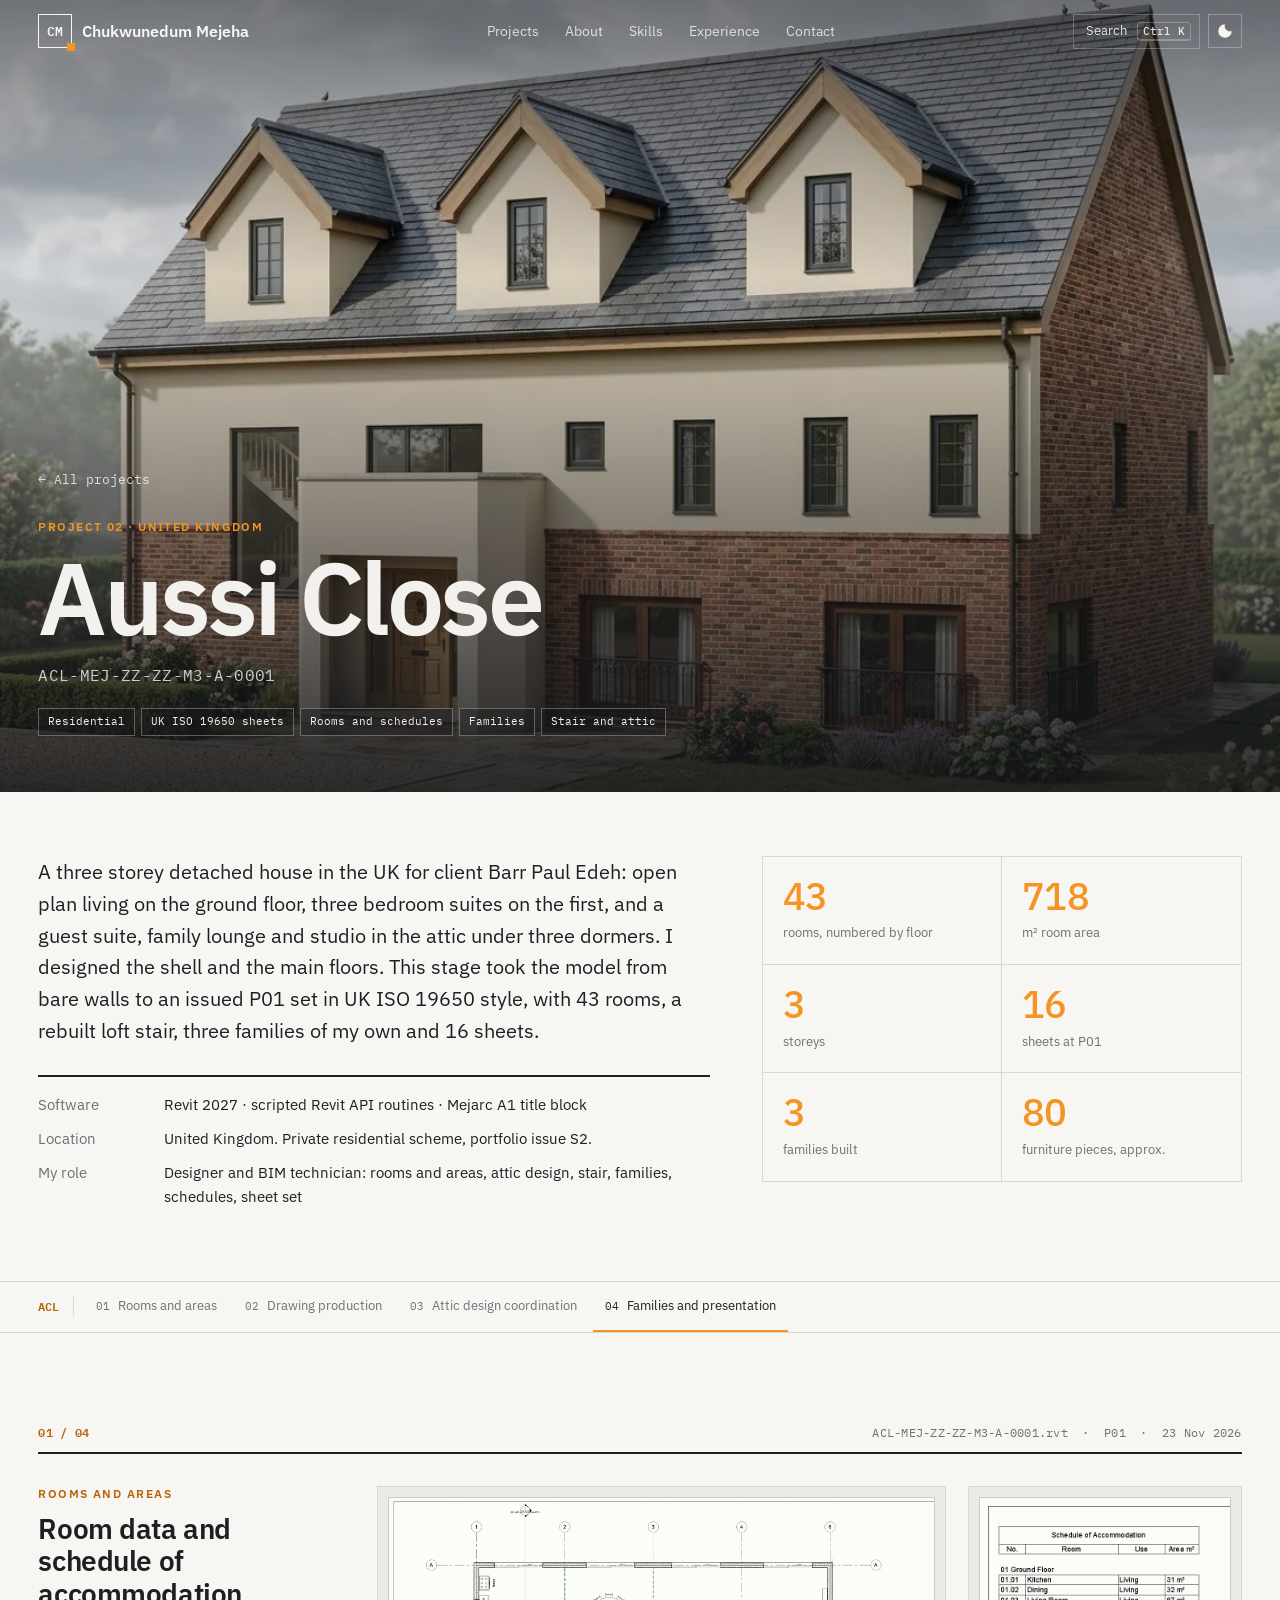
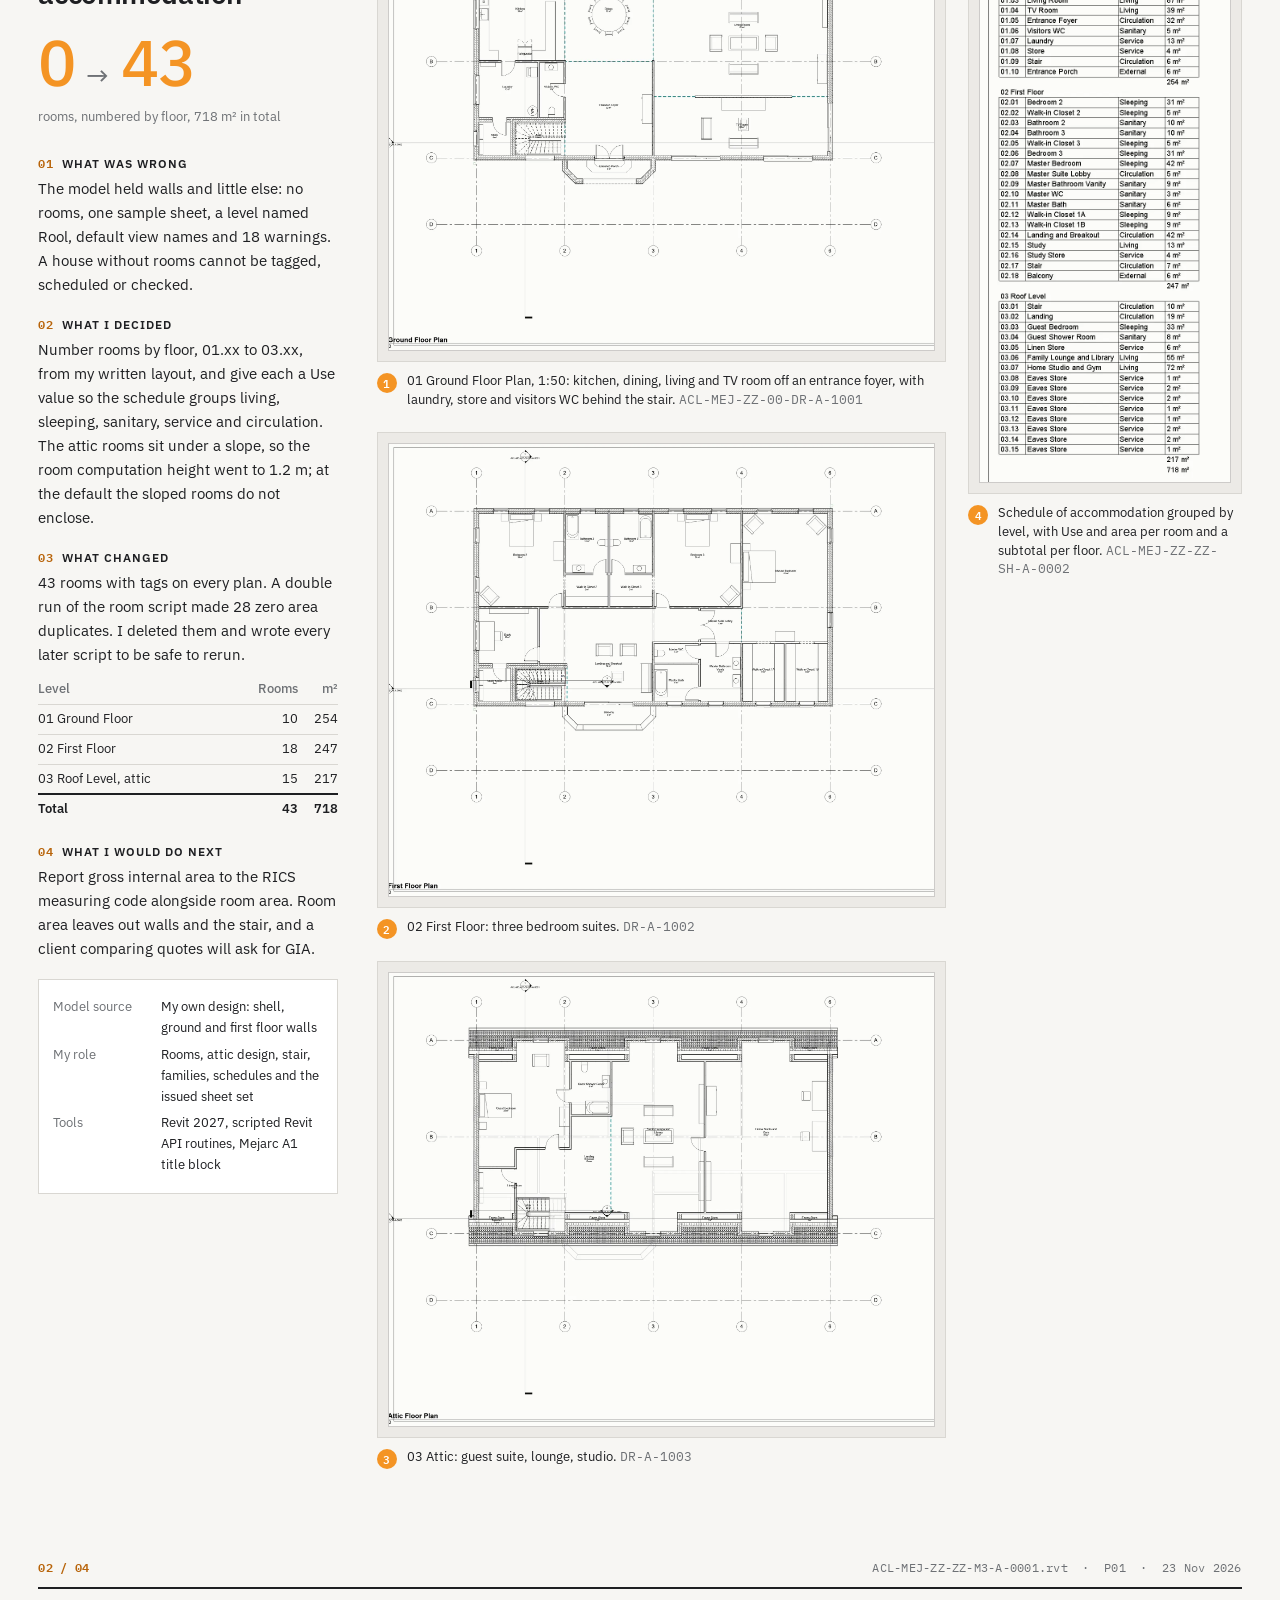
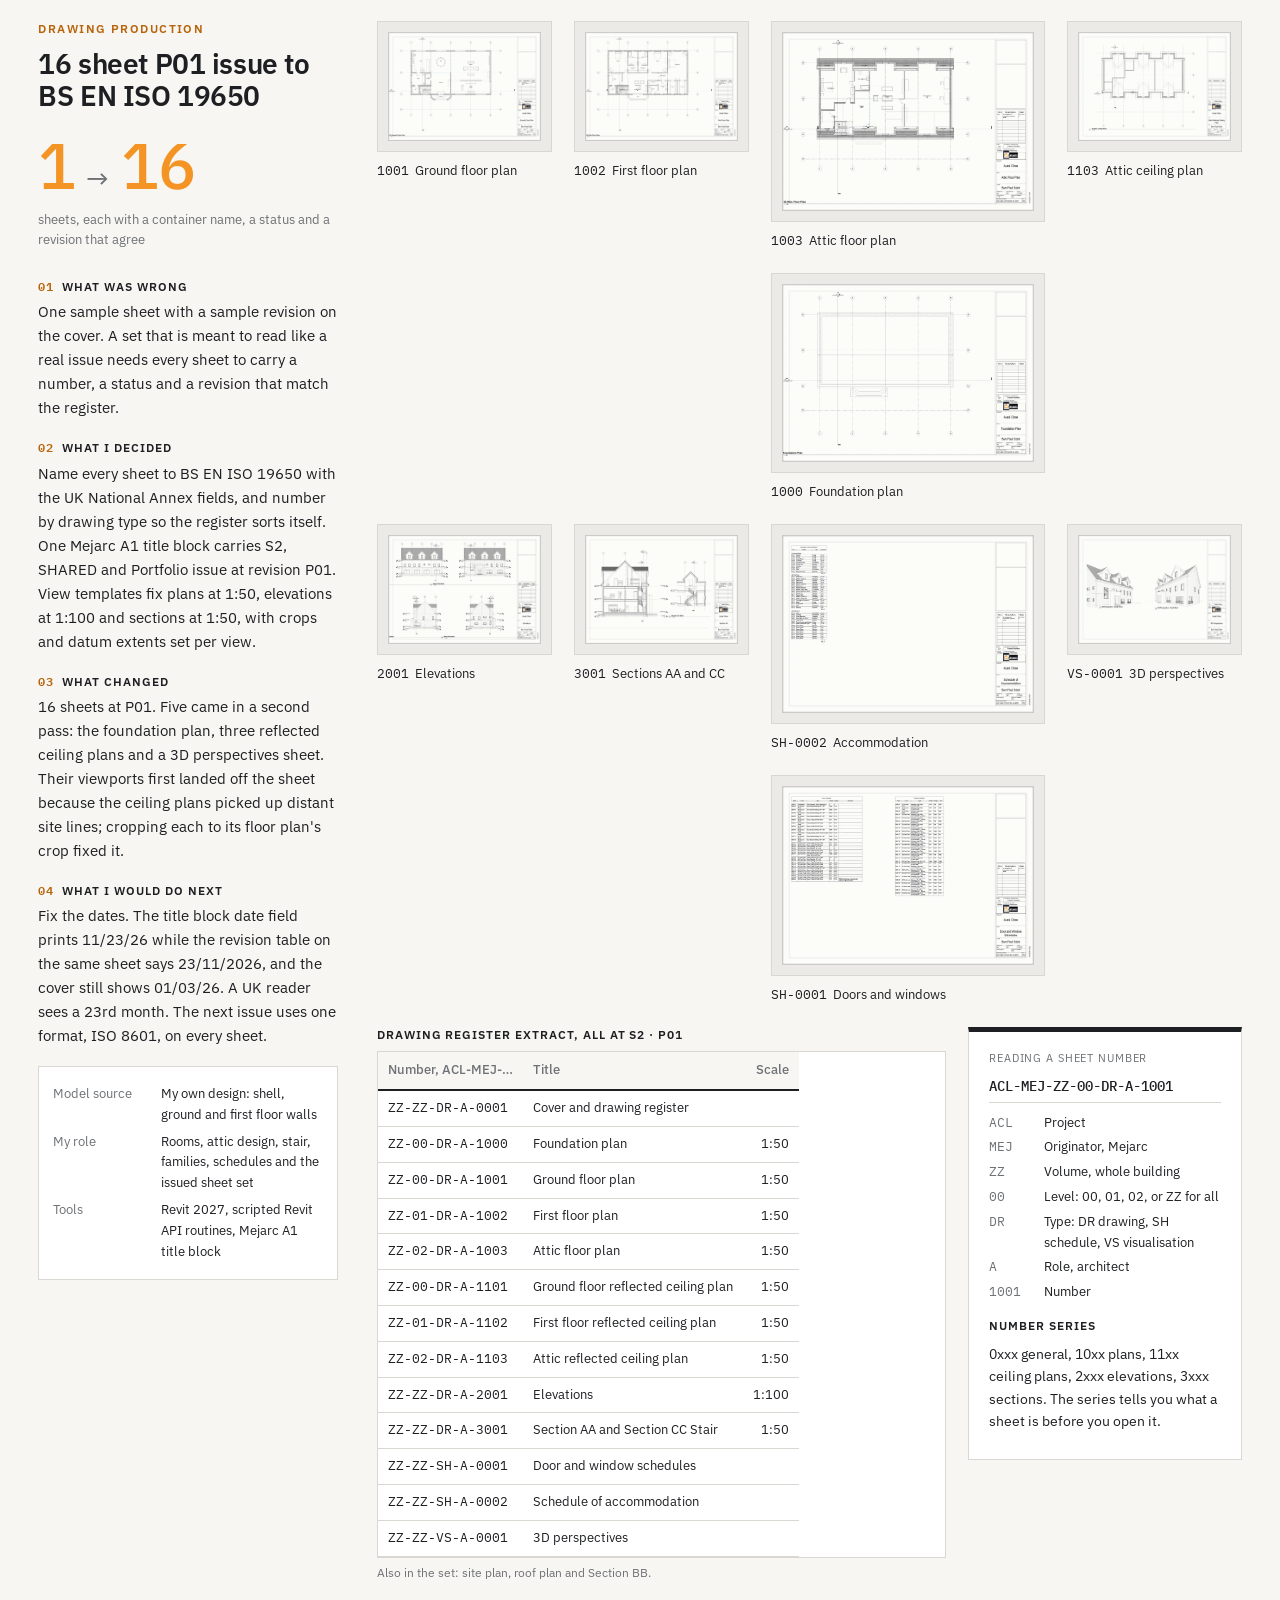
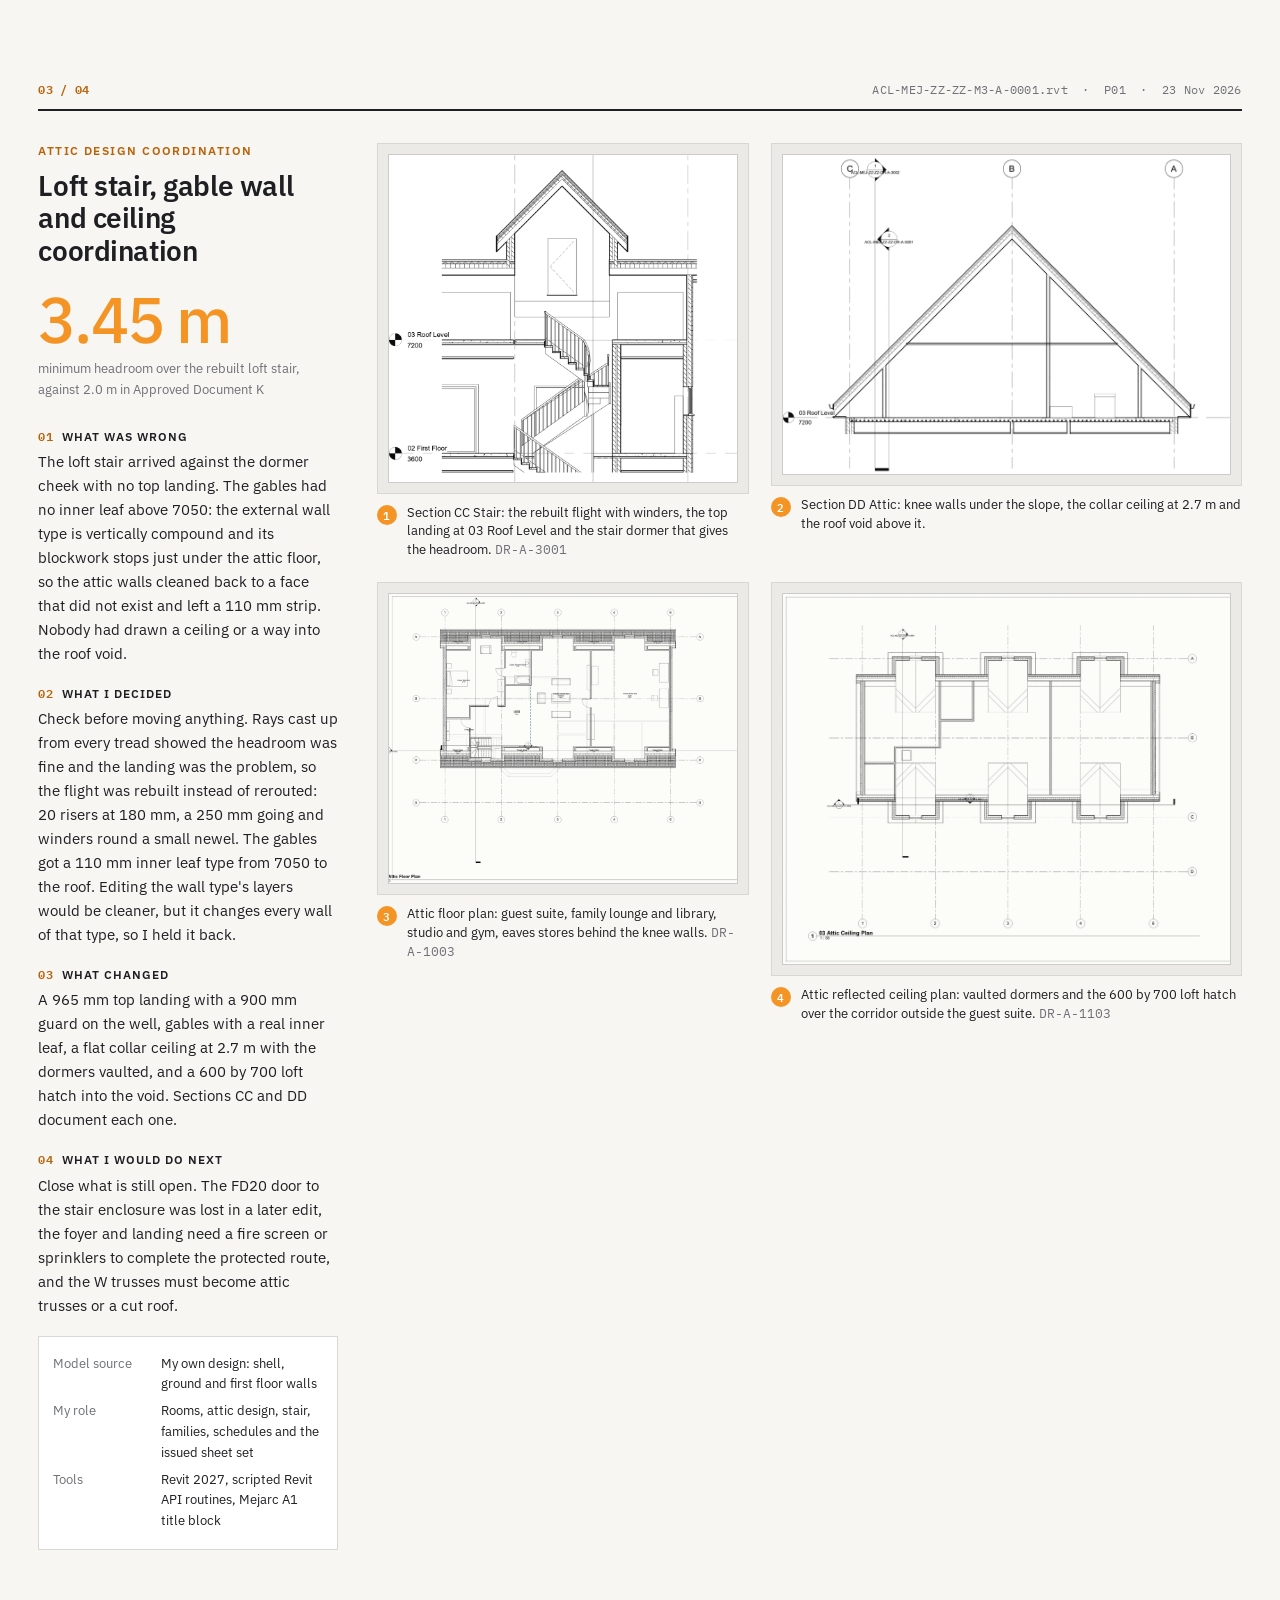
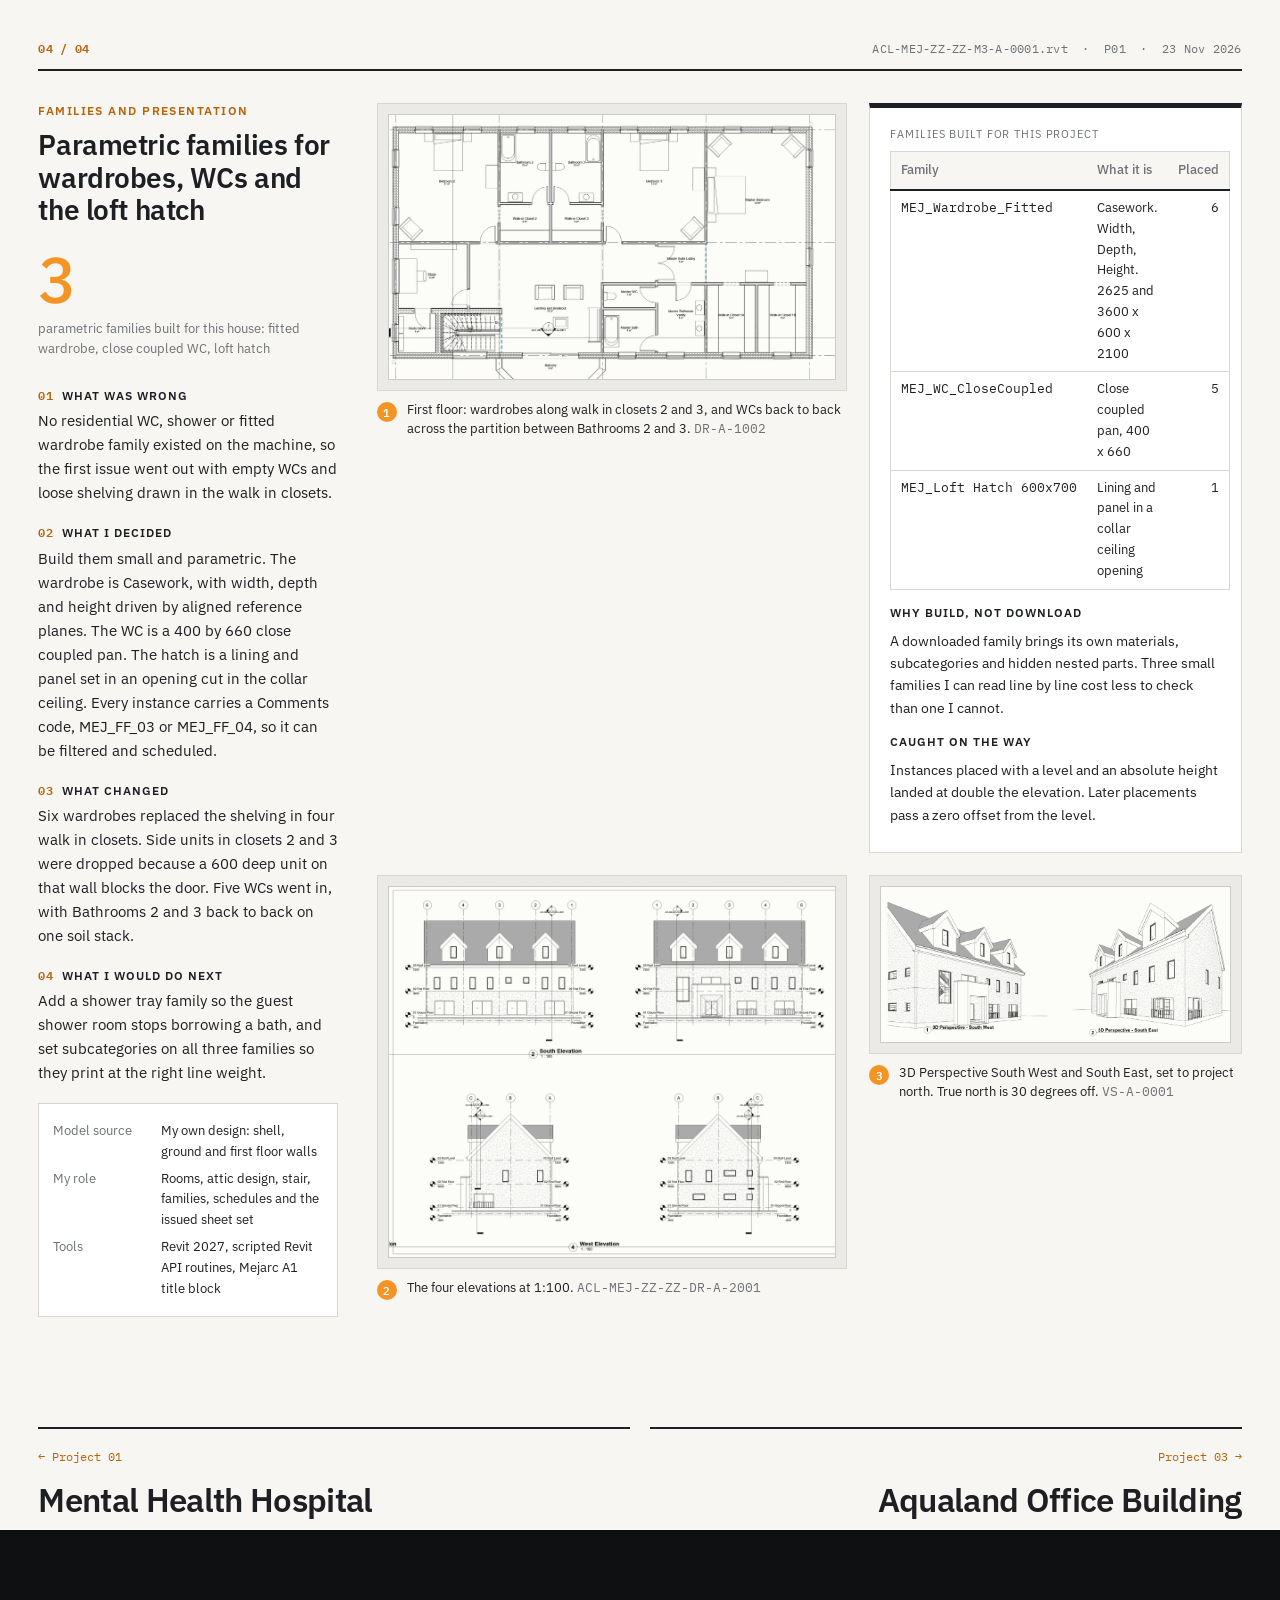
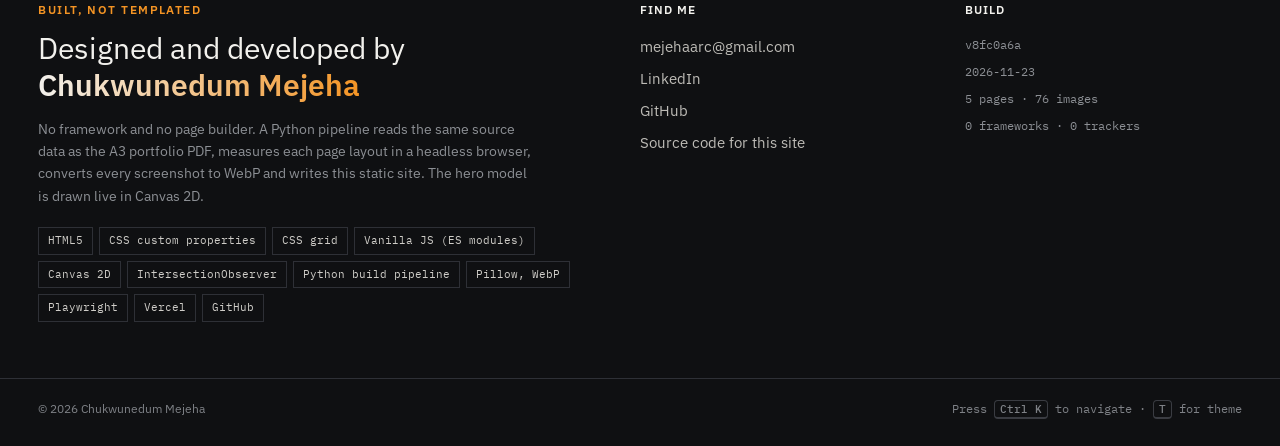
==== acl/index.html @ 0f32d254 "Portfolio website: static build, assets and build pipeline" ====
<!doctype html>
<html lang="en-GB" data-theme="light">
<head>
<meta charset="utf-8">
<meta name="viewport" content="width=device-width,initial-scale=1">
<title>Aussi Close · Chukwunedum Mejeha, BIM Technician</title>
<meta name="description" content="A three storey detached house in the UK for client Barr Paul Edeh: open plan living on the ground floor, three bedroom suites on the first, and a guest sui">
<meta name="author" content="Chukwunedum Mejeha">
<meta property="og:title" content="Aussi Close · Chukwunedum Mejeha, BIM Technician">
<meta property="og:description" content="A three storey detached house in the UK for client Barr Paul Edeh: open plan living on the ground floor, three bedroom suites on the first, and a guest sui">
<meta property="og:type" content="website">
<meta property="og:url" content="https://chukwunedum-mejeha.vercel.app/acl/">
<meta property="og:image" content="https://chukwunedum-mejeha.vercel.app/img/og.webp">
<meta name="theme-color" content="#1E1F22">
<link rel="icon" href="/favicon.svg" type="image/svg+xml">
<link rel="preconnect" href="https://fonts.googleapis.com"><link rel="preconnect" href="https://fonts.gstatic.com" crossorigin>
<link href="https://fonts.googleapis.com/css2?family=IBM+Plex+Mono:wght@400;500;600&family=IBM+Plex+Sans:wght@400;500;600;700&display=swap" rel="stylesheet">
<link rel="stylesheet" href="/assets/site.css?v=8fc0a6a">
<script>try{var t=localStorage.getItem('theme');if(t)document.documentElement.dataset.theme=t;else if(matchMedia('(prefers-color-scheme: dark)').matches)document.documentElement.dataset.theme='dark'}catch(e){}</script>
</head>
<body>
<a class="skip" href="#main">Skip to content</a>
<div class="progress" aria-hidden="true"><span></span></div>
<header class="nav">
 <a class="brand" href="/" aria-label="Home"><span class="mono">CM</span><span class="bn">Chukwunedum Mejeha</span></a>
 <nav class="links" aria-label="Main">
  <a href="/#projects">Projects</a><a href="/#about">About</a><a href="/#skills">Skills</a><a href="/#experience">Experience</a><a href="/#contact">Contact</a>
 </nav>
 <div class="tools">
  <button class="kbtn" data-palette aria-label="Open command palette"><span>Search</span><kbd class="mono">Ctrl K</kbd></button>
  <button class="ibtn" data-theme-toggle aria-label="Toggle dark mode"><svg viewBox="0 0 24 24" width="18" height="18" aria-hidden="true"><path d="M12 3a9 9 0 1 0 9 9 7 7 0 0 1-9-9z" fill="currentColor"/></svg></button>
 </div>
</header>
<main id="main">
<section class="op">
 <div class="op-media" data-fade><img src="/img/acl_r1.webp" width="1136" height="937" alt="Aussi Close, render 1" class="on" fetchpriority=high><div class="op-grad"></div></div>
 <div class="wrap op-in">
  <a class="back mono" href="/#projects">← All projects</a>
  <div class="kicker">Project 02 · United Kingdom</div>
  <h1 class="op-t">Aussi Close</h1>
  <div class="op-code mono" data-scramble>ACL-MEJ-ZZ-ZZ-M3-A-0001</div>
  <ul class="op-tags mono"><li>Residential</li><li>UK ISO 19650 sheets</li><li>Rooms and schedules</li><li>Families</li><li>Stair and attic</li></ul>
 </div>
</section>
<section class="wrap op-body">
 <div class="op-ov reveal"><p>A three storey detached house in the UK for client Barr Paul Edeh: open plan living on the ground floor, three bedroom suites on the first, and a guest suite, family lounge and studio in the attic under three dormers. I designed the shell and the main floors. This stage took the model from bare walls to an issued P01 set in UK ISO 19650 style, with 43 rooms, a rebuilt loft stair, three families of my own and 16 sheets.</p><dl class="facts"><dt>Software</dt><dd>Revit 2027 · scripted Revit API routines · Mejarc A1 title block</dd><dt>Location</dt><dd>United Kingdom. Private residential scheme, portfolio issue S2.</dd><dt>My role</dt><dd>Designer and BIM technician: rooms and areas, attic design, stair, families, schedules, sheet set</dd></dl></div>
 <div class="op-figs reveal"><div class="fg"><div class="fv"><span data-count="43">43</span></div><div class="fl">rooms, numbered by floor</div></div><div class="fg"><div class="fv"><span data-count="718">718</span></div><div class="fl">m² room area</div></div><div class="fg"><div class="fv"><span data-count="3">3</span></div><div class="fl">storeys</div></div><div class="fg"><div class="fv"><span data-count="16">16</span></div><div class="fl">sheets at P01</div></div><div class="fg"><div class="fv"><span data-count="3">3</span></div><div class="fl">families built</div></div><div class="fg"><div class="fv"><span data-count="80">80</span></div><div class="fl">furniture pieces, approx.</div></div></div>
</section><div class="toc" data-toc><div class="wrap toc-in"><span class="mono toc-l">ACL</span><a href="#rooms-and-areas"><span class="mono">01</span>Rooms and areas</a><a href="#drawing-production"><span class="mono">02</span>Drawing production</a><a href="#attic-design-coordination"><span class="mono">03</span>Attic design coordination</a><a href="#families-and-presentation"><span class="mono">04</span>Families and presentation</a></div></div><section class="sheet" id="rooms-and-areas">
 <div class="wrap">
  <div class="sh-hdr mono"><span>01 / 04</span><span>ACL-MEJ-ZZ-ZZ-M3-A-0001.rvt&nbsp;&nbsp;·&nbsp;&nbsp;P01&nbsp;&nbsp;·&nbsp;&nbsp;23 Nov 2026</span></div>
  <div class="sh-grid">
   <aside class="sh-left">
    <div class="kicker">Rooms and areas</div>
    <h2>Room data and schedule of accommodation</h2>
    <div class="hero"><span class="n" data-count="0">0</span><span class="arr">→</span><span class="n" data-count="43">43</span></div>
    <div class="herocap">rooms, numbered by floor, 718 m² in total</div>
    <div class="qs"><div class="q"><h3><span class="mono">01</span>What was wrong</h3><p>The model held walls and little else: no rooms, one sample sheet, a level named Rool, default view names and 18 warnings. A house without rooms cannot be tagged, scheduled or checked.</p></div><div class="q"><h3><span class="mono">02</span>What I decided</h3><p>Number rooms by floor, 01.xx to 03.xx, from my written layout, and give each a Use value so the schedule groups living, sleeping, sanitary, service and circulation. The attic rooms sit under a slope, so the room computation height went to 1.2 m; at the default the sloped rooms do not enclose.</p></div><div class="q"><h3><span class="mono">03</span>What changed</h3><p>43 rooms with tags on every plan. A double run of the room script made 28 zero area duplicates. I deleted them and wrote every later script to be safe to rerun.</p><table class="own"><tr><th class="">Level</th><th class="r">Rooms</th><th class="r">m²</th></tr><tr class=""><td class="">01 Ground Floor</td><td class="r">10</td><td class="r">254</td></tr><tr class=""><td class="">02 First Floor</td><td class="r">18</td><td class="r">247</td></tr><tr class=""><td class="">03 Roof Level, attic</td><td class="r">15</td><td class="r">217</td></tr><tr class="t"><td class="">Total</td><td class="r">43</td><td class="r">718</td></tr></table></div><div class="q"><h3><span class="mono">04</span>What I would do next</h3><p>Report gross internal area to the RICS measuring code alongside room area. Room area leaves out walls and the stair, and a client comparing quotes will ask for GIA.</p></div></div>
    <dl class="role"><div><dt>Model source</dt><dd>My own design: shell, ground and first floor walls</dd></div><div><dt>My role</dt><dd>Rooms, attic design, stair, families, schedules and the issued sheet set</dd></div><div><dt>Tools</dt><dd>Revit 2027, scripted Revit API routines, Mejarc A1 title block</dd></div></dl>
   </aside>
   <div class="sh-ev"><div class="band"><div class="stack" style="--c0:1;--c1:7"><figure class="fig reveal"><div class="mat"><button class="zoom" data-full="/img/acl_gf.webp" aria-label="Enlarge image"><img src="/img/acl_gf.webp" width="2000" height="1659" alt="01 Ground Floor Plan, 1:50: kitchen, dining, living and TV room off an entrance foyer, with laundry, store and visitors WC behind the stair. ACL-MEJ-ZZ-00-DR-A-1001" loading="eager" decoding="async"><span class="zi" aria-hidden="true">⤢</span></button></div><figcaption class="cap"><span class=num>1</span><span>01 Ground Floor Plan, 1:50: kitchen, dining, living and TV room off an entrance foyer, with laundry, store and visitors WC behind the stair. <span class='src mono'>ACL-MEJ-ZZ-00-DR-A-1001</span></span></figcaption></figure><figure class="fig reveal"><div class="mat"><button class="zoom" data-full="/img/acl_ff.webp" aria-label="Enlarge image"><img src="/img/acl_ff.webp" width="2000" height="1659" alt="02 First Floor: three bedroom suites. DR-A-1002" loading="lazy" decoding="async"><span class="zi" aria-hidden="true">⤢</span></button></div><figcaption class="cap"><span class=num>2</span><span>02 First Floor: three bedroom suites. <span class='src mono'>DR-A-1002</span></span></figcaption></figure><figure class="fig reveal"><div class="mat"><button class="zoom" data-full="/img/acl_at.webp" aria-label="Enlarge image"><img src="/img/acl_at.webp" width="2000" height="1659" alt="03 Attic: guest suite, lounge, studio. DR-A-1003" loading="lazy" decoding="async"><span class="zi" aria-hidden="true">⤢</span></button></div><figcaption class="cap"><span class=num>3</span><span>03 Attic: guest suite, lounge, studio. <span class='src mono'>DR-A-1003</span></span></figcaption></figure></div><div class="stack" style="--c0:7;--c1:10"><figure class="fig reveal"><div class="mat"><button class="zoom" data-full="/img/acl_soac.webp" aria-label="Enlarge image"><img src="/img/acl_soac.webp" width="620" height="1450" alt="Schedule of accommodation grouped by level, with Use and area per room and a subtotal per floor. ACL-MEJ-ZZ-ZZ-SH-A-0002" loading="lazy" decoding="async"><span class="zi" aria-hidden="true">⤢</span></button></div><figcaption class="cap"><span class=num>4</span><span>Schedule of accommodation grouped by level, with Use and area per room and a subtotal per floor. <span class='src mono'>ACL-MEJ-ZZ-ZZ-SH-A-0002</span></span></figcaption></figure></div></div></div>
  </div>
 </div>
</section><section class="sheet" id="drawing-production">
 <div class="wrap">
  <div class="sh-hdr mono"><span>02 / 04</span><span>ACL-MEJ-ZZ-ZZ-M3-A-0001.rvt&nbsp;&nbsp;·&nbsp;&nbsp;P01&nbsp;&nbsp;·&nbsp;&nbsp;23 Nov 2026</span></div>
  <div class="sh-grid">
   <aside class="sh-left">
    <div class="kicker">Drawing production</div>
    <h2>16 sheet P01 issue to BS EN ISO 19650</h2>
    <div class="hero"><span class="n" data-count="1">1</span><span class="arr">→</span><span class="n" data-count="16">16</span></div>
    <div class="herocap">sheets, each with a container name, a status and a revision that agree</div>
    <div class="qs"><div class="q"><h3><span class="mono">01</span>What was wrong</h3><p>One sample sheet with a sample revision on the cover. A set that is meant to read like a real issue needs every sheet to carry a number, a status and a revision that match the register.</p></div><div class="q"><h3><span class="mono">02</span>What I decided</h3><p>Name every sheet to BS EN ISO 19650 with the UK National Annex fields, and number by drawing type so the register sorts itself. One Mejarc A1 title block carries S2, SHARED and Portfolio issue at revision P01. View templates fix plans at 1:50, elevations at 1:100 and sections at 1:50, with crops and datum extents set per view.</p></div><div class="q"><h3><span class="mono">03</span>What changed</h3><p>16 sheets at P01. Five came in a second pass: the foundation plan, three reflected ceiling plans and a 3D perspectives sheet. Their viewports first landed off the sheet because the ceiling plans picked up distant site lines; cropping each to its floor plan's crop fixed it.</p></div><div class="q"><h3><span class="mono">04</span>What I would do next</h3><p>Fix the dates. The title block date field prints 11/23/26 while the revision table on the same sheet says 23/11/2026, and the cover still shows 01/03/26. A UK reader sees a 23rd month. The next issue uses one format, ISO 8601, on every sheet.</p></div></div>
    <dl class="role"><div><dt>Model source</dt><dd>My own design: shell, ground and first floor walls</dd></div><div><dt>My role</dt><dd>Rooms, attic design, stair, families, schedules and the issued sheet set</dd></div><div><dt>Tools</dt><dd>Revit 2027, scripted Revit API routines, Mejarc A1 title block</dd></div></dl>
   </aside>
   <div class="sh-ev"><div class="band"><div class="stack" style="--c0:1;--c1:3"><figure class="fig reveal"><div class="mat"><button class="zoom" data-full="/img/sheet_ACL_01.webp" aria-label="Enlarge image"><img src="/img/sheet_ACL_01.webp" width="1400" height="990" alt="1001  Ground floor plan" loading="eager" decoding="async"><span class="zi" aria-hidden="true">⤢</span></button></div><figcaption class="cap"><span><span class='mono'>1001</span>&nbsp;&nbsp;Ground floor plan</span></figcaption></figure></div><div class="stack" style="--c0:3;--c1:5"><figure class="fig reveal"><div class="mat"><button class="zoom" data-full="/img/sheet_ACL_02.webp" aria-label="Enlarge image"><img src="/img/sheet_ACL_02.webp" width="1400" height="990" alt="1002  First floor plan" loading="lazy" decoding="async"><span class="zi" aria-hidden="true">⤢</span></button></div><figcaption class="cap"><span><span class='mono'>1002</span>&nbsp;&nbsp;First floor plan</span></figcaption></figure></div><div class="stack" style="--c0:5;--c1:8"><figure class="fig reveal"><div class="mat"><button class="zoom" data-full="/img/sheet_ACL_03.webp" aria-label="Enlarge image"><img src="/img/sheet_ACL_03.webp" width="1400" height="990" alt="1003  Attic floor plan" loading="lazy" decoding="async"><span class="zi" aria-hidden="true">⤢</span></button></div><figcaption class="cap"><span><span class='mono'>1003</span>&nbsp;&nbsp;Attic floor plan</span></figcaption></figure><figure class="fig reveal"><div class="mat"><button class="zoom" data-full="/img/sheet_ACL_09.webp" aria-label="Enlarge image"><img src="/img/sheet_ACL_09.webp" width="1400" height="990" alt="1000  Foundation plan" loading="lazy" decoding="async"><span class="zi" aria-hidden="true">⤢</span></button></div><figcaption class="cap"><span><span class='mono'>1000</span>&nbsp;&nbsp;Foundation plan</span></figcaption></figure></div><div class="stack" style="--c0:8;--c1:10"><figure class="fig reveal"><div class="mat"><button class="zoom" data-full="/img/sheet_ACL_10.webp" aria-label="Enlarge image"><img src="/img/sheet_ACL_10.webp" width="1400" height="990" alt="1103  Attic ceiling plan" loading="lazy" decoding="async"><span class="zi" aria-hidden="true">⤢</span></button></div><figcaption class="cap"><span><span class='mono'>1103</span>&nbsp;&nbsp;Attic ceiling plan</span></figcaption></figure></div></div><div class="band"><div class="stack" style="--c0:1;--c1:3"><figure class="fig reveal"><div class="mat"><button class="zoom" data-full="/img/sheet_ACL_08.webp" aria-label="Enlarge image"><img src="/img/sheet_ACL_08.webp" width="1400" height="990" alt="2001  Elevations" loading="lazy" decoding="async"><span class="zi" aria-hidden="true">⤢</span></button></div><figcaption class="cap"><span><span class='mono'>2001</span>&nbsp;&nbsp;Elevations</span></figcaption></figure></div><div class="stack" style="--c0:3;--c1:5"><figure class="fig reveal"><div class="mat"><button class="zoom" data-full="/img/sheet_ACL_04.webp" aria-label="Enlarge image"><img src="/img/sheet_ACL_04.webp" width="1400" height="990" alt="3001  Sections AA and CC" loading="lazy" decoding="async"><span class="zi" aria-hidden="true">⤢</span></button></div><figcaption class="cap"><span><span class='mono'>3001</span>&nbsp;&nbsp;Sections AA and CC</span></figcaption></figure></div><div class="stack" style="--c0:5;--c1:8"><figure class="fig reveal"><div class="mat"><button class="zoom" data-full="/img/sheet_ACL_05.webp" aria-label="Enlarge image"><img src="/img/sheet_ACL_05.webp" width="1400" height="990" alt="SH-0002  Accommodation" loading="lazy" decoding="async"><span class="zi" aria-hidden="true">⤢</span></button></div><figcaption class="cap"><span><span class='mono'>SH-0002</span>&nbsp;&nbsp;Accommodation</span></figcaption></figure><figure class="fig reveal"><div class="mat"><button class="zoom" data-full="/img/sheet_ACL_07.webp" aria-label="Enlarge image"><img src="/img/sheet_ACL_07.webp" width="1400" height="990" alt="SH-0001  Doors and windows" loading="lazy" decoding="async"><span class="zi" aria-hidden="true">⤢</span></button></div><figcaption class="cap"><span><span class='mono'>SH-0001</span>&nbsp;&nbsp;Doors and windows</span></figcaption></figure></div><div class="stack" style="--c0:8;--c1:10"><figure class="fig reveal"><div class="mat"><button class="zoom" data-full="/img/sheet_ACL_11.webp" aria-label="Enlarge image"><img src="/img/sheet_ACL_11.webp" width="1400" height="990" alt="VS-0001  3D perspectives" loading="lazy" decoding="async"><span class="zi" aria-hidden="true">⤢</span></button></div><figcaption class="cap"><span><span class='mono'>VS-0001</span>&nbsp;&nbsp;3D perspectives</span></figcaption></figure></div></div><div class="band"><div class="stack" style="--c0:1;--c1:7"><div class="bx  reveal"><div class="sec">Drawing register extract, all at S2 · P01</div><table class="dt"><tr><th class="">Number, ACL-MEJ-…</th><th class="">Title</th><th class="r">Scale</th></tr><tr class=""><td class=""><span class='mono'>ZZ-ZZ-DR-A-0001</span></td><td class="">Cover and drawing register</td><td class="r"></td></tr><tr class=""><td class=""><span class='mono'>ZZ-00-DR-A-1000</span></td><td class="">Foundation plan</td><td class="r">1:50</td></tr><tr class=""><td class=""><span class='mono'>ZZ-00-DR-A-1001</span></td><td class="">Ground floor plan</td><td class="r">1:50</td></tr><tr class=""><td class=""><span class='mono'>ZZ-01-DR-A-1002</span></td><td class="">First floor plan</td><td class="r">1:50</td></tr><tr class=""><td class=""><span class='mono'>ZZ-02-DR-A-1003</span></td><td class="">Attic floor plan</td><td class="r">1:50</td></tr><tr class=""><td class=""><span class='mono'>ZZ-00-DR-A-1101</span></td><td class="">Ground floor reflected ceiling plan</td><td class="r">1:50</td></tr><tr class=""><td class=""><span class='mono'>ZZ-01-DR-A-1102</span></td><td class="">First floor reflected ceiling plan</td><td class="r">1:50</td></tr><tr class=""><td class=""><span class='mono'>ZZ-02-DR-A-1103</span></td><td class="">Attic reflected ceiling plan</td><td class="r">1:50</td></tr><tr class=""><td class=""><span class='mono'>ZZ-ZZ-DR-A-2001</span></td><td class="">Elevations</td><td class="r">1:100</td></tr><tr class=""><td class=""><span class='mono'>ZZ-ZZ-DR-A-3001</span></td><td class="">Section AA and Section CC Stair</td><td class="r">1:50</td></tr><tr class=""><td class=""><span class='mono'>ZZ-ZZ-SH-A-0001</span></td><td class="">Door and window schedules</td><td class="r"></td></tr><tr class=""><td class=""><span class='mono'>ZZ-ZZ-SH-A-0002</span></td><td class="">Schedule of accommodation</td><td class="r"></td></tr><tr class=""><td class=""><span class='mono'>ZZ-ZZ-VS-A-0001</span></td><td class="">3D perspectives</td><td class="r"></td></tr></table><p class="note" style="margin-top:1.5mm">Also in the set: site plan, roof plan and Section BB.</p></div></div><div class="stack" style="--c0:7;--c1:10"><div class="bx card reveal"><div class="lab">Reading a sheet number</div><div class="id mono">ACL-MEJ-ZZ-00-DR-A-1001</div><dl style="grid-template-columns:12mm 1fr"><dt class='mono'>ACL</dt><dd>Project</dd><dt class='mono'>MEJ</dt><dd>Originator, Mejarc</dd><dt class='mono'>ZZ</dt><dd>Volume, whole building</dd><dt class='mono'>00</dt><dd>Level: 00, 01, 02, or ZZ for all</dd><dt class='mono'>DR</dt><dd>Type: DR drawing, SH schedule, VS visualisation</dd><dt class='mono'>A</dt><dd>Role, architect</dd><dt class='mono'>1001</dt><dd>Number</dd></dl><div class="sec" style="margin-top:4mm">Number series</div><p>0xxx general, 10xx plans, 11xx ceiling plans, 2xxx elevations, 3xxx sections. The series tells you what a sheet is before you open it.</p></div></div></div></div>
  </div>
 </div>
</section><section class="sheet" id="attic-design-coordination">
 <div class="wrap">
  <div class="sh-hdr mono"><span>03 / 04</span><span>ACL-MEJ-ZZ-ZZ-M3-A-0001.rvt&nbsp;&nbsp;·&nbsp;&nbsp;P01&nbsp;&nbsp;·&nbsp;&nbsp;23 Nov 2026</span></div>
  <div class="sh-grid">
   <aside class="sh-left">
    <div class="kicker">Attic design coordination</div>
    <h2>Loft stair, gable wall and ceiling coordination</h2>
    <div class="hero"><span class="n">3.45 m</span></div>
    <div class="herocap">minimum headroom over the rebuilt loft stair, against 2.0 m in Approved Document K</div>
    <div class="qs"><div class="q"><h3><span class="mono">01</span>What was wrong</h3><p>The loft stair arrived against the dormer cheek with no top landing. The gables had no inner leaf above 7050: the external wall type is vertically compound and its blockwork stops just under the attic floor, so the attic walls cleaned back to a face that did not exist and left a 110 mm strip. Nobody had drawn a ceiling or a way into the roof void.</p></div><div class="q"><h3><span class="mono">02</span>What I decided</h3><p>Check before moving anything. Rays cast up from every tread showed the headroom was fine and the landing was the problem, so the flight was rebuilt instead of rerouted: 20 risers at 180 mm, a 250 mm going and winders round a small newel. The gables got a 110 mm inner leaf type from 7050 to the roof. Editing the wall type's layers would be cleaner, but it changes every wall of that type, so I held it back.</p></div><div class="q"><h3><span class="mono">03</span>What changed</h3><p>A 965 mm top landing with a 900 mm guard on the well, gables with a real inner leaf, a flat collar ceiling at 2.7 m with the dormers vaulted, and a 600 by 700 loft hatch into the void. Sections CC and DD document each one.</p></div><div class="q"><h3><span class="mono">04</span>What I would do next</h3><p>Close what is still open. The FD20 door to the stair enclosure was lost in a later edit, the foyer and landing need a fire screen or sprinklers to complete the protected route, and the W trusses must become attic trusses or a cut roof.</p></div></div>
    <dl class="role"><div><dt>Model source</dt><dd>My own design: shell, ground and first floor walls</dd></div><div><dt>My role</dt><dd>Rooms, attic design, stair, families, schedules and the issued sheet set</dd></div><div><dt>Tools</dt><dd>Revit 2027, scripted Revit API routines, Mejarc A1 title block</dd></div></dl>
   </aside>
   <div class="sh-ev"><div class="band"><div class="stack" style="--c0:1;--c1:5"><figure class="fig reveal"><div class="mat"><button class="zoom" data-full="/img/acl_cc.webp" aria-label="Enlarge image"><img src="/img/acl_cc.webp" width="2000" height="1875" alt="Section CC Stair: the rebuilt flight with winders, the top landing at 03 Roof Level and the stair dormer that gives the headroom. DR-A-3001" loading="eager" decoding="async"><span class="zi" aria-hidden="true">⤢</span></button></div><figcaption class="cap"><span class=num>1</span><span>Section CC Stair: the rebuilt flight with winders, the top landing at 03 Roof Level and the stair dormer that gives the headroom. <span class='src mono'>DR-A-3001</span></span></figcaption></figure></div><div class="stack" style="--c0:5;--c1:10"><figure class="fig reveal"><div class="mat"><button class="zoom" data-full="/img/acl_dd.webp" aria-label="Enlarge image"><img src="/img/acl_dd.webp" width="2000" height="1427" alt="Section DD Attic: knee walls under the slope, the collar ceiling at 2.7 m and the roof void above it." loading="lazy" decoding="async"><span class="zi" aria-hidden="true">⤢</span></button></div><figcaption class="cap"><span class=num>2</span><span>Section DD Attic: knee walls under the slope, the collar ceiling at 2.7 m and the roof void above it.</span></figcaption></figure></div></div><div class="band"><div class="stack" style="--c0:1;--c1:5"><figure class="fig reveal"><div class="mat"><button class="zoom" data-full="/img/acl_at.webp" aria-label="Enlarge image"><img src="/img/acl_at.webp" width="2000" height="1659" alt="Attic floor plan: guest suite, family lounge and library, studio and gym, eaves stores behind the knee walls. DR-A-1003" loading="lazy" decoding="async"><span class="zi" aria-hidden="true">⤢</span></button></div><figcaption class="cap"><span class=num>3</span><span>Attic floor plan: guest suite, family lounge and library, studio and gym, eaves stores behind the knee walls. <span class='src mono'>DR-A-1003</span></span></figcaption></figure></div><div class="stack" style="--c0:5;--c1:10"><figure class="fig reveal"><div class="mat"><button class="zoom" data-full="/img/acl_rcp.webp" aria-label="Enlarge image"><img src="/img/acl_rcp.webp" width="2000" height="1658" alt="Attic reflected ceiling plan: vaulted dormers and the 600 by 700 loft hatch over the corridor outside the guest suite. DR-A-1103" loading="lazy" decoding="async"><span class="zi" aria-hidden="true">⤢</span></button></div><figcaption class="cap"><span class=num>4</span><span>Attic reflected ceiling plan: vaulted dormers and the 600 by 700 loft hatch over the corridor outside the guest suite. <span class='src mono'>DR-A-1103</span></span></figcaption></figure></div></div></div>
  </div>
 </div>
</section><section class="sheet" id="families-and-presentation">
 <div class="wrap">
  <div class="sh-hdr mono"><span>04 / 04</span><span>ACL-MEJ-ZZ-ZZ-M3-A-0001.rvt&nbsp;&nbsp;·&nbsp;&nbsp;P01&nbsp;&nbsp;·&nbsp;&nbsp;23 Nov 2026</span></div>
  <div class="sh-grid">
   <aside class="sh-left">
    <div class="kicker">Families and presentation</div>
    <h2>Parametric families for wardrobes, WCs and the loft hatch</h2>
    <div class="hero"><span class="n" data-count="3">3</span></div>
    <div class="herocap">parametric families built for this house: fitted wardrobe, close coupled WC, loft hatch</div>
    <div class="qs"><div class="q"><h3><span class="mono">01</span>What was wrong</h3><p>No residential WC, shower or fitted wardrobe family existed on the machine, so the first issue went out with empty WCs and loose shelving drawn in the walk in closets.</p></div><div class="q"><h3><span class="mono">02</span>What I decided</h3><p>Build them small and parametric. The wardrobe is Casework, with width, depth and height driven by aligned reference planes. The WC is a 400 by 660 close coupled pan. The hatch is a lining and panel set in an opening cut in the collar ceiling. Every instance carries a Comments code, MEJ_FF_03 or MEJ_FF_04, so it can be filtered and scheduled.</p></div><div class="q"><h3><span class="mono">03</span>What changed</h3><p>Six wardrobes replaced the shelving in four walk in closets. Side units in closets 2 and 3 were dropped because a 600 deep unit on that wall blocks the door. Five WCs went in, with Bathrooms 2 and 3 back to back on one soil stack.</p></div><div class="q"><h3><span class="mono">04</span>What I would do next</h3><p>Add a shower tray family so the guest shower room stops borrowing a bath, and set subcategories on all three families so they print at the right line weight.</p></div></div>
    <dl class="role"><div><dt>Model source</dt><dd>My own design: shell, ground and first floor walls</dd></div><div><dt>My role</dt><dd>Rooms, attic design, stair, families, schedules and the issued sheet set</dd></div><div><dt>Tools</dt><dd>Revit 2027, scripted Revit API routines, Mejarc A1 title block</dd></div></dl>
   </aside>
   <div class="sh-ev"><div class="band"><div class="stack" style="--c0:1;--c1:6"><figure class="fig reveal"><div class="mat"><button class="zoom" data-full="/img/acl_ffc.webp" aria-label="Enlarge image"><img src="/img/acl_ffc.webp" width="2000" height="1185" alt="First floor: wardrobes along walk in closets 2 and 3, and WCs back to back across the partition between Bathrooms 2 and 3. DR-A-1002" loading="eager" decoding="async"><span class="zi" aria-hidden="true">⤢</span></button></div><figcaption class="cap"><span class=num>1</span><span>First floor: wardrobes along walk in closets 2 and 3, and WCs back to back across the partition between Bathrooms 2 and 3. <span class='src mono'>DR-A-1002</span></span></figcaption></figure></div><div class="stack" style="--c0:6;--c1:10"><div class="bx card reveal"><div class="lab">Families built for this project</div><table class="dt"><tr><th class="">Family</th><th class="">What it is</th><th class="r">Placed</th></tr><tr class=""><td class=""><span class='mono'>MEJ_Wardrobe_Fitted</span></td><td class="">Casework. Width, Depth, Height. 2625 and 3600 x 600 x 2100</td><td class="r">6</td></tr><tr class=""><td class=""><span class='mono'>MEJ_WC_CloseCoupled</span></td><td class="">Close coupled pan, 400 x 660</td><td class="r">5</td></tr><tr class=""><td class=""><span class='mono'>MEJ_Loft Hatch 600x700</span></td><td class="">Lining and panel in a collar ceiling opening</td><td class="r">1</td></tr></table><div class="sec" style="margin-top:4mm">Why build, not download</div><p>A downloaded family brings its own materials, subcategories and hidden nested parts. Three small families I can read line by line cost less to check than one I cannot.</p><div class="sec" style="margin-top:4mm">Caught on the way</div><p>Instances placed with a level and an absolute height landed at double the elevation. Later placements pass a zero offset from the level.</p></div></div></div><div class="band"><div class="stack" style="--c0:1;--c1:6"><figure class="fig reveal"><div class="mat"><button class="zoom" data-full="/img/acl_elev.webp" aria-label="Enlarge image"><img src="/img/acl_elev.webp" width="2000" height="1656" alt="The four elevations at 1:100. ACL-MEJ-ZZ-ZZ-DR-A-2001" loading="lazy" decoding="async"><span class="zi" aria-hidden="true">⤢</span></button></div><figcaption class="cap"><span class=num>2</span><span>The four elevations at 1:100. <span class='src mono'>ACL-MEJ-ZZ-ZZ-DR-A-2001</span></span></figcaption></figure></div><div class="stack" style="--c0:6;--c1:10"><figure class="fig reveal"><div class="mat"><button class="zoom" data-full="/img/acl_3dc.webp" aria-label="Enlarge image"><img src="/img/acl_3dc.webp" width="2000" height="889" alt="3D Perspective South West and South East, set to project north. True north is 30 degrees off. VS-A-0001" loading="lazy" decoding="async"><span class="zi" aria-hidden="true">⤢</span></button></div><figcaption class="cap"><span class=num>3</span><span>3D Perspective South West and South East, set to project north. True north is 30 degrees off. <span class='src mono'>VS-A-0001</span></span></figcaption></figure></div></div></div>
  </div>
 </div>
</section><nav class="pn wrap" aria-label="More projects">
 <a href="/mhh/" class="pn-a"><span class="mono">← Project 01</span><b>Mental Health Hospital</b></a>
 <a href="/aob/" class="pn-a r"><span class="mono">Project 03 →</span><b>Aqualand Office Building</b></a>
</nav></main>
<footer class="foot">
 <div class="wrap fgrid">
  <div>
   <div class="kicker">Built, not templated</div>
   <p class="fbig">Designed and developed by <b>Chukwunedum Mejeha</b></p>
   <p class="fsmall">No framework and no page builder. A Python pipeline reads the same source data as the A3 portfolio PDF, measures each page layout in a headless browser, converts every screenshot to WebP and writes this static site. The hero model is drawn live in Canvas 2D.</p>
   <ul class="chips mono"><li>HTML5</li><li>CSS custom properties</li><li>CSS grid</li><li>Vanilla JS (ES modules)</li><li>Canvas 2D</li><li>IntersectionObserver</li><li>Python build pipeline</li><li>Pillow, WebP</li><li>Playwright</li><li>Vercel</li><li>GitHub</li></ul>
  </div>
  <div class="fcol">
   <div class="sec">Find me</div>
   <a href="mailto:mejehaarc@gmail.com">mejehaarc@gmail.com</a>
   <a href="https://www.linkedin.com/in/nedum-mejeha" target="_blank" rel="noopener">LinkedIn</a>
   <a href="https://github.com/mej94" target="_blank" rel="noopener">GitHub</a>
   <a href="https://github.com/mej94/bim-portfolio" target="_blank" rel="noopener">Source code for this site</a>
  </div>
  <div class="fcol">
   <div class="sec">Build</div>
   <span class="mono bline">v8fc0a6a</span>
   <span class="mono bline">2026-11-23</span>
   <span class="mono bline">5 pages · 76 images</span>
   <span class="mono bline">0 frameworks · 0 trackers</span>
  </div>
 </div>
 <div class="wrap fbar"><span>© 2026 Chukwunedum Mejeha</span><span class="mono">Press <kbd>Ctrl K</kbd> to navigate · <kbd>T</kbd> for theme</span></div>
</footer>
<div class="lightbox" hidden><button class="lb-x" aria-label="Close">×</button><div class="lb-stage"><img alt=""></div><div class="lb-bar mono"><span class="lb-cap"></span><span>Scroll to zoom · drag to pan · Esc to close</span></div></div>
<div class="palette" hidden><div class="pal-box" role="dialog" aria-label="Command palette"><input class="pal-in" placeholder="Jump to a project, a section or an action" aria-label="Search"><ul class="pal-list" role="listbox"></ul><div class="pal-foot mono"><span>↑ ↓ to move</span><span>Enter to open</span><span>Esc to close</span></div></div></div>
<div class="toast mono" role="status" aria-live="polite"></div>
<script type="module" src="/assets/site.js?v=8fc0a6a"></script>
</body>
</html>
---- assets/site.css ----
/* Chukwunedum Mejeha · BIM portfolio · hand written, no framework */
:root{
  --paper:#F7F6F3; --ink:#1E1F22; --grey:#6E7175; --key:#D9D7D2; --mat:#ECEAE6; --card:#fff;
  --accent:#F49424; --accent-ink:#B8640A; --red:#C8423B; --green:#3E8E5A;
  --bg:var(--paper); --fg:var(--ink); --line:var(--key);
  --wrap:1360px; --gut:clamp(16px,3vw,40px);
  --sans:"IBM Plex Sans",system-ui,sans-serif; --mono:"IBM Plex Mono",ui-monospace,monospace;
  --ease:cubic-bezier(.2,.7,.2,1);
  color-scheme:light;
}
:root[data-theme="dark"]{
  --bg:#141518; --fg:#ECEBE7; --grey:#9A9DA2; --line:#2E3036; --mat:#1D1F23; --card:#1A1C20;
  --accent-ink:#F7A845; --paper:#141518; --ink:#ECEBE7; --key:#2E3036;
  color-scheme:dark;
}
*{box-sizing:border-box;margin:0;padding:0}
html{scroll-behavior:smooth;scroll-padding-top:120px}
body{background:var(--bg);color:var(--fg);font:400 16px/1.6 var(--sans);-webkit-font-smoothing:antialiased;transition:background .4s,color .4s;overflow-x:hidden}
img{max-width:100%;height:auto;display:block}
a{color:inherit}
button{font:inherit;color:inherit;background:none;border:0;cursor:pointer}
.mono{font-family:var(--mono)}
.wrap{max-width:var(--wrap);margin:0 auto;padding:0 var(--gut)}
.skip{position:absolute;left:-999px;top:8px;background:var(--accent);color:#111;padding:8px 12px;z-index:100}
.skip:focus{left:8px}
:focus-visible{outline:2px solid var(--accent);outline-offset:3px}
.kicker{font:600 12px/1.4 var(--sans);letter-spacing:.12em;text-transform:uppercase;color:var(--accent-ink)}
.sec{font:600 12px/1.4 var(--sans);letter-spacing:.08em;text-transform:uppercase;margin-bottom:8px}
kbd{font:500 11px var(--mono);border:1px solid var(--line);border-bottom-width:2px;border-radius:4px;padding:1px 5px}

/* progress + nav */
.progress{position:fixed;inset:0 0 auto;height:3px;z-index:60;pointer-events:none}
.progress span{display:block;height:100%;width:100%;background:var(--accent);transform-origin:0 50%;transform:scaleX(0)}
.nav{position:fixed;inset:0 0 auto;z-index:50;display:flex;align-items:center;justify-content:space-between;gap:16px;padding:14px var(--gut);transition:background .3s,border-color .3s,color .3s;border-bottom:1px solid transparent;color:#F7F6F3}
.nav.solid{background:color-mix(in srgb,var(--bg) 82%,transparent);backdrop-filter:blur(14px) saturate(1.4);-webkit-backdrop-filter:blur(14px);border-color:var(--line);color:var(--fg)}
body.light-top .nav:not(.solid){color:var(--fg)}
.brand{display:flex;align-items:center;gap:10px;text-decoration:none;font-weight:600}
.brand .mono{display:grid;place-items:center;width:34px;height:34px;border:1.5px solid currentColor;font-size:13px;letter-spacing:.04em;position:relative}
.brand .mono::after{content:"";position:absolute;right:-4px;bottom:-4px;width:8px;height:8px;background:var(--accent)}
.links{display:flex;gap:26px}
.links a{text-decoration:none;font-size:14px;opacity:.82;position:relative}
.links a::after{content:"";position:absolute;left:0;right:100%;bottom:-4px;height:2px;background:var(--accent);transition:right .3s var(--ease)}
.links a:hover{opacity:1}.links a:hover::after{right:0}
.tools{display:flex;gap:8px;align-items:center}
.kbtn{display:flex;align-items:center;gap:10px;border:1px solid color-mix(in srgb,currentColor 30%,transparent);padding:6px 8px 6px 12px;font-size:13px;opacity:.9}
.kbtn kbd{border-color:color-mix(in srgb,currentColor 30%,transparent)}
.ibtn{width:34px;height:34px;display:grid;place-items:center;border:1px solid color-mix(in srgb,currentColor 30%,transparent)}
@media (max-width:900px){.links{display:none}.kbtn span{display:none}.brand .bn{display:none}}

/* hero */
.hero-s{position:relative;min-height:100svh;background:#16171A;color:#F2F1ED;display:flex;flex-direction:column;justify-content:center;overflow:hidden;isolation:isolate}
.hero-s::before{content:"";position:absolute;inset:0;background:radial-gradient(60% 60% at 70% 45%,rgba(244,148,36,.10),transparent 70%),radial-gradient(rgba(255,255,255,.07) 1px,transparent 1.2px) 0 0/28px 28px;z-index:-2}
#bim{position:absolute;inset:0;width:100%;height:100%;z-index:-1}
.hero-grid{display:grid;grid-template-columns:1fr minmax(420px,.9fr);gap:48px;align-items:center;padding-top:110px;padding-bottom:90px;width:100%}
.hero-txt .kicker{color:var(--accent)}
.name{font-size:clamp(52px,9vw,128px);line-height:.92;font-weight:600;letter-spacing:-.035em;margin:18px 0 26px}
.name span{display:block;overflow:hidden}
.name span:nth-child(2){color:transparent;-webkit-text-stroke:1.5px #F2F1ED}
.lede{font-size:clamp(17px,1.6vw,21px);max-width:34ch;line-height:1.45;color:#CFCDC8}
.ctas{display:flex;flex-wrap:wrap;gap:12px;margin-top:34px}
.btn{display:inline-flex;align-items:center;gap:8px;padding:13px 20px;border:1px solid currentColor;text-decoration:none;font-weight:500;font-size:15px;transition:transform .25s var(--ease),background .25s,color .25s}
.btn:hover{transform:translateY(-2px)}
.btn.pri{background:var(--accent);border-color:var(--accent);color:#16171A}
.btn.pri:hover{background:#ffab48}
.term{background:rgba(14,15,17,.82);border:1px solid rgba(255,255,255,.12);backdrop-filter:blur(8px);box-shadow:0 30px 80px rgba(0,0,0,.45)}
.term-bar{display:flex;align-items:center;gap:7px;padding:10px 14px;border-bottom:1px solid rgba(255,255,255,.08)}
.term-bar i{width:10px;height:10px;border-radius:50%;background:#3A3C42}.term-bar i:first-child{background:var(--accent)}
.term-bar span{margin-left:10px;font-size:12px;color:#8C8F94}
.term-body{padding:18px 18px 22px;font-size:12.5px;line-height:1.75;min-height:300px;white-space:pre-wrap;color:#D8D6D1}
.term-body .p{color:var(--accent)}.term-body .ok{color:#7BC795}.term-body .dim{color:#7E8186}.term-body b{color:#fff;font-weight:600}
.cursor{display:inline-block;width:8px;height:15px;background:var(--accent);vertical-align:-2px;animation:blink 1s steps(1) infinite}
@keyframes blink{50%{opacity:0}}
.hero-foot{position:absolute;left:0;right:0;bottom:22px;display:flex;justify-content:space-between;font-size:11px;letter-spacing:.06em;color:#7E8186;text-transform:uppercase}
.hz::before{content:"";display:inline-block;width:8px;height:8px;border-radius:50%;background:var(--accent);margin-right:8px;box-shadow:0 0 0 4px rgba(244,148,36,.25)}
@media (max-width:980px){.hero-grid{grid-template-columns:1fr;gap:36px}.term-body{min-height:0;font-size:12px}.hero-foot .hz{display:none}}

/* stats */
.stats{display:grid;grid-template-columns:repeat(4,1fr);border-bottom:1px solid var(--line)}
.st{padding:44px 24px 40px 0;border-right:1px solid var(--line);margin-right:24px}
.st:last-child{border-right:0}
.st b{display:flex;align-items:baseline;gap:10px;font-size:clamp(40px,5vw,64px);font-weight:500;line-height:1;color:var(--accent);letter-spacing:-.03em;font-variant-numeric:tabular-nums}
.st b i{font-style:normal;color:var(--grey);font-size:.5em}
.st>span{display:block;margin-top:12px;font-size:14px;color:var(--grey);max-width:24ch}
@media (max-width:820px){.stats{grid-template-columns:1fr 1fr}.st{border-right:0;margin:0;border-bottom:1px solid var(--line);padding:28px 0}}

/* sections */
.sect{padding-top:clamp(80px,10vw,140px)}
.sect-h{display:grid;grid-template-columns:1fr 1fr;gap:12px 48px;align-items:end;margin-bottom:48px;border-bottom:2px solid var(--fg);padding-bottom:20px}
.sect-h .kicker{grid-column:1/-1}
.sect-h h2{font-size:clamp(36px,5vw,64px);line-height:1;letter-spacing:-.03em;font-weight:600}
.sect-h p{color:var(--grey);max-width:52ch}
@media (max-width:820px){.sect-h{grid-template-columns:1fr}}

/* project cards */
.pcs{display:grid;gap:28px}
.pc{display:grid;grid-template-columns:1.25fr 1fr;text-decoration:none;background:var(--card);border:1px solid var(--line);position:relative;overflow:hidden;transition:transform .5s var(--ease),box-shadow .5s,border-color .3s;transform-style:preserve-3d}
.pc:nth-child(even){grid-template-columns:1fr 1.25fr}.pc:nth-child(even) .pc-img{order:2}
.pc:hover{box-shadow:0 30px 60px -30px rgba(0,0,0,.35);border-color:var(--accent)}
.pc::after{content:"";position:absolute;inset:0;pointer-events:none;background:radial-gradient(400px circle at var(--mx,50%) var(--my,50%),rgba(244,148,36,.10),transparent 60%);opacity:0;transition:opacity .3s}
.pc:hover::after{opacity:1}
.pc-img{position:relative;overflow:hidden;min-height:340px;background:var(--mat)}
.pc-img img{position:absolute;inset:0;width:100%;height:100%;object-fit:cover;transition:transform 1.2s var(--ease)}
.pc:hover .pc-img img{transform:scale(1.06)}
.pc-code{position:absolute;left:16px;bottom:16px;background:rgba(22,23,26,.85);color:#F2F1ED;font-size:11px;padding:5px 9px;letter-spacing:.02em}
.pc-txt{padding:clamp(24px,3vw,44px);display:flex;flex-direction:column}
.pc-k{display:flex;justify-content:space-between;gap:12px;font-size:12px;color:var(--accent-ink);border-bottom:1px solid var(--line);padding-bottom:12px}
.pc h3{font-size:clamp(28px,3vw,40px);line-height:1.05;letter-spacing:-.02em;margin:22px 0 10px;font-weight:600}
.pc-line{font-size:18px;color:var(--grey)}
.pc-tags{display:flex;flex-wrap:wrap;gap:6px;list-style:none;margin:18px 0 24px}
.pc-tags li{font-size:11px;border:1px solid var(--line);padding:3px 8px}
.pc-figs{display:grid;grid-template-columns:repeat(3,1fr);gap:12px;margin-top:auto;border-top:1px solid var(--line);padding-top:16px}
.pc-figs b{display:block;font-size:24px;font-weight:500;color:var(--accent);line-height:1.1;white-space:nowrap}
.pc-figs span{font-size:12px;color:var(--grey);line-height:1.3;display:block}
.pc-go{margin-top:22px;font-size:13px;display:inline-flex;gap:8px;align-items:center}
.pc-go i{font-style:normal;transition:transform .3s var(--ease)}.pc:hover .pc-go i{transform:translateX(6px)}
@media (max-width:900px){.pc,.pc:nth-child(even){grid-template-columns:1fr}.pc:nth-child(even) .pc-img{order:0}.pc-img{min-height:240px}}

/* about */
.about{display:grid;grid-template-columns:4fr 8fr;gap:clamp(28px,4vw,64px);align-items:start}
.ab-photo{position:sticky;top:110px}
.ab-photo img{width:100%;aspect-ratio:1;object-fit:cover;filter:grayscale(.15)}
.ab-photo::after{content:"";display:block;height:6px;background:var(--accent);width:40%}
.ab-txt h2{font-size:clamp(28px,3.6vw,46px);line-height:1.08;letter-spacing:-.02em;margin:14px 0 28px;font-weight:600}
.ab-cols{columns:2 320px;column-gap:40px;color:var(--fg)}
.ab-cols p{margin-bottom:16px;break-inside:avoid}
.pull{font-size:clamp(20px,2.2vw,28px);line-height:1.3;font-weight:500;border-left:6px solid var(--accent);padding-left:22px;margin:30px 0 0}
@media (max-width:820px){.about{grid-template-columns:1fr}.ab-photo{position:static;max-width:320px}}

/* skills */
.skg{display:grid;grid-template-columns:repeat(4,1fr);gap:1px;background:var(--line);border:1px solid var(--line)}
.skc{background:var(--bg);padding:26px 22px 30px;transition:background .3s}
.skc:hover{background:var(--card)}
.skc .mono{color:var(--accent-ink);font-size:12px}
.skc h3{font-size:20px;margin:10px 0 10px;font-weight:600;line-height:1.2}
.skc p{font-size:14px;color:var(--grey)}
@media (max-width:980px){.skg{grid-template-columns:1fr 1fr}}@media (max-width:560px){.skg{grid-template-columns:1fr}}
.mx-wrap{overflow-x:auto;margin-top:48px}
.mx{width:100%;border-collapse:collapse;min-width:560px;font-size:15px}
.mx th,.mx td{border-bottom:1px solid var(--line);padding:12px 10px;text-align:center}
.mx thead th{border-bottom:2px solid var(--fg);font-weight:500;color:var(--grey);font-size:13px}
.mx thead a{text-decoration:none;font:600 13px var(--mono);color:var(--accent-ink);padding:4px 8px;border:1px solid transparent;transition:border-color .2s}
.mx thead a:hover,.mx thead a.on{border-color:var(--accent)}
.mx th[scope=row]{text-align:left;font-weight:400}
.mx th:first-child{text-align:left}
.mx tbody tr{transition:background .2s}.mx tbody tr:hover{background:var(--card)}
.mx td.on{background:color-mix(in srgb,var(--accent) 10%,transparent)}
.dot{display:inline-block;width:12px;height:12px;border-radius:50%;background:var(--accent);transition:transform .3s var(--ease)}
.mx tbody tr:hover .dot{transform:scale(1.4);box-shadow:0 0 0 5px rgba(244,148,36,.18)}
.sw{margin-top:48px}
.sw ul{list-style:none;display:grid;grid-template-columns:repeat(auto-fill,minmax(250px,1fr));gap:0 32px;border-top:2px solid var(--fg)}
.sw li{border-bottom:1px solid var(--line);padding:12px 0;display:flex;flex-direction:column}
.sw li span{font-size:14px;color:var(--grey)}

/* experience */
.xp{display:grid;grid-template-columns:7fr 5fr;gap:clamp(28px,4vw,64px)}
.tl{list-style:none;border-left:2px solid var(--line);margin-left:6px}
.tl li{display:grid;grid-template-columns:130px 1fr;gap:16px;padding:0 0 34px 28px;position:relative}
.tl li::before{content:"";position:absolute;left:-8px;top:6px;width:14px;height:14px;background:var(--bg);border:2px solid var(--accent);border-radius:50%}
.tl li:first-child::before{background:var(--accent)}
.yr{font-size:13px;color:var(--accent-ink);padding-top:3px}
.tl h3{font-size:22px;font-weight:600;line-height:1.2}
.co{color:var(--grey);font-size:15px}
.tl p{font-size:15px;margin-top:6px}
.xp-side{display:grid;gap:32px;align-content:start}
.ct2{display:grid;grid-template-columns:70px 1fr;gap:6px 12px;border-top:2px solid var(--fg);padding-top:12px;font-size:15px}.ct2 dt{color:var(--grey)}
.cl{list-style:none;border-top:2px solid var(--fg)}.cl li{border-bottom:1px solid var(--line);padding:10px 0;font-size:15px}
.stds{margin-top:72px}
.std-g{display:grid;grid-template-columns:repeat(5,1fr);gap:24px;margin-top:16px}
.std{border-top:2px solid var(--fg);padding-top:12px}.std h3{font-size:17px;font-weight:600;margin-bottom:8px;line-height:1.25}.std p{font-size:14px;color:var(--grey)}
@media (max-width:980px){.xp{grid-template-columns:1fr}.std-g{grid-template-columns:1fr 1fr}}
@media (max-width:560px){.tl li{grid-template-columns:1fr;gap:4px}.std-g{grid-template-columns:1fr}}

/* contact */
.contact{margin-top:clamp(80px,10vw,140px);background:#16171A;color:#F2F1ED;padding:clamp(80px,10vw,140px) 0;position:relative;overflow:hidden}
.contact::before{content:"";position:absolute;inset:0;background:linear-gradient(90deg,rgba(255,255,255,.05) 1px,transparent 1px) 0 0/80px 80px,linear-gradient(rgba(255,255,255,.05) 1px,transparent 1px) 0 0/80px 80px;mask:radial-gradient(70% 80% at 30% 50%,#000,transparent)}
.ct-in{position:relative}
.contact .kicker{color:var(--accent)}
.ct-h{font-size:clamp(40px,7vw,96px);line-height:.98;letter-spacing:-.035em;font-weight:600;margin:16px 0 22px;max-width:14ch}
.ct-p{color:#BDBBB6;max-width:52ch;font-size:18px}
.ct-links{display:flex;flex-wrap:wrap;gap:12px;margin-top:36px;align-items:center}
.ct-mail{display:inline-flex;align-items:center;gap:14px;border:1px dashed rgba(255,255,255,.35);padding:12px 16px;font-size:15px}
.ct-mail em{font-style:normal;font-size:11px;background:#F2F1ED;color:#16171A;padding:2px 7px;letter-spacing:.06em;text-transform:uppercase}
.ct-mail:hover{border-color:var(--accent)}

/* footer */
.foot{background:#0F1012;color:#BDBBB6;padding:72px 0 28px;font-size:15px}
.fgrid{display:grid;grid-template-columns:2fr 1fr 1fr;gap:48px}
.foot .kicker{color:var(--accent)}
.fbig{font-size:clamp(22px,2.4vw,30px);color:#F2F1ED;line-height:1.25;margin:10px 0 14px}
.fbig b{font-weight:600;background:linear-gradient(90deg,#F2F1ED,var(--accent));-webkit-background-clip:text;background-clip:text;color:transparent}
.fsmall{font-size:14px;max-width:62ch;color:#8C8F94}
.chips{list-style:none;display:flex;flex-wrap:wrap;gap:6px;margin-top:20px}
.chips li{font-size:11px;border:1px solid #2E3036;padding:4px 9px;color:#CFCDC8;transition:border-color .2s,color .2s}
.chips li:hover{border-color:var(--accent);color:var(--accent)}
.fcol{display:flex;flex-direction:column;gap:8px}
.fcol .sec{color:#F2F1ED}
.fcol a{text-decoration:none;width:max-content}.fcol a:hover{color:var(--accent)}
.bline{font-size:12px;color:#8C8F94}
.fbar{display:flex;justify-content:space-between;flex-wrap:wrap;gap:12px;margin-top:56px;padding-top:20px;border-top:1px solid #2E3036;font-size:12px;color:#7E8186}
.fbar kbd{border-color:#3A3C42}
@media (max-width:820px){.fgrid{grid-template-columns:1fr}}

/* project opener */
.op{position:relative;min-height:88svh;display:flex;align-items:flex-end;color:#F2F1ED;background:#16171A;overflow:hidden}
.op-media{position:absolute;inset:0}
.op-media img{position:absolute;inset:0;width:100%;height:100%;object-fit:cover;opacity:0;transition:opacity 1.6s ease,transform 8s linear;transform:scale(1.08)}
.op-media img.on{opacity:1;transform:scale(1)}
.op-grad{position:absolute;inset:0;background:linear-gradient(180deg,rgba(22,23,26,.55) 0%,rgba(22,23,26,.05) 35%,rgba(22,23,26,.88) 100%)}
.op-in{position:relative;width:100%;padding-bottom:56px;padding-top:120px}
.back{display:inline-block;font-size:13px;text-decoration:none;margin-bottom:28px;opacity:.85}.back:hover{color:var(--accent)}
.op .kicker{color:var(--accent)}
.op-t{font-size:clamp(44px,8vw,112px);line-height:.95;letter-spacing:-.035em;font-weight:600;margin:12px 0 18px;max-width:14ch}
.op-code{font-size:clamp(13px,1.4vw,16px);color:#CFCDC8;letter-spacing:.02em}
.op-tags{list-style:none;display:flex;flex-wrap:wrap;gap:6px;margin-top:20px}
.op-tags li{font-size:11px;border:1px solid rgba(255,255,255,.3);padding:4px 9px;background:rgba(22,23,26,.4)}
.op-body{display:grid;grid-template-columns:7fr 5fr;gap:clamp(28px,4vw,64px);padding-top:64px;padding-bottom:24px}
.op-ov p{font-size:clamp(18px,1.6vw,21px);line-height:1.55}
.facts{display:grid;grid-template-columns:110px 1fr;gap:10px 16px;margin-top:28px;border-top:2px solid var(--fg);padding-top:16px;font-size:15px}
.facts dt{color:var(--grey)}
.op-figs{display:grid;grid-template-columns:1fr 1fr;gap:1px;background:var(--line);border:1px solid var(--line);align-self:start}
.fg{background:var(--bg);padding:20px}
.fv{font-size:clamp(30px,3vw,44px);font-weight:500;color:var(--accent);line-height:1;display:flex;gap:8px;align-items:baseline;font-variant-numeric:tabular-nums;letter-spacing:-.02em}
.fv i{font-style:normal;color:var(--grey);font-size:.55em}
.fl{font-size:13px;color:var(--grey);margin-top:8px}
@media (max-width:900px){.op-body{grid-template-columns:1fr}}

/* sticky toc */
.toc{position:sticky;top:63px;z-index:40;background:color-mix(in srgb,var(--bg) 88%,transparent);backdrop-filter:blur(12px);-webkit-backdrop-filter:blur(12px);border-bottom:1px solid var(--line);border-top:1px solid var(--line);margin-top:48px}
.toc-in{display:flex;gap:4px;overflow-x:auto;scrollbar-width:none;align-items:center}
.toc-in::-webkit-scrollbar{display:none}
.toc-l{font-size:12px;font-weight:600;color:var(--accent-ink);padding-right:14px;margin-right:6px;border-right:1px solid var(--line)}
.toc a{flex:none;text-decoration:none;font-size:13px;padding:14px 12px;color:var(--grey);border-bottom:2px solid transparent;transition:color .2s,border-color .2s;white-space:nowrap}
.toc a span{margin-right:8px;font-size:11px}
.toc a:hover{color:var(--fg)}
.toc a.on{color:var(--fg);border-color:var(--accent)}

/* sheets */
.sheet{padding:clamp(56px,7vw,96px) 0 0}
.sh-hdr{display:flex;justify-content:space-between;gap:16px;font-size:12px;color:var(--grey);border-bottom:2px solid var(--fg);padding-bottom:10px;margin-bottom:32px;letter-spacing:.02em}
.sh-hdr span:first-child{color:var(--accent-ink);font-weight:600}
.sh-grid{display:grid;grid-template-columns:minmax(300px,3fr) 9fr;gap:clamp(24px,3vw,44px);align-items:start}
.sh-left{min-width:0}
.sh-left h2{font-size:clamp(24px,2.2vw,30px);line-height:1.15;letter-spacing:-.015em;font-weight:600;margin:10px 0 20px}
.hero{display:flex;align-items:baseline;gap:12px}
.hero .n{font-size:clamp(48px,5vw,72px);line-height:1;font-weight:500;color:var(--accent);letter-spacing:-.03em;font-variant-numeric:tabular-nums}
.hero .arr{font-size:28px;color:var(--grey)}
.herocap{font-size:13px;color:var(--grey);margin:8px 0 26px}
.q{margin-bottom:18px}
.q h3{font-size:12px;font-weight:600;text-transform:uppercase;letter-spacing:.08em;margin-bottom:4px}
.q h3 span{color:var(--accent-ink);margin-right:8px}
.q p{font-size:15px}
.own{width:100%;border-collapse:collapse;font-size:13px;margin-top:8px}
.own th{font-weight:500;color:var(--grey);text-align:right;border-bottom:1px solid var(--line);padding:4px 0}
.own th:first-child,.own td:first-child{text-align:left}
.own td{text-align:right;padding:4px 0;border-bottom:1px solid var(--line)}
.own tr.t td{font-weight:600;border-bottom:0;border-top:2px solid var(--fg)}
.role{border:1px solid var(--line);background:var(--card);padding:14px;font-size:13px;margin-top:10px}
.role div{display:grid;grid-template-columns:100px 1fr;gap:8px;padding:3px 0}
.role dt{color:var(--grey)}
.sh-ev{display:grid;gap:22px;min-width:0}
.band{display:grid;grid-template-columns:repeat(9,1fr);gap:22px;align-items:start}
.stack{grid-column:var(--c0)/var(--c1);display:grid;gap:22px;min-width:0}
@media (max-width:1100px){.sh-grid{grid-template-columns:1fr}}
@media (max-width:720px){.band{grid-template-columns:1fr}.stack{grid-column:1/-1}}

/* figures */
.fig{min-width:0}
.mat{background:var(--mat);padding:10px;border:1px solid var(--line)}
.zoom{display:block;position:relative;width:100%;line-height:0;cursor:zoom-in;overflow:hidden}
.zoom img{width:100%;border:1px solid color-mix(in srgb,var(--fg) 15%,transparent);transition:transform .6s var(--ease)}
.zoom:hover img{transform:scale(1.015)}
.zi{position:absolute;right:8px;top:8px;width:30px;height:30px;display:grid;place-items:center;background:rgba(22,23,26,.82);color:#fff;font-size:16px;line-height:1;opacity:0;transform:translateY(-4px);transition:.25s var(--ease)}
.zoom:hover .zi,.zoom:focus-visible .zi{opacity:1;transform:none}
.mk{position:absolute;width:26px;height:26px;margin:-13px 0 0 -13px;border-radius:50%;background:var(--accent);color:#fff;font:600 13px/26px var(--mono);text-align:center;box-shadow:0 0 0 3px #fff;animation:ping 2.4s var(--ease) infinite}
@keyframes ping{0%{box-shadow:0 0 0 3px #fff,0 0 0 3px rgba(244,148,36,.6)}70%{box-shadow:0 0 0 3px #fff,0 0 0 16px rgba(244,148,36,0)}100%{box-shadow:0 0 0 3px #fff,0 0 0 16px rgba(244,148,36,0)}}
.cap{font-size:13px;display:flex;gap:10px;line-height:1.45;margin-top:10px}
.cap .num{flex:none;width:20px;height:20px;border-radius:50%;background:var(--accent);color:#fff;font:600 11px/20px var(--mono);text-align:center;margin-top:1px}
.cap .src{color:var(--grey)}
.cap .ba{flex:none;font:600 10px/20px var(--mono);letter-spacing:.06em;padding:0 6px;background:var(--fg);color:var(--bg);height:20px}
.cap + .cap{margin-top:6px}

/* before / after */
.ba-slider{position:relative;line-height:0;user-select:none;touch-action:pan-y;cursor:ew-resize;overflow:hidden;border:1px solid color-mix(in srgb,var(--fg) 15%,transparent)}
.ba-slider img{width:100%;pointer-events:none}
.ba-before{position:absolute;inset:0;clip-path:inset(0 calc(100% - var(--pos)) 0 0)}
.ba-before img{width:100%;height:100%;object-fit:cover}
.ba-handle{position:absolute;top:0;bottom:0;left:var(--pos);width:2px;background:var(--accent);transform:translateX(-1px)}
.ba-handle span{position:absolute;top:50%;left:50%;transform:translate(-50%,-50%);background:var(--accent);color:#16171A;font:600 10px/1 var(--mono);padding:9px 8px;white-space:nowrap;box-shadow:0 4px 18px rgba(0,0,0,.25)}
.ba-l,.ba-r{position:absolute;top:10px;font:600 10px/1 var(--mono);letter-spacing:.08em;padding:5px 7px;background:rgba(22,23,26,.85);color:#fff}
.ba-l{left:10px}.ba-r{right:10px;background:var(--accent);color:#16171A}
.ba-hint{font-size:11px;color:var(--grey);margin-top:6px;text-align:right}

/* boxes from the pdf */
.bx{font-size:14px;min-width:0}
.bx p{margin-bottom:8px}
.bx.card{background:var(--card);border:1px solid var(--line);border-top:5px solid var(--fg);padding:18px 20px}
.bx .lab{font-size:11px;color:var(--grey);text-transform:uppercase;letter-spacing:.08em;margin-bottom:8px}
.bx .id{font-size:14px;font-weight:500}
.bx .tags{display:flex;flex-wrap:wrap;gap:5px;margin:10px 0 12px}
.bx .tag{font:500 11px var(--mono);padding:2px 7px;border:1px solid var(--line);background:var(--bg)}
.bx .tag.hi{background:var(--red);border-color:var(--red);color:#fff}
.bx dl{display:grid;grid-template-columns:80px 1fr;gap:4px 10px;font-size:13px;border-top:1px solid var(--line);padding-top:10px;margin-top:4px}
.bx dt{color:var(--grey)}
.bx .weak{font-size:12px;color:var(--grey);border-top:1px dashed var(--line);padding-top:8px;margin-top:12px}
.bx .weak s{color:var(--fg)}
.bx ol,.bx ul{padding-left:20px;margin-bottom:8px}.bx li{margin-bottom:4px}
.dt{width:100%;border-collapse:collapse;font-size:13px;background:var(--card);border:1px solid var(--line)}
.dt th{font-weight:500;color:var(--grey);text-align:left;padding:8px 10px;border-bottom:2px solid var(--fg);background:var(--bg)}
.dt td{padding:7px 10px;border-bottom:1px solid var(--line);vertical-align:top}
.dt td.r,.dt th.r{text-align:right}
.dt tr.t td{font-weight:600;border-top:2px solid var(--fg);border-bottom:0}
.dt tbody tr:hover td,.dt tr:hover td{background:color-mix(in srgb,var(--accent) 6%,transparent)}
.bx:not(.card) .dt{display:block;overflow-x:auto}
.bar{display:inline-block;height:9px;background:var(--key);vertical-align:middle;max-width:100%}
.bar.a{background:var(--accent)}
.note{font-size:12px;color:var(--grey)}
.bx .pull{font-size:20px;margin:0}
.bx .sec{margin-top:0}

/* prev / next */
.pn{display:grid;grid-template-columns:1fr 1fr;gap:20px;padding-top:110px}
.pn-a{border-top:2px solid var(--fg);padding:18px 0 4px;text-decoration:none;display:flex;flex-direction:column;gap:6px;transition:border-color .3s}
.pn-a span{font-size:12px;color:var(--accent-ink)}
.pn-a b{font-size:clamp(22px,2.6vw,34px);font-weight:600;letter-spacing:-.02em}
.pn-a.r{text-align:right}
.pn-a:hover{border-color:var(--accent)}

/* lightbox */
.lightbox{position:fixed;inset:0;z-index:90;background:rgba(10,10,12,.94);display:flex;flex-direction:column}
.lightbox[hidden]{display:none}
.lb-stage{flex:1;overflow:hidden;position:relative;cursor:grab;touch-action:none}
.lb-stage.drag{cursor:grabbing}
.lb-stage img{position:absolute;left:50%;top:50%;max-width:none;transform-origin:0 0;user-select:none;-webkit-user-drag:none}
.lb-x{position:absolute;right:16px;top:12px;z-index:2;color:#fff;font-size:34px;line-height:1;width:44px;height:44px}
.lb-bar{display:flex;justify-content:space-between;gap:20px;color:#9A9DA2;font-size:12px;padding:12px 20px;border-top:1px solid #2E3036}
.lb-cap{color:#ECEBE7;max-width:70ch}
@media (max-width:640px){.lb-bar span:last-child{display:none}}

/* palette */
.palette{position:fixed;inset:0;z-index:95;background:rgba(10,10,12,.5);backdrop-filter:blur(4px);display:flex;align-items:flex-start;justify-content:center;padding:14vh 16px 16px}
.palette[hidden]{display:none}
.pal-box{width:min(640px,100%);background:var(--card);border:1px solid var(--line);box-shadow:0 40px 100px rgba(0,0,0,.4);animation:pop .18s var(--ease)}
@keyframes pop{from{transform:translateY(-8px) scale(.98);opacity:0}}
.pal-in{width:100%;border:0;border-bottom:1px solid var(--line);padding:18px 20px;font:400 17px var(--sans);background:transparent;color:var(--fg);outline:none}
.pal-list{list-style:none;max-height:52vh;overflow:auto;padding:6px}
.pal-list li{display:flex;justify-content:space-between;gap:12px;padding:10px 14px;cursor:pointer;font-size:15px}
.pal-list li small{font:500 11px var(--mono);color:var(--grey);white-space:nowrap}
.pal-list li.g{font:600 11px var(--mono);color:var(--accent-ink);text-transform:uppercase;letter-spacing:.08em;cursor:default;padding:12px 14px 4px}
.pal-list li.sel{background:color-mix(in srgb,var(--accent) 14%,transparent);box-shadow:inset 3px 0 var(--accent)}
.pal-foot{display:flex;gap:18px;padding:10px 16px;font-size:11px;color:var(--grey);border-top:1px solid var(--line)}

.toast{position:fixed;left:50%;bottom:28px;transform:translate(-50%,20px);opacity:0;background:var(--fg);color:var(--bg);padding:10px 16px;font-size:13px;z-index:99;transition:.3s var(--ease);pointer-events:none}
.toast.on{opacity:1;transform:translate(-50%,0)}

/* reveal */
.js .reveal{opacity:0;transform:translateY(24px);transition:opacity .9s var(--ease),transform .9s var(--ease)}
.js .reveal.in{opacity:1;transform:none}
@media (prefers-reduced-motion:reduce){
  html{scroll-behavior:auto}
  .js .reveal{opacity:1;transform:none;transition:none}
  .mk,.cursor{animation:none}
  .op-media img{transition:opacity .3s}
}
@media print{.nav,.progress,.toc,.foot,#bim{display:none}}
.dt td .mono{white-space:nowrap}
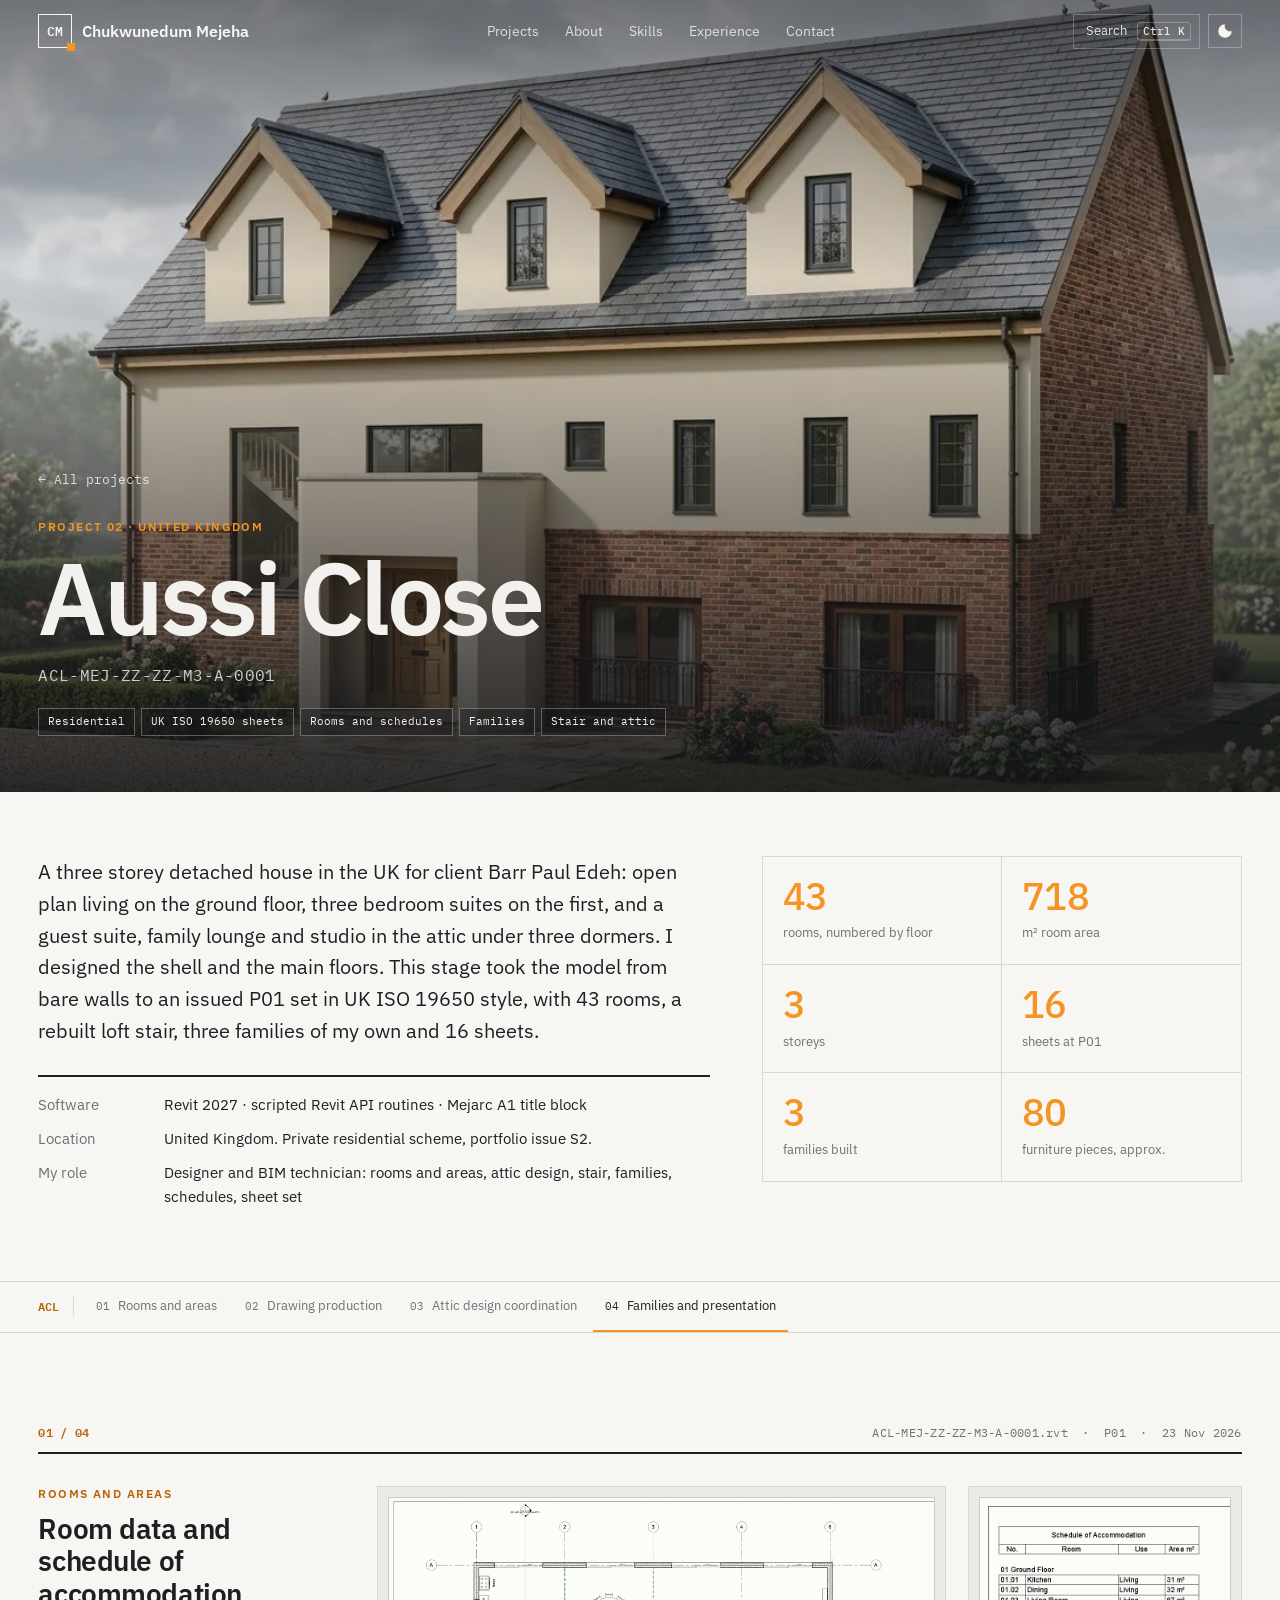
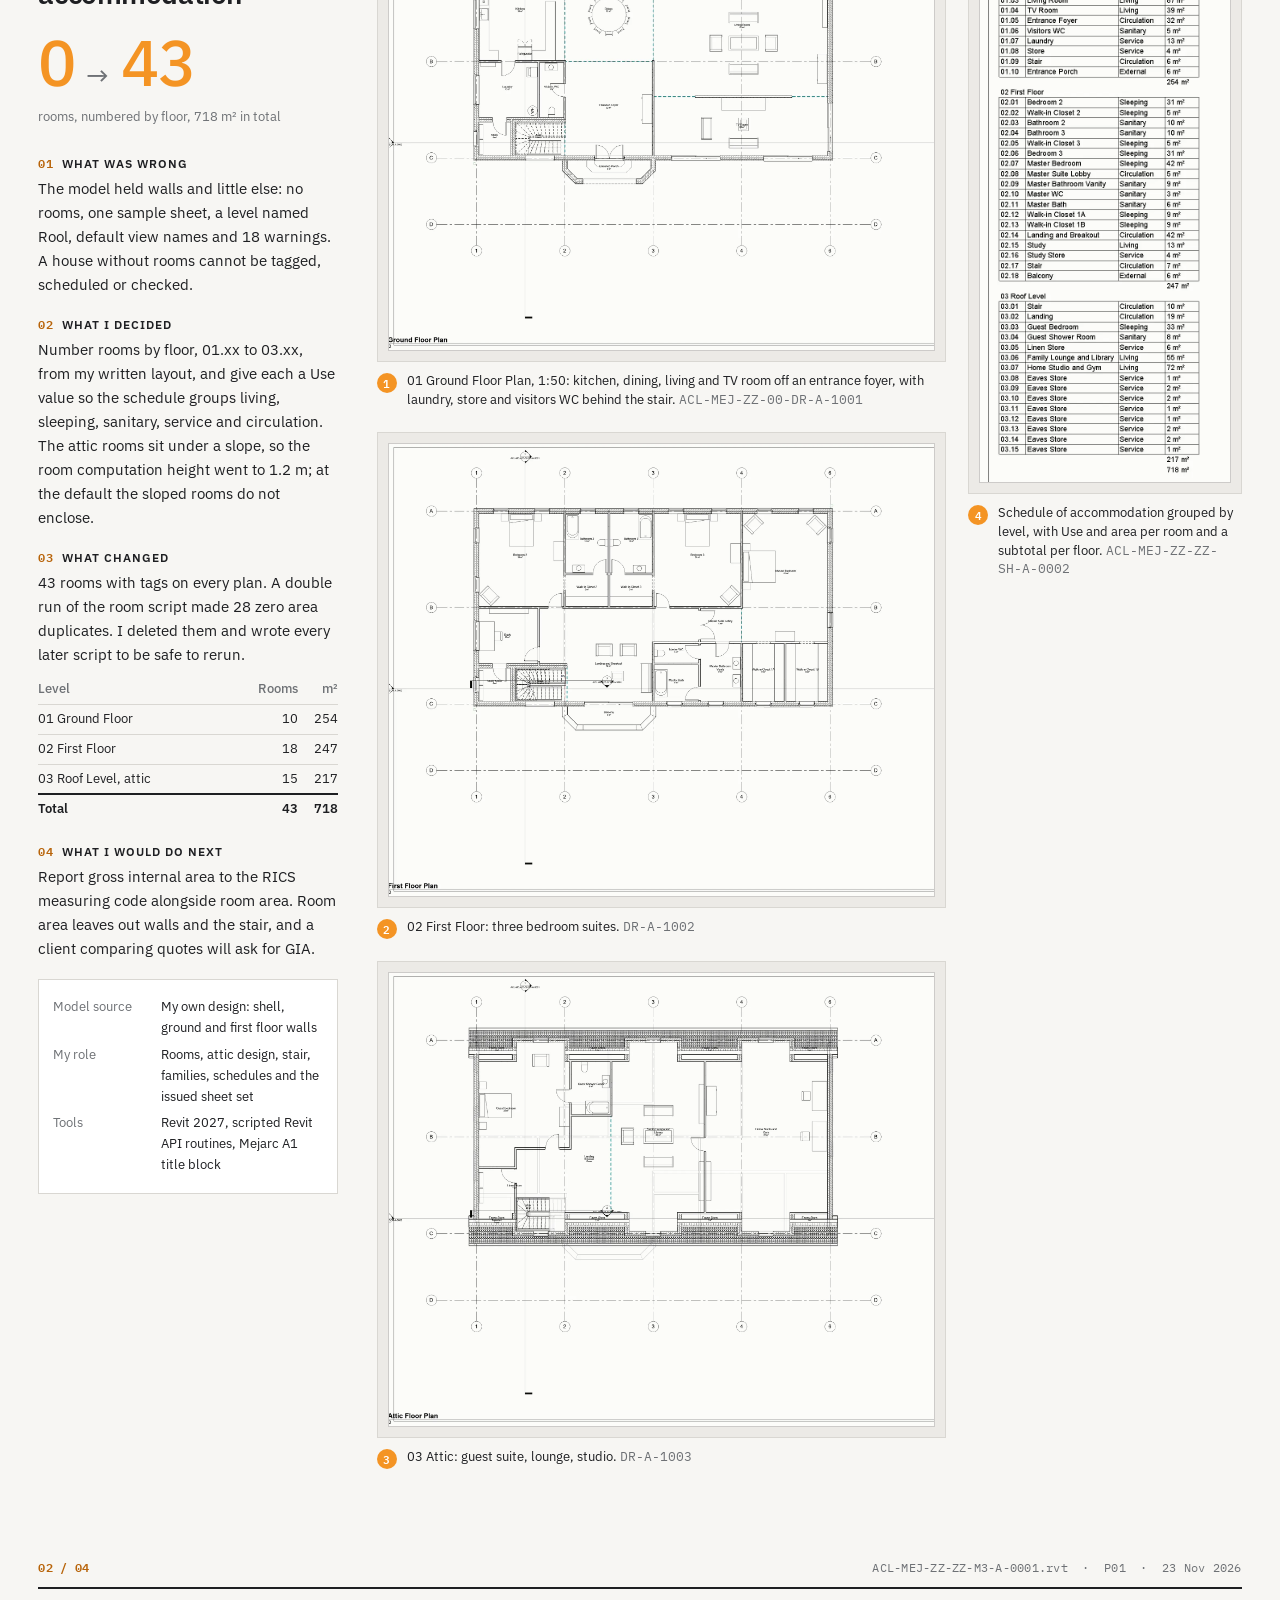
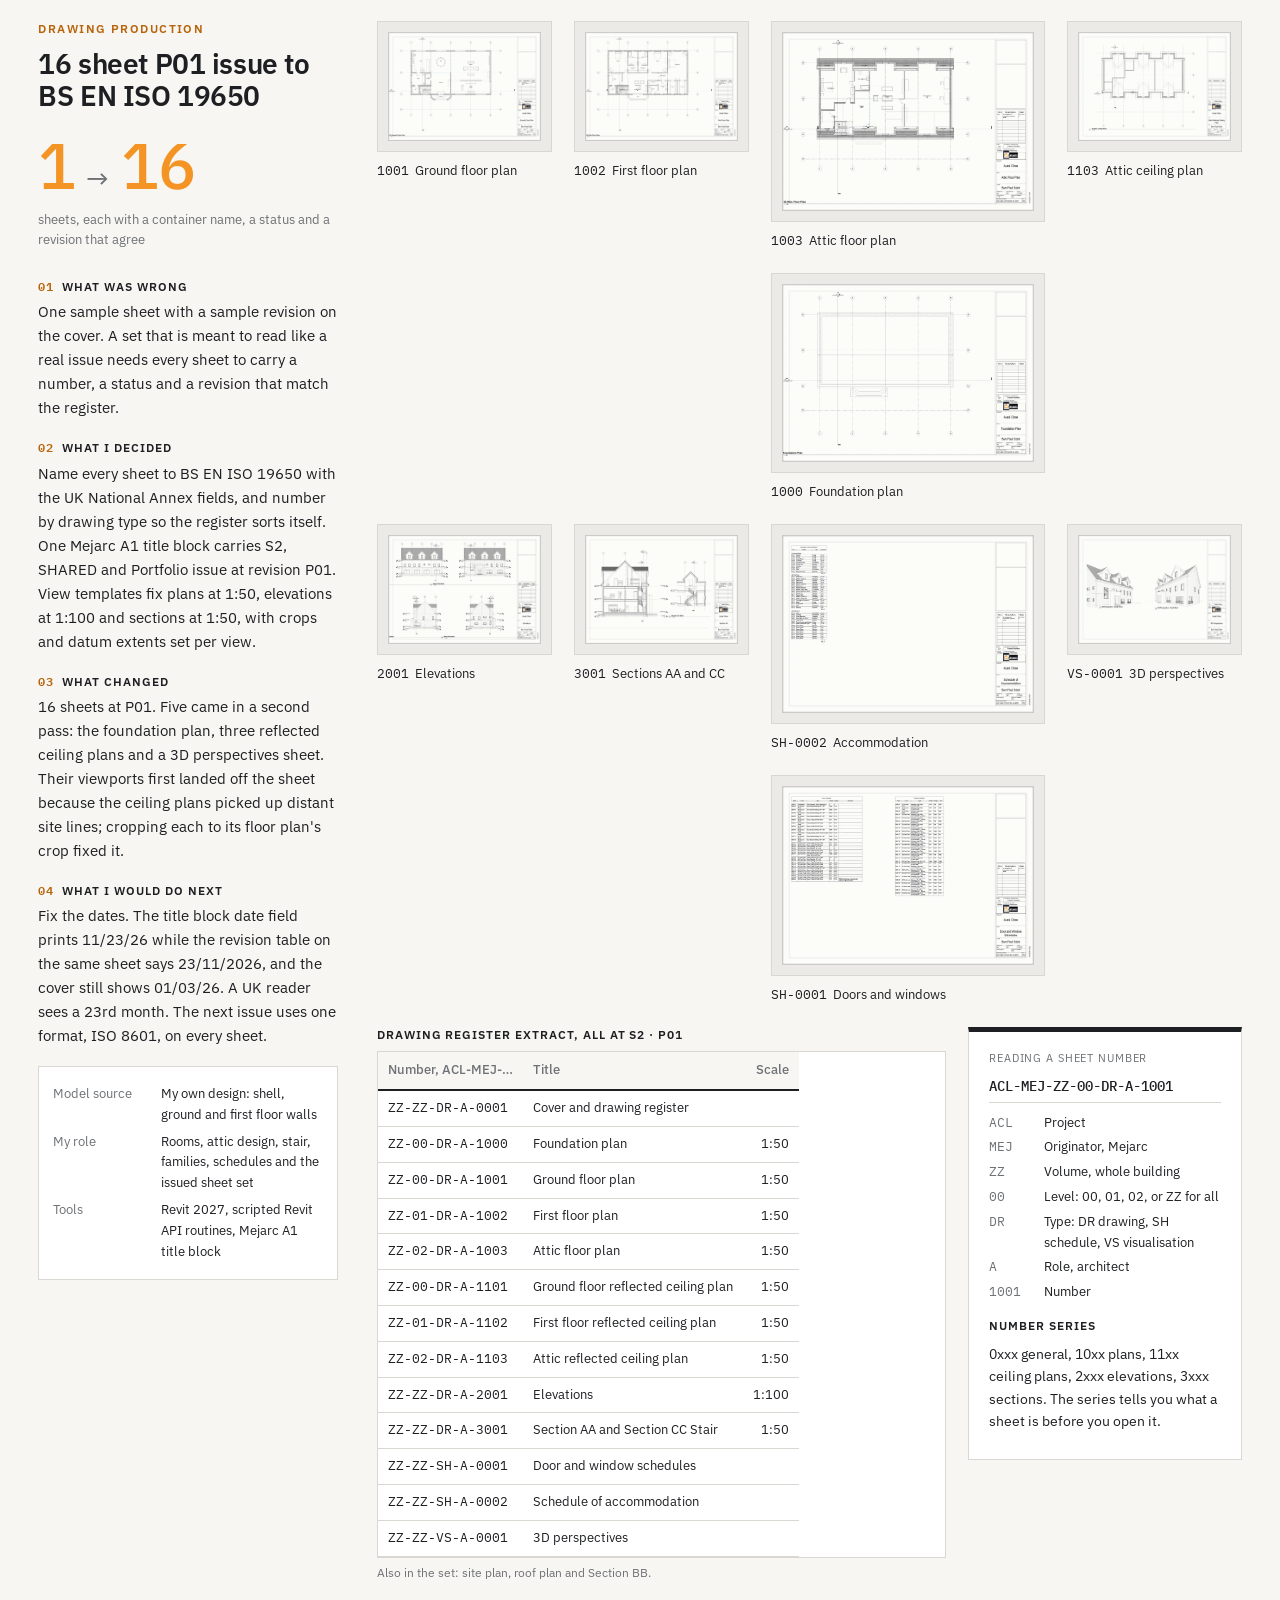
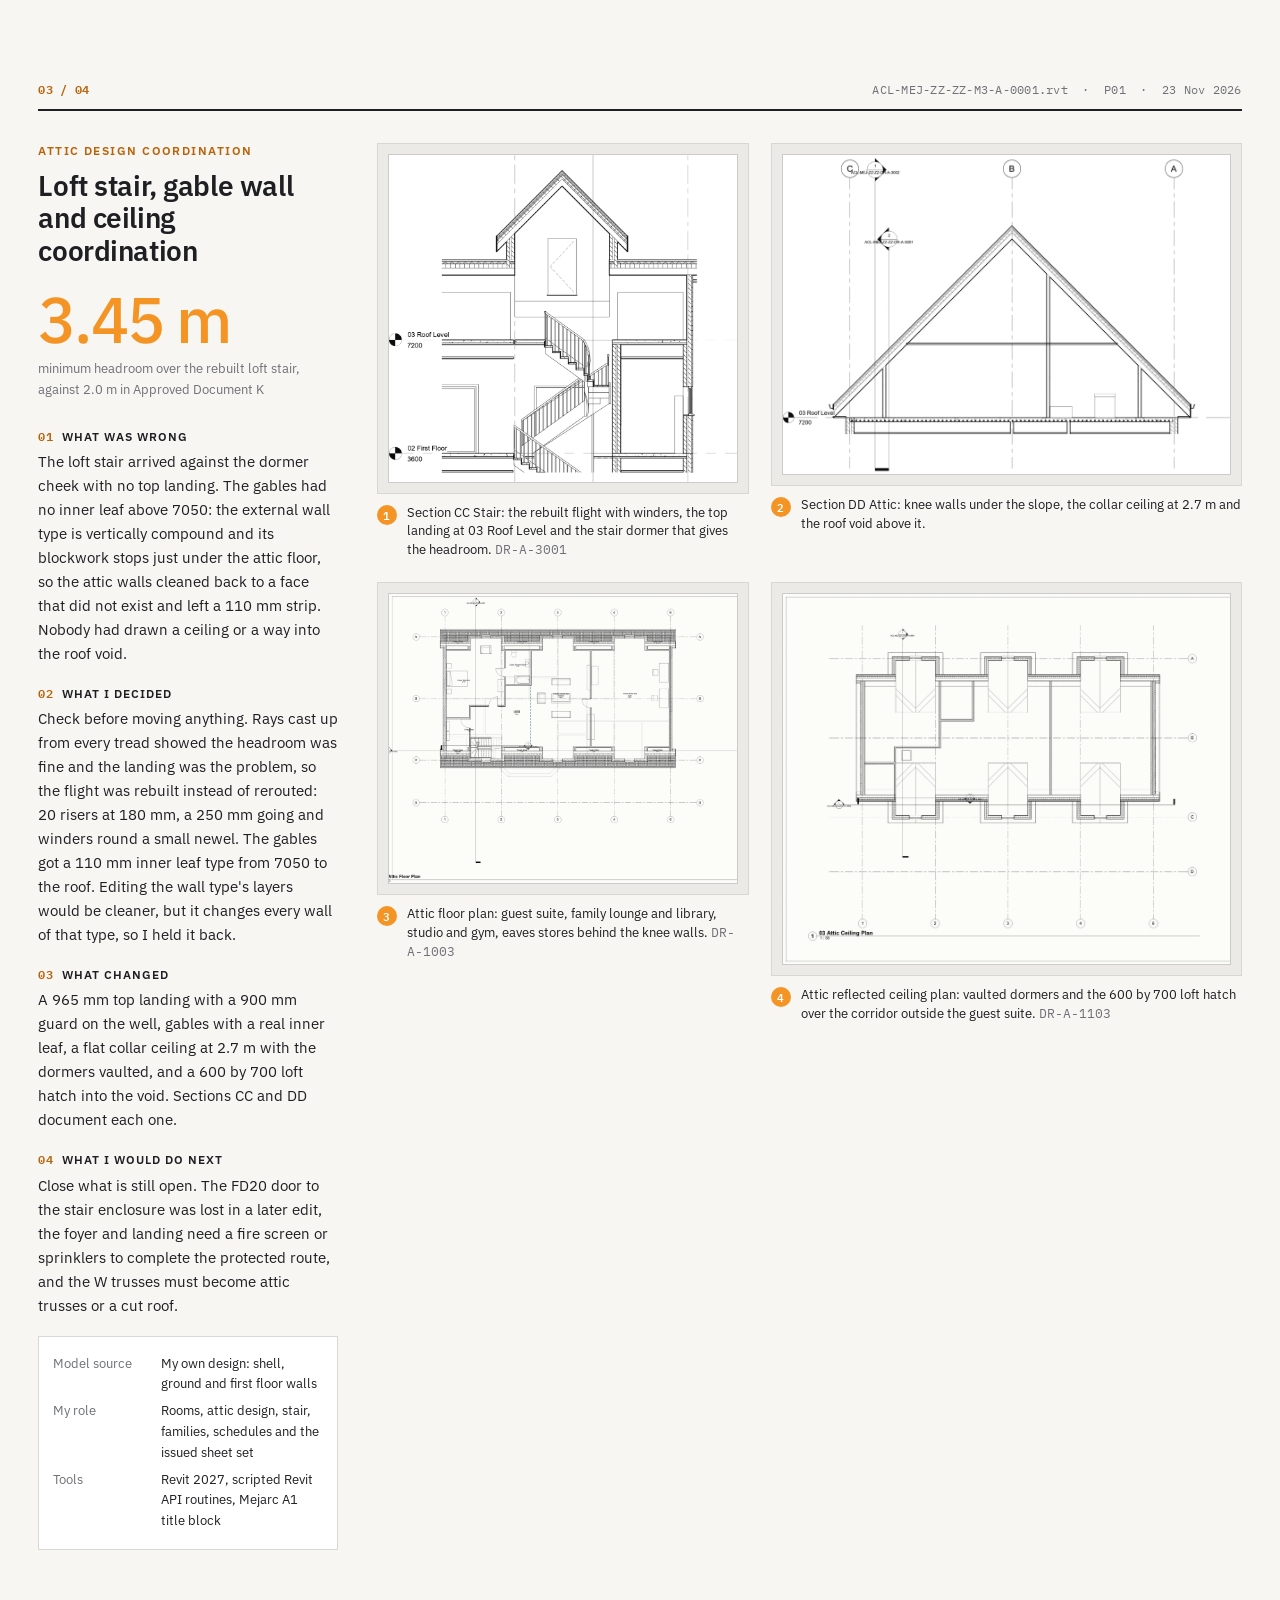
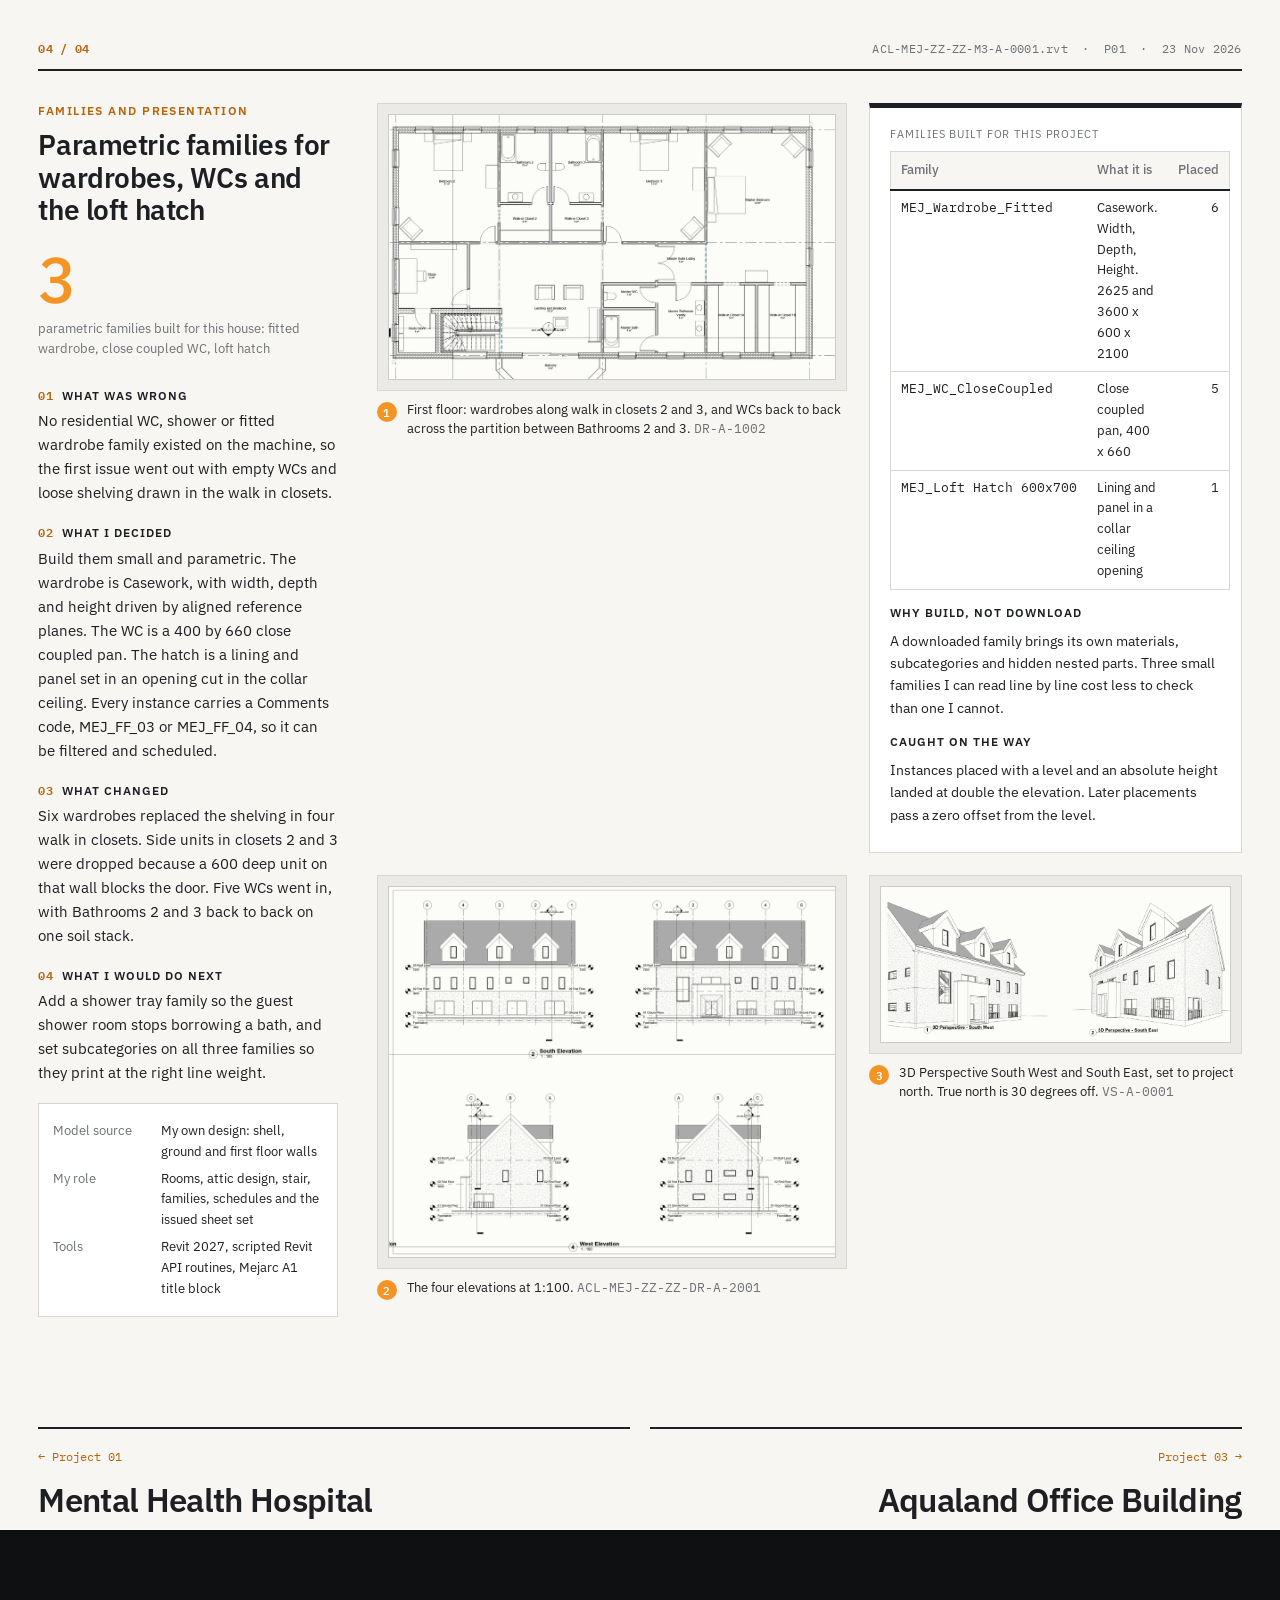
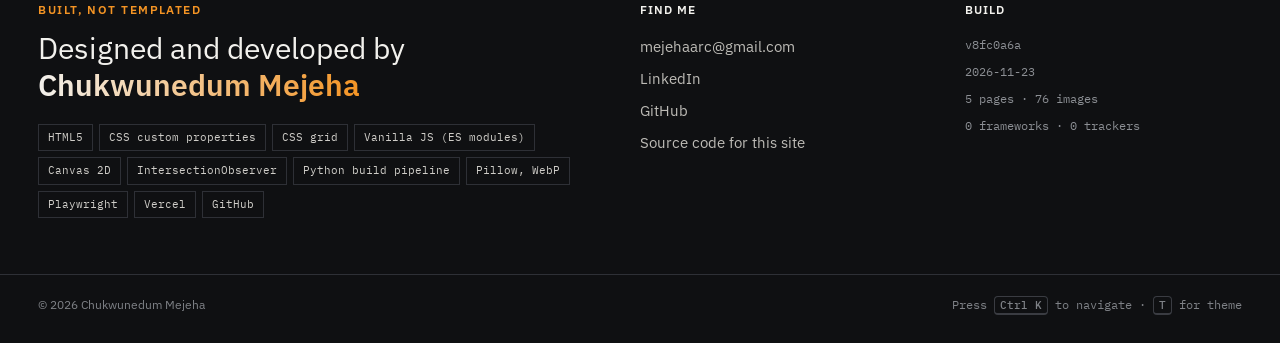
==== commit c5c1af1c: "Remove build description paragraph from footer" ====
--- a/acl/index.html
+++ b/acl/index.html
@@ -114,7 +114,6 @@
   <div>
    <div class="kicker">Built, not templated</div>
    <p class="fbig">Designed and developed by <b>Chukwunedum Mejeha</b></p>
-   <p class="fsmall">No framework and no page builder. A Python pipeline reads the same source data as the A3 portfolio PDF, measures each page layout in a headless browser, converts every screenshot to WebP and writes this static site. The hero model is drawn live in Canvas 2D.</p>
    <ul class="chips mono"><li>HTML5</li><li>CSS custom properties</li><li>CSS grid</li><li>Vanilla JS (ES modules)</li><li>Canvas 2D</li><li>IntersectionObserver</li><li>Python build pipeline</li><li>Pillow, WebP</li><li>Playwright</li><li>Vercel</li><li>GitHub</li></ul>
   </div>
   <div class="fcol">
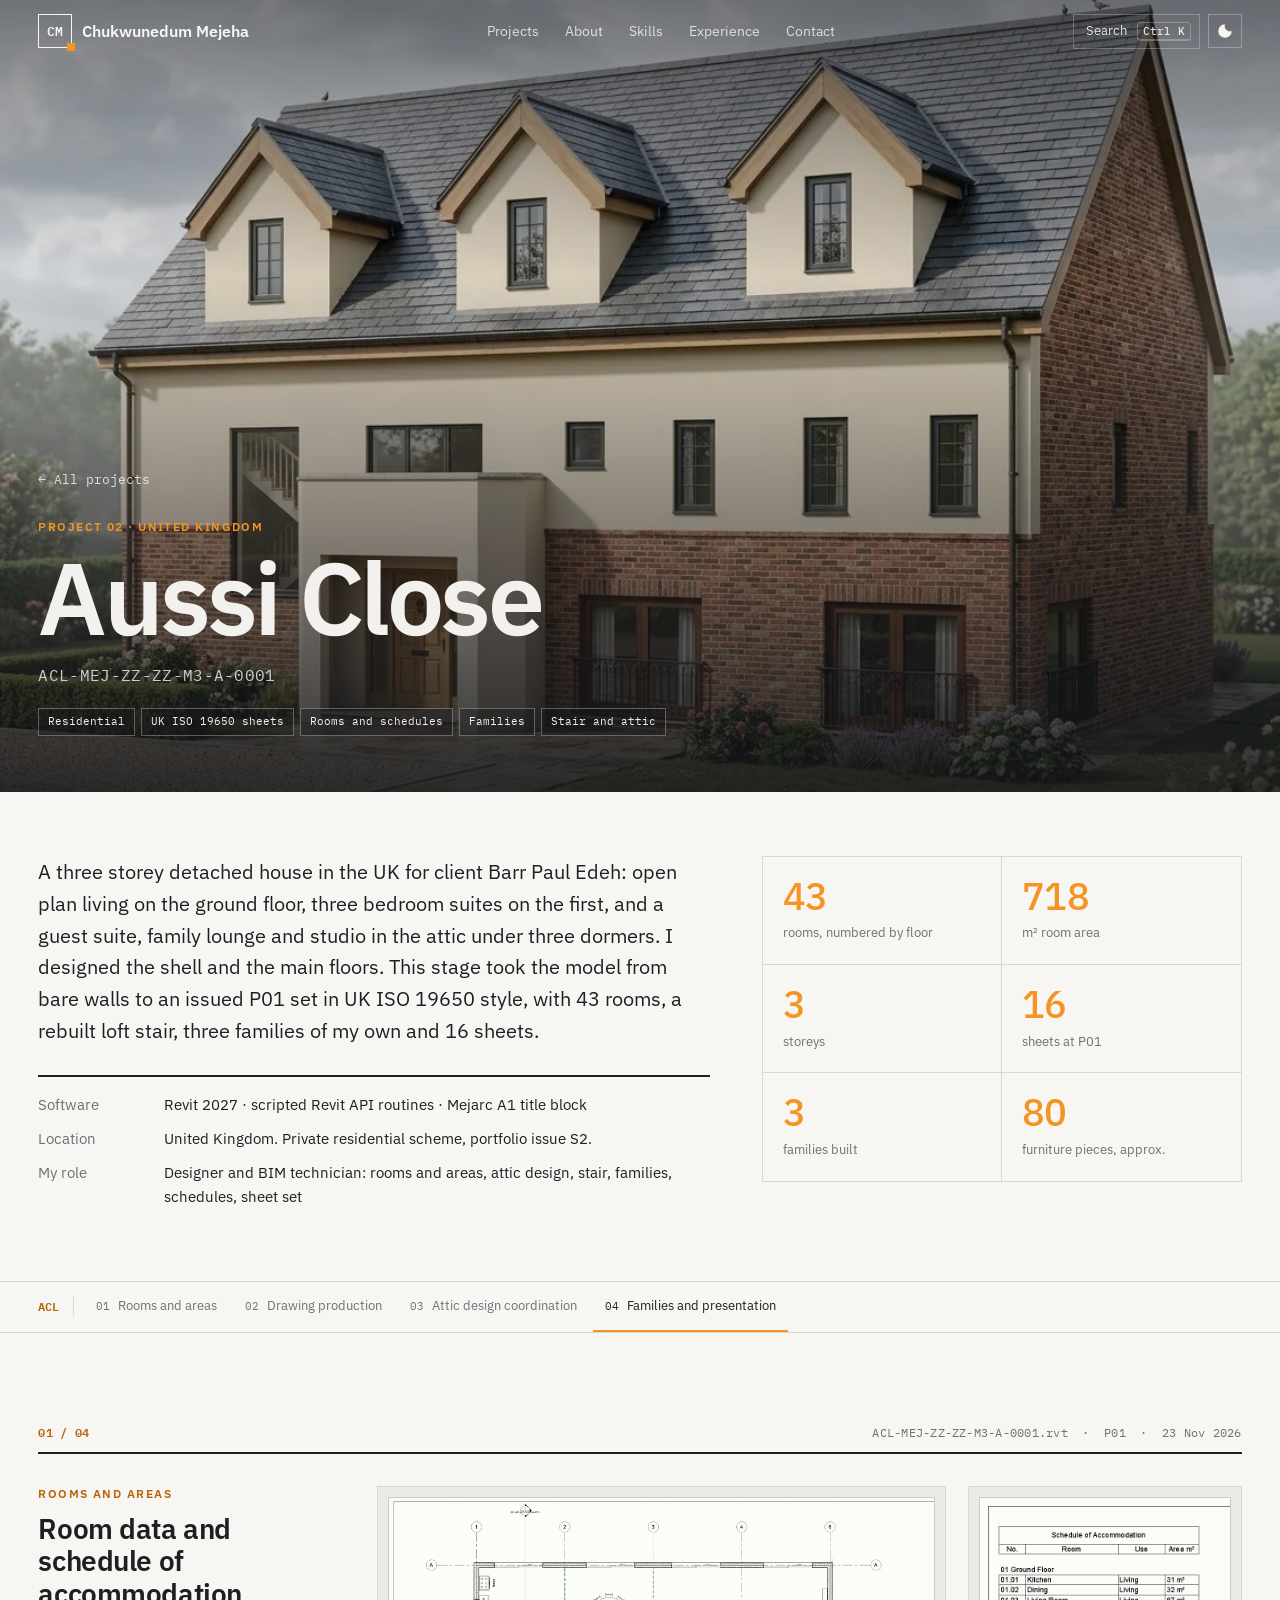
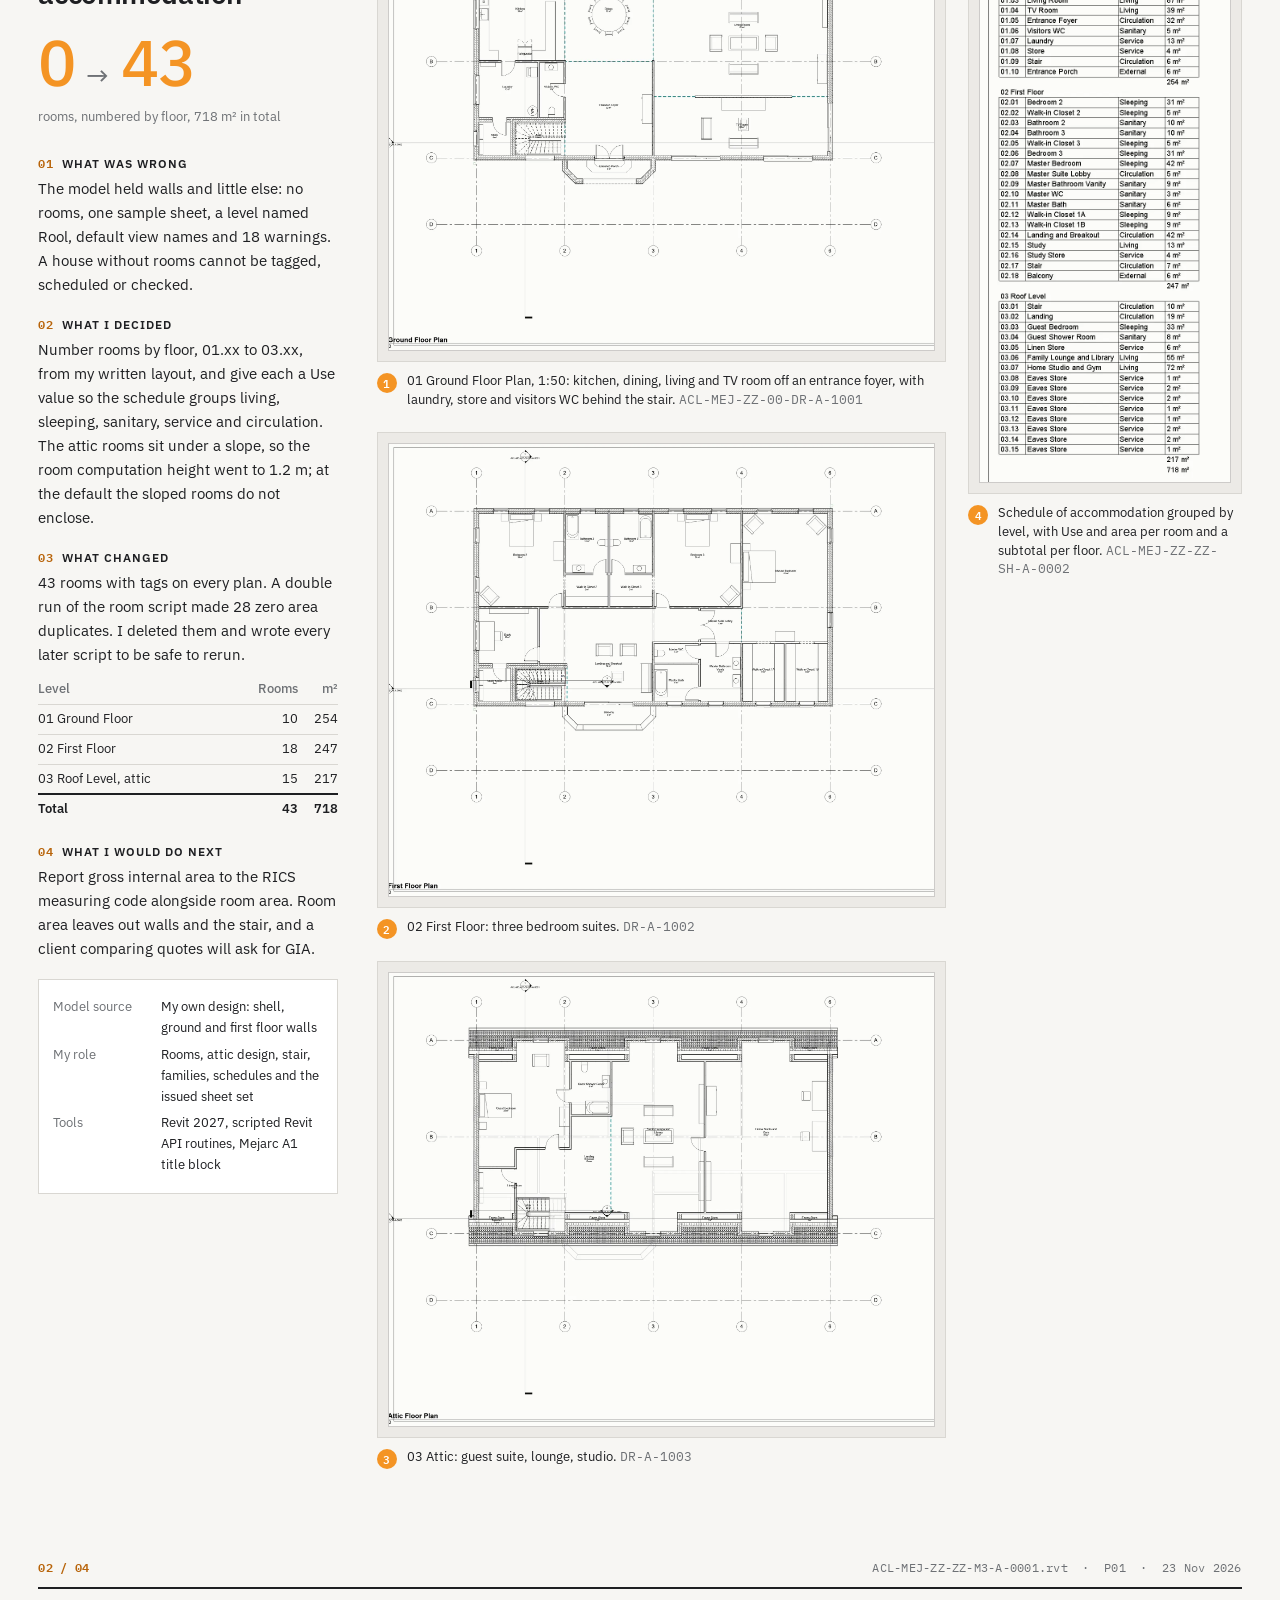
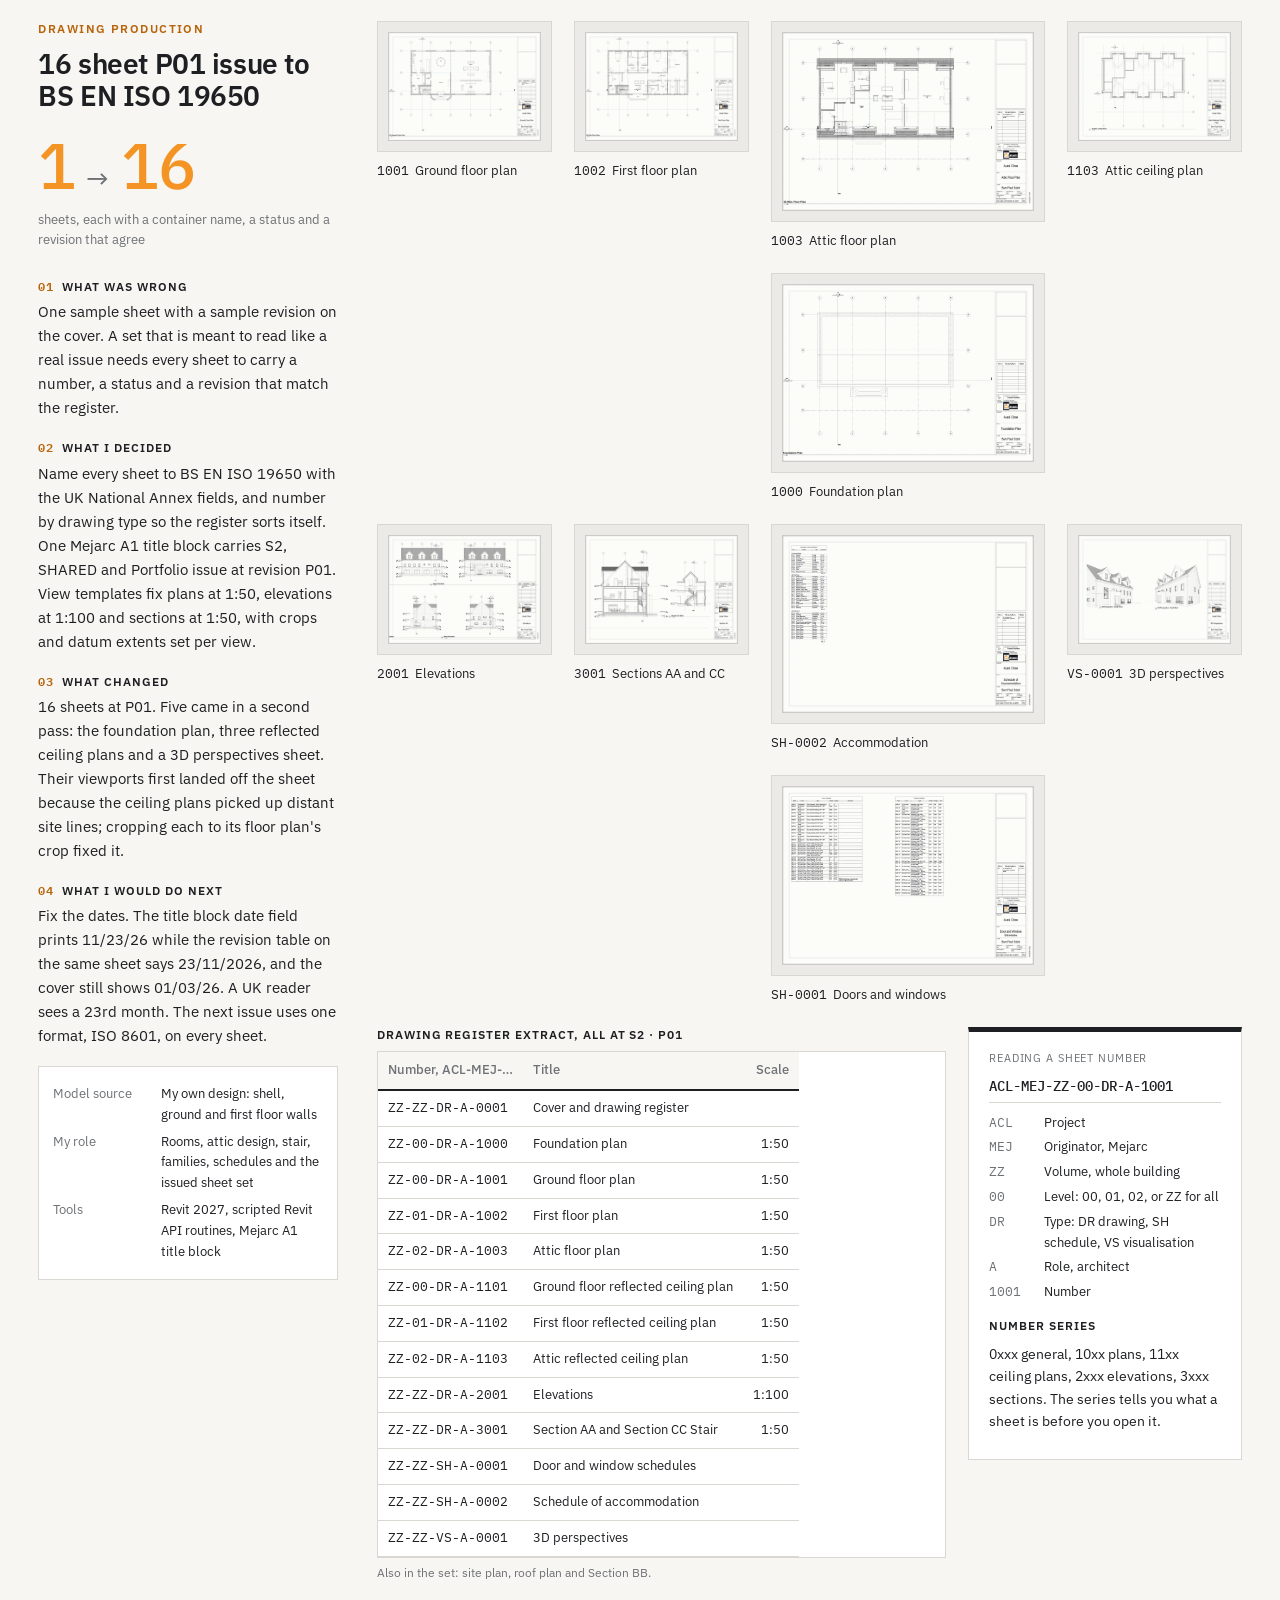
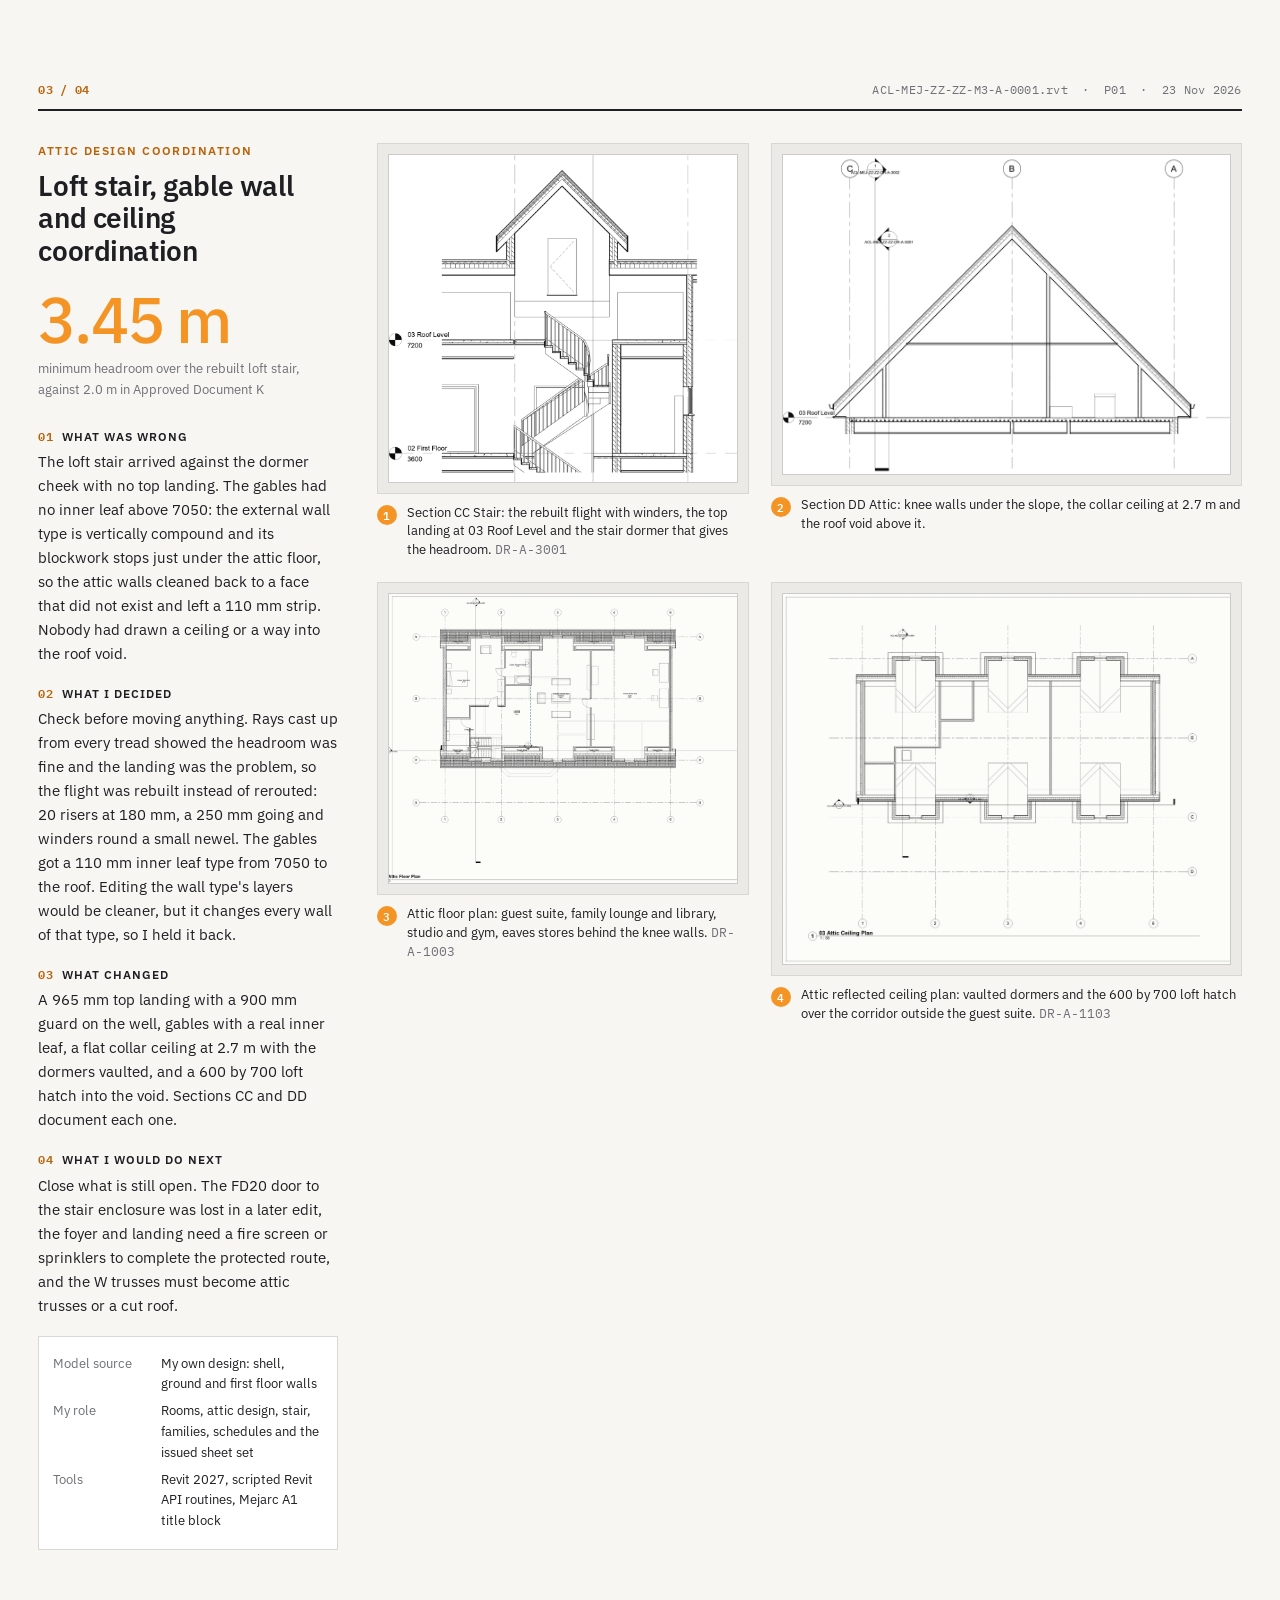
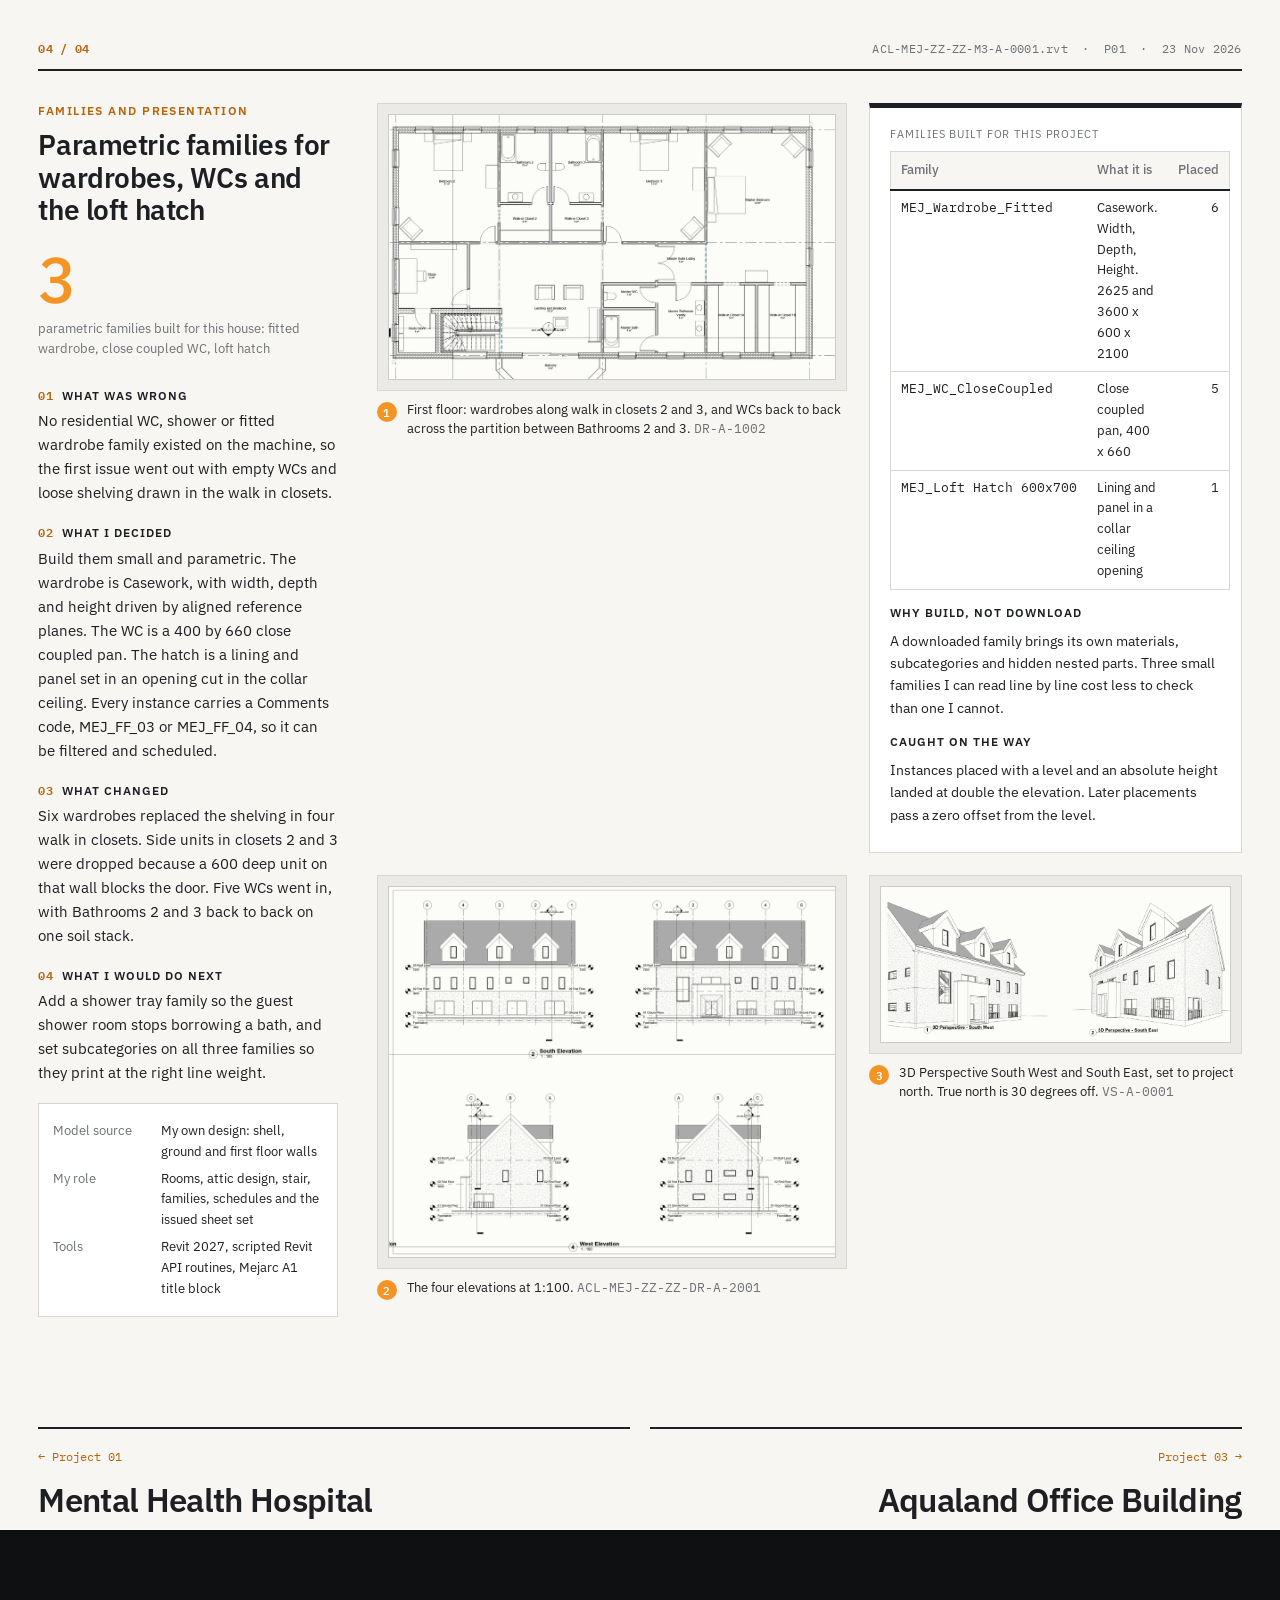
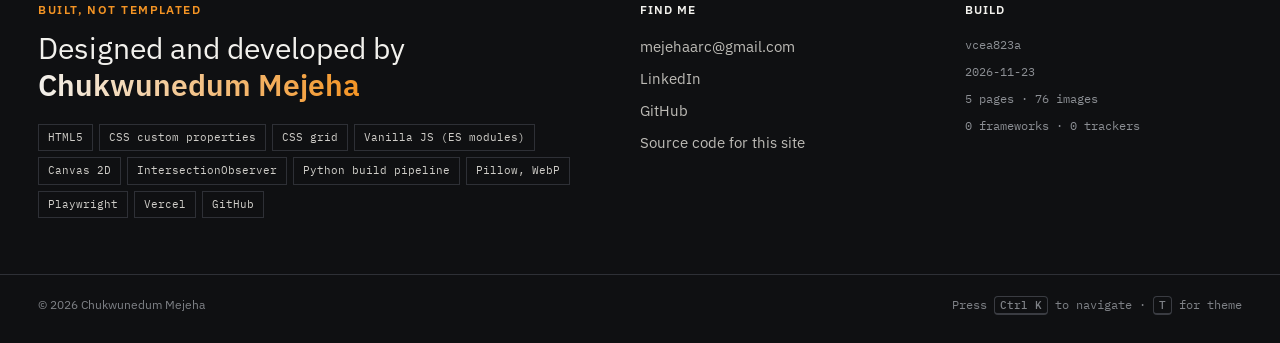
==== commit c2cd93c3: "Update repository links and README" ====
--- a/acl/index.html
+++ b/acl/index.html
@@ -15,7 +15,7 @@
 <link rel="icon" href="/favicon.svg" type="image/svg+xml">
 <link rel="preconnect" href="https://fonts.googleapis.com"><link rel="preconnect" href="https://fonts.gstatic.com" crossorigin>
 <link href="https://fonts.googleapis.com/css2?family=IBM+Plex+Mono:wght@400;500;600&family=IBM+Plex+Sans:wght@400;500;600;700&display=swap" rel="stylesheet">
-<link rel="stylesheet" href="/assets/site.css?v=8fc0a6a">
+<link rel="stylesheet" href="/assets/site.css?v=cea823a">
 <script>try{var t=localStorage.getItem('theme');if(t)document.documentElement.dataset.theme=t;else if(matchMedia('(prefers-color-scheme: dark)').matches)document.documentElement.dataset.theme='dark'}catch(e){}</script>
 </head>
 <body>
@@ -121,11 +121,11 @@
    <a href="mailto:mejehaarc@gmail.com">mejehaarc@gmail.com</a>
    <a href="https://www.linkedin.com/in/nedum-mejeha" target="_blank" rel="noopener">LinkedIn</a>
    <a href="https://github.com/mej94" target="_blank" rel="noopener">GitHub</a>
-   <a href="https://github.com/mej94/bim-portfolio" target="_blank" rel="noopener">Source code for this site</a>
+   <a href="https://github.com/mej94/BiM_-Portfolio-" target="_blank" rel="noopener">Source code for this site</a>
   </div>
   <div class="fcol">
    <div class="sec">Build</div>
-   <span class="mono bline">v8fc0a6a</span>
+   <span class="mono bline">vcea823a</span>
    <span class="mono bline">2026-11-23</span>
    <span class="mono bline">5 pages · 76 images</span>
    <span class="mono bline">0 frameworks · 0 trackers</span>
@@ -136,6 +136,6 @@
 <div class="lightbox" hidden><button class="lb-x" aria-label="Close">×</button><div class="lb-stage"><img alt=""></div><div class="lb-bar mono"><span class="lb-cap"></span><span>Scroll to zoom · drag to pan · Esc to close</span></div></div>
 <div class="palette" hidden><div class="pal-box" role="dialog" aria-label="Command palette"><input class="pal-in" placeholder="Jump to a project, a section or an action" aria-label="Search"><ul class="pal-list" role="listbox"></ul><div class="pal-foot mono"><span>↑ ↓ to move</span><span>Enter to open</span><span>Esc to close</span></div></div></div>
 <div class="toast mono" role="status" aria-live="polite"></div>
-<script type="module" src="/assets/site.js?v=8fc0a6a"></script>
+<script type="module" src="/assets/site.js?v=cea823a"></script>
 </body>
 </html>
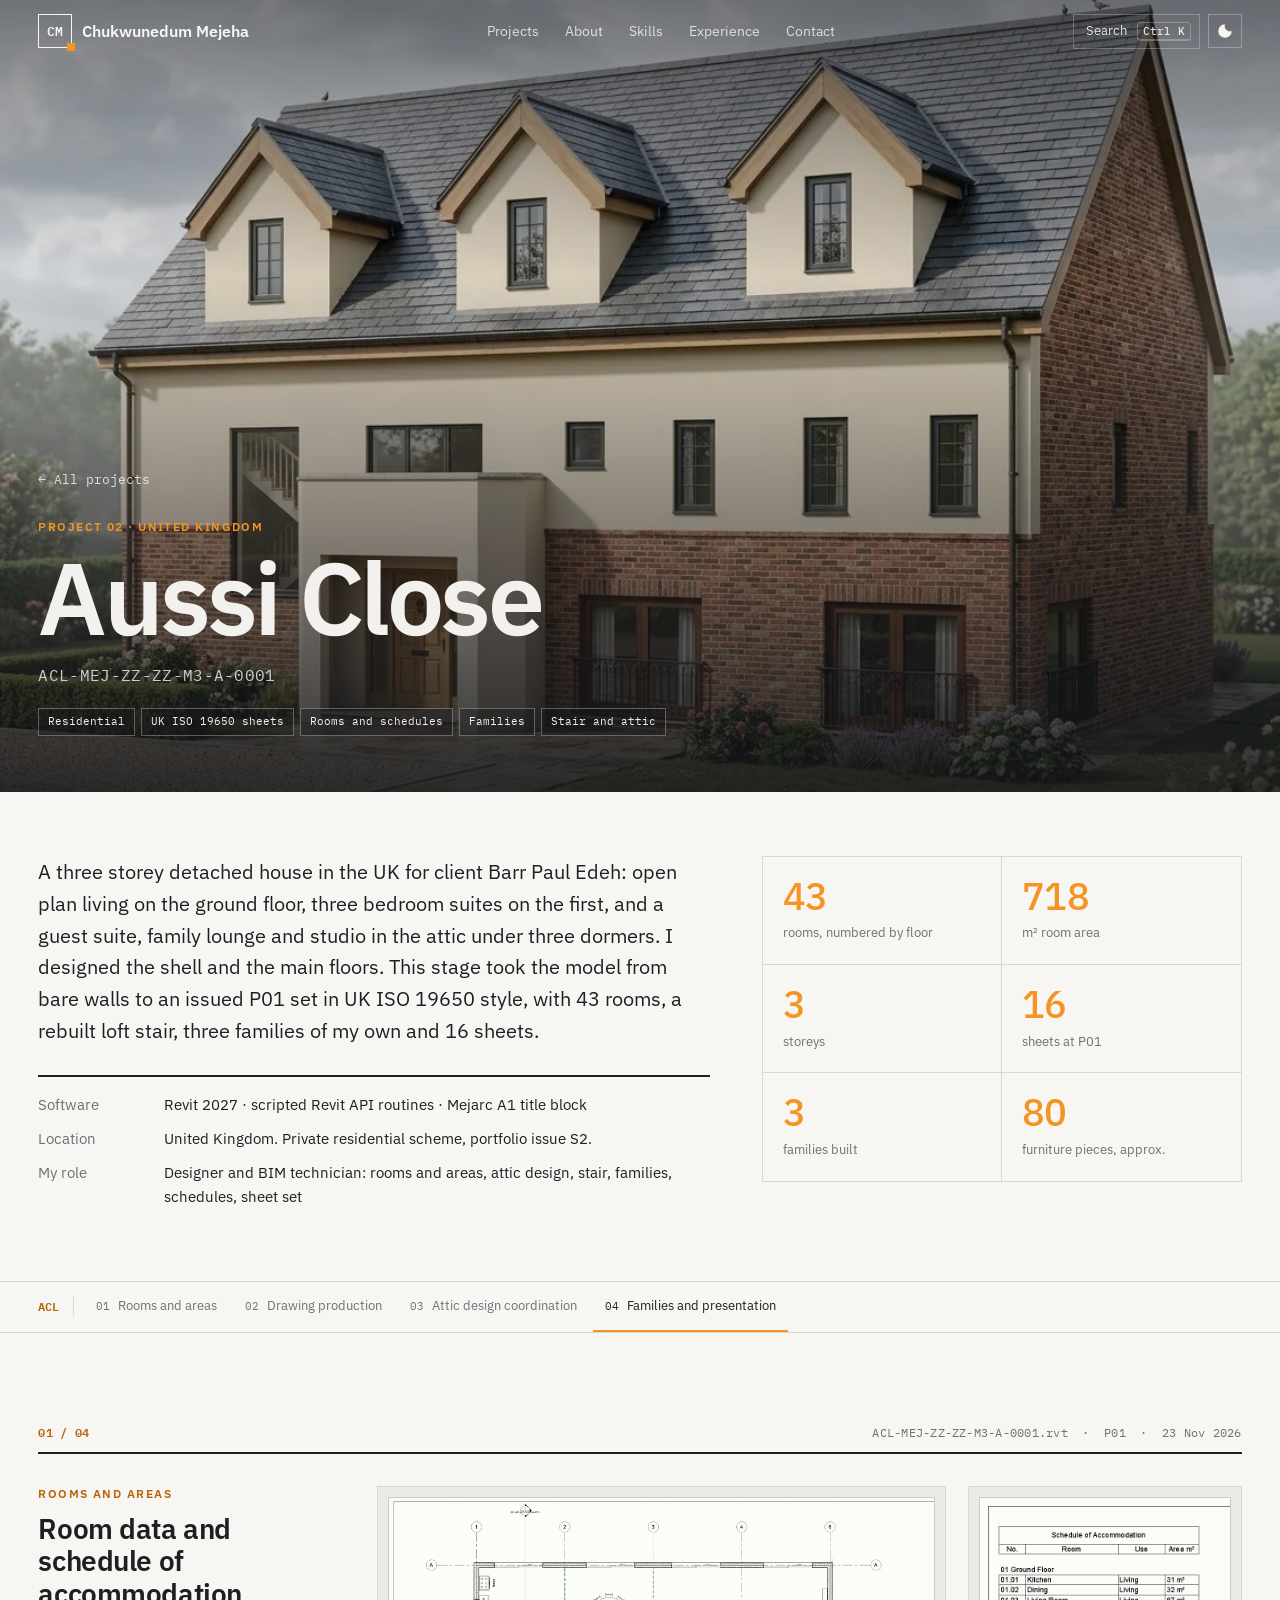
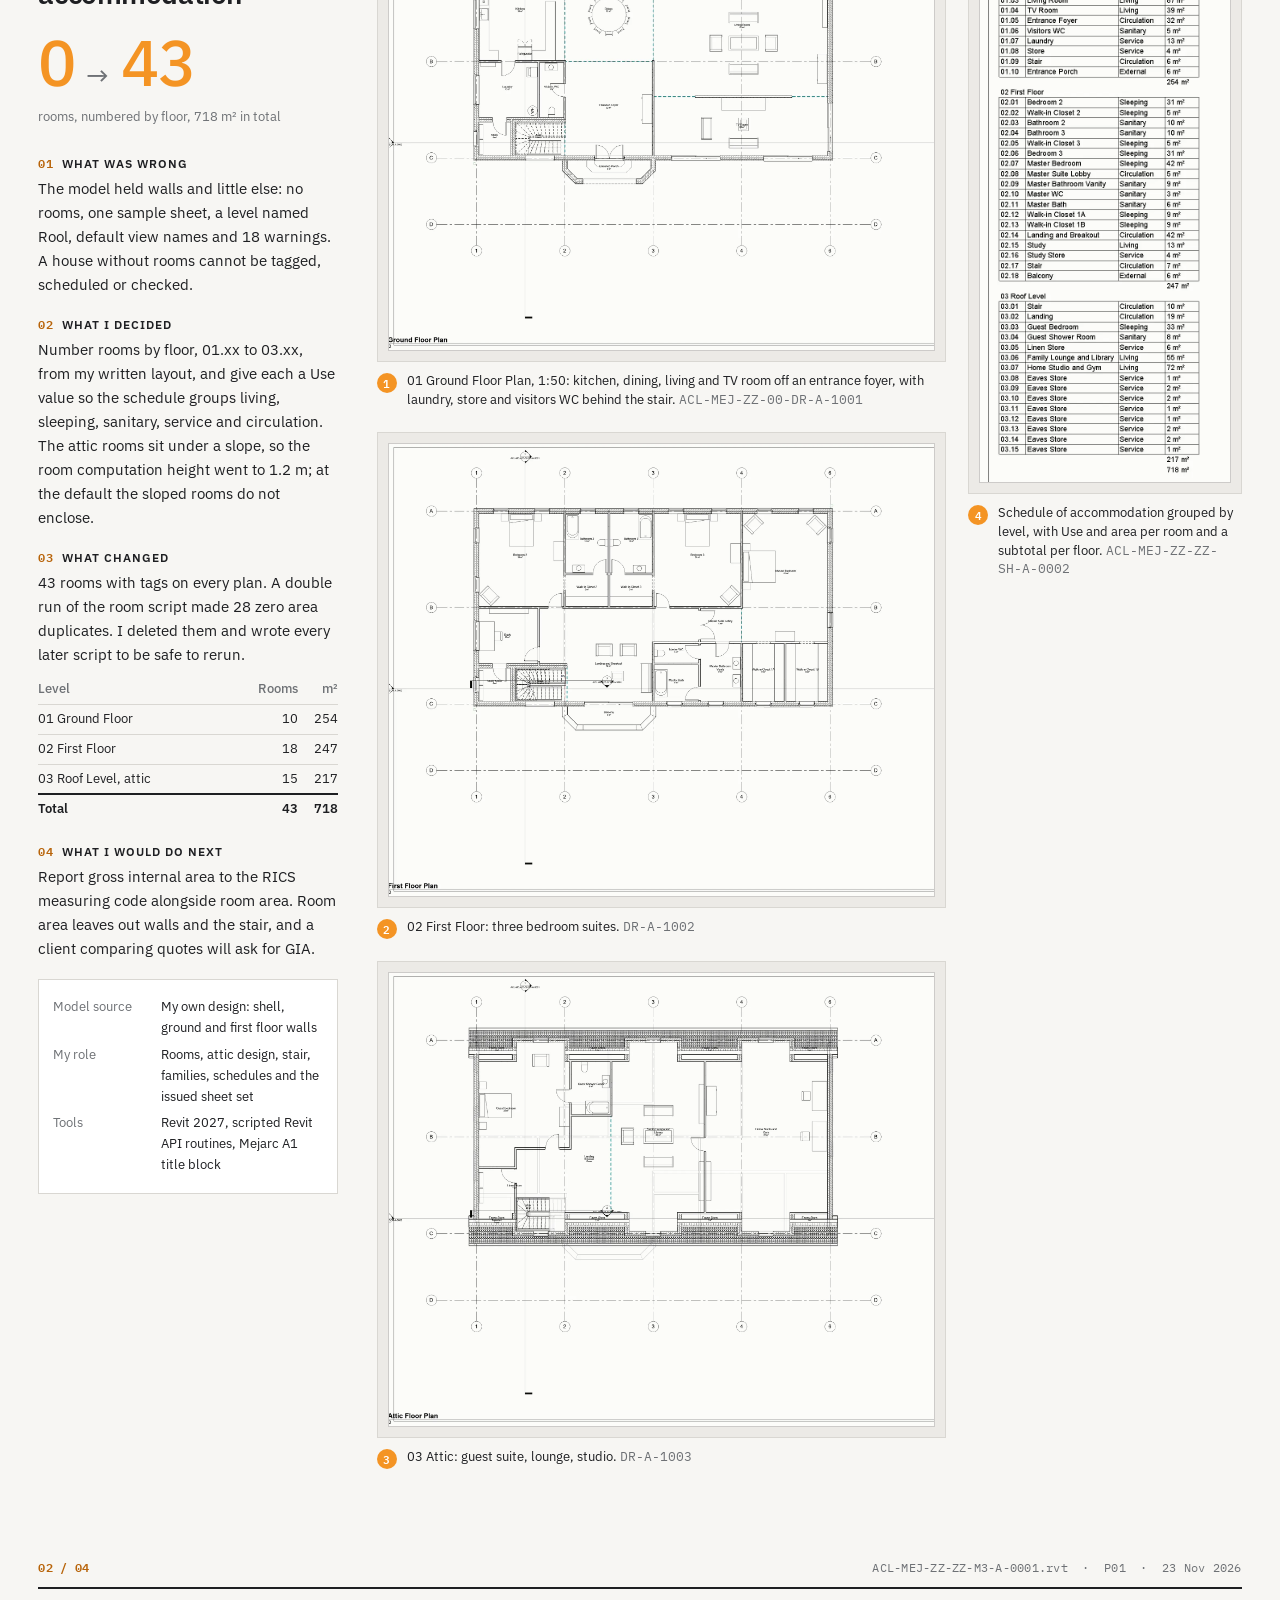
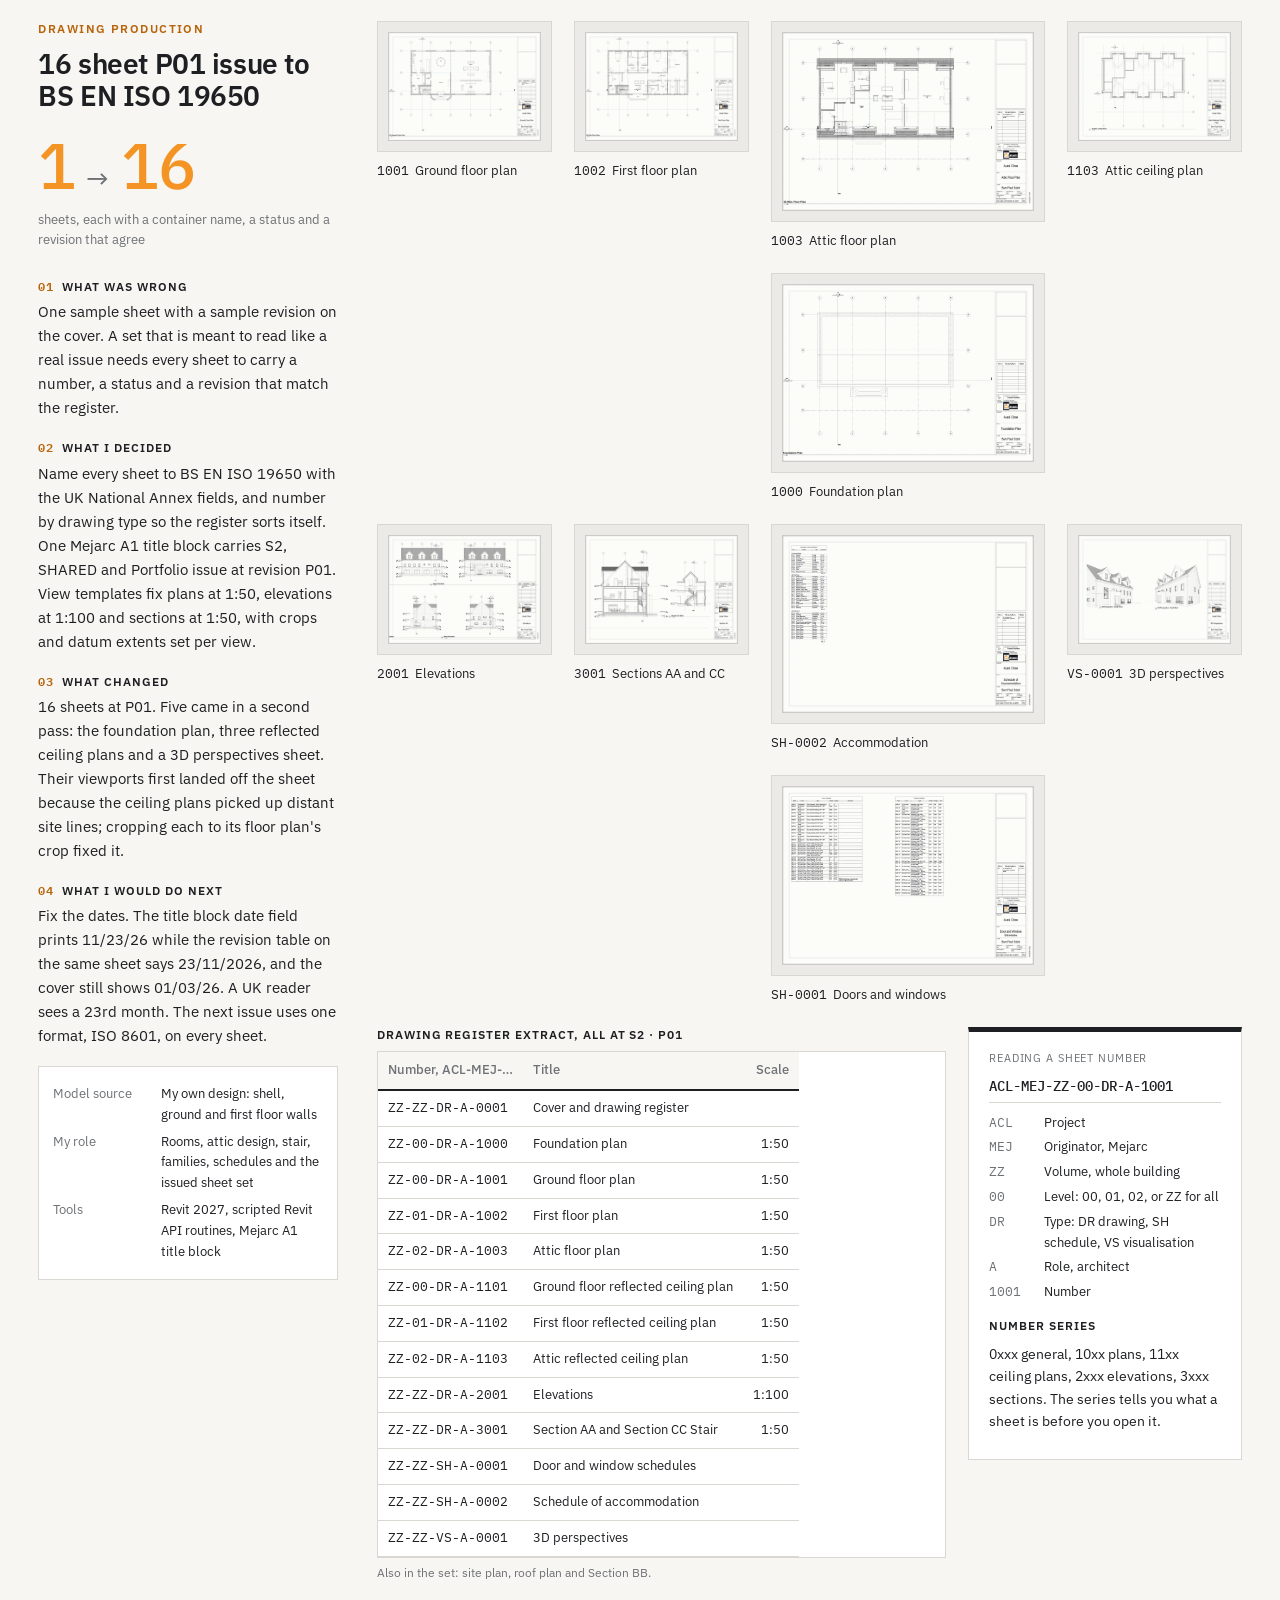
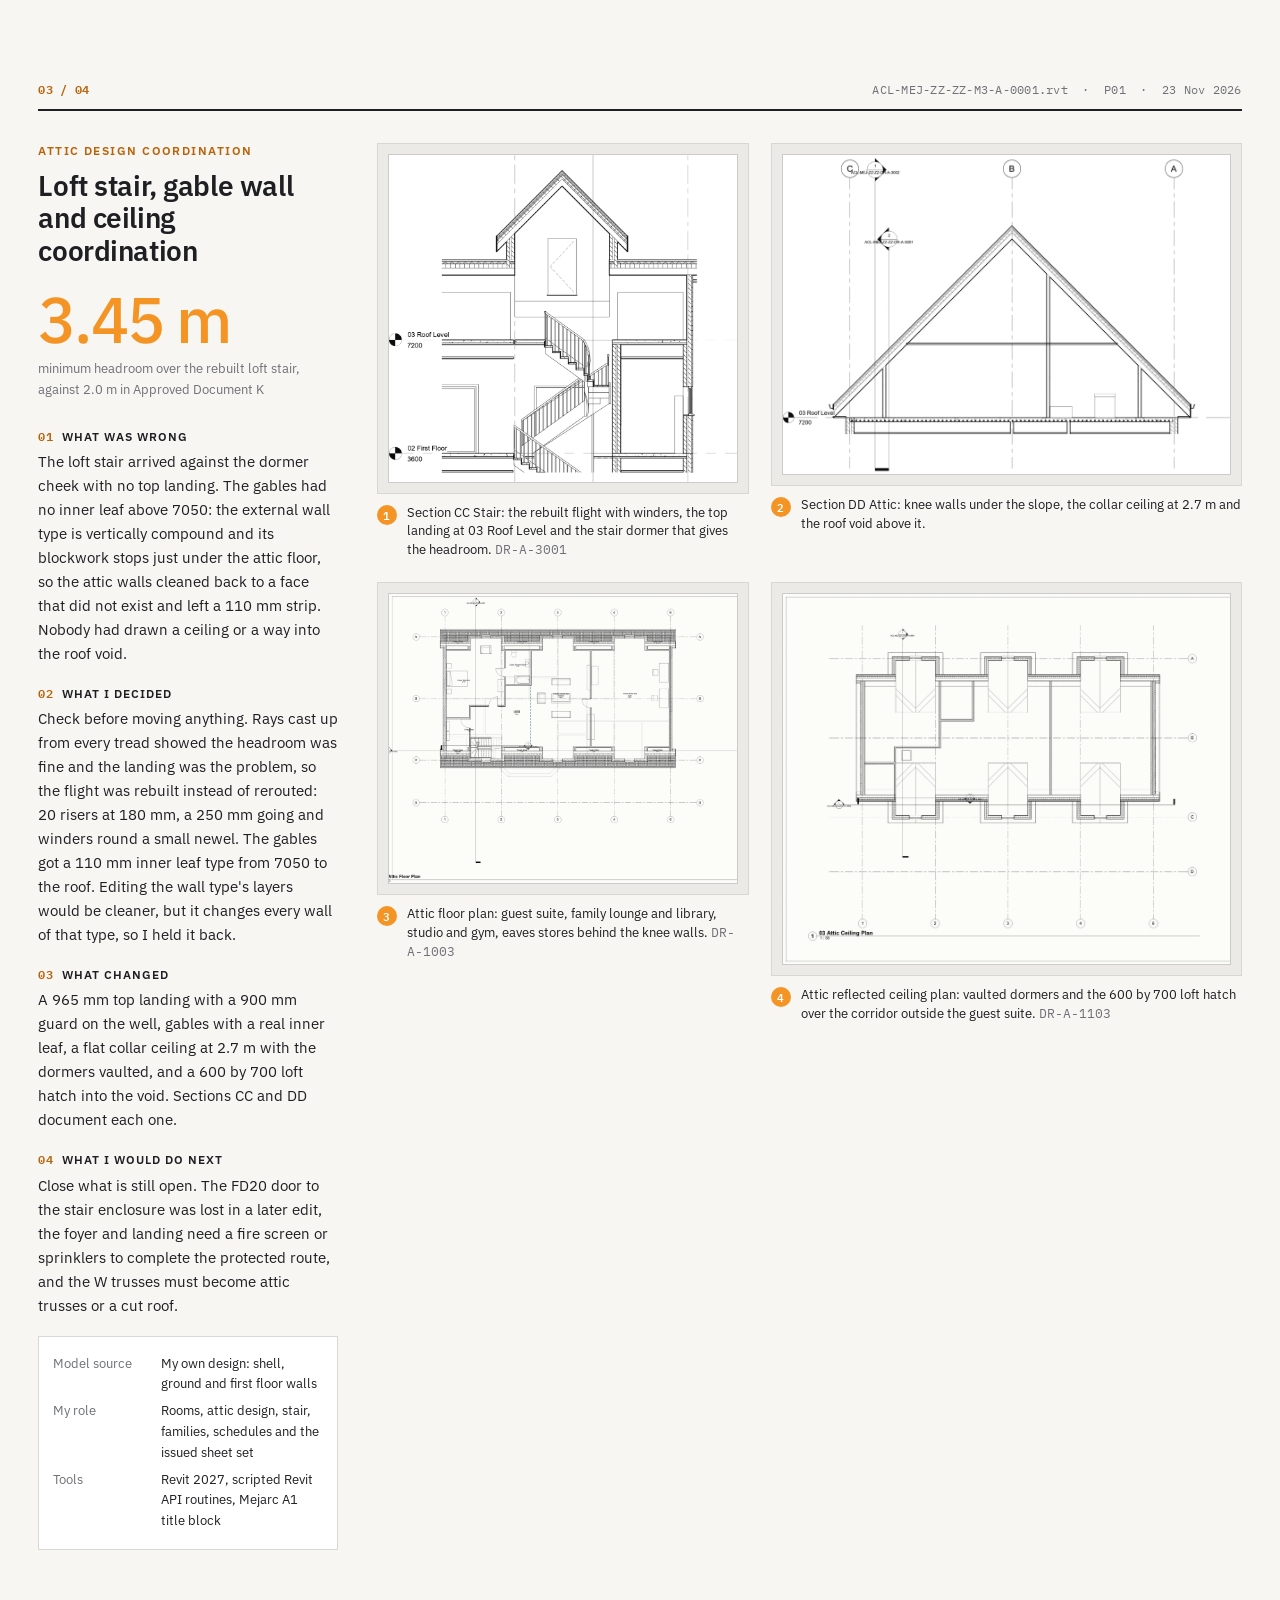
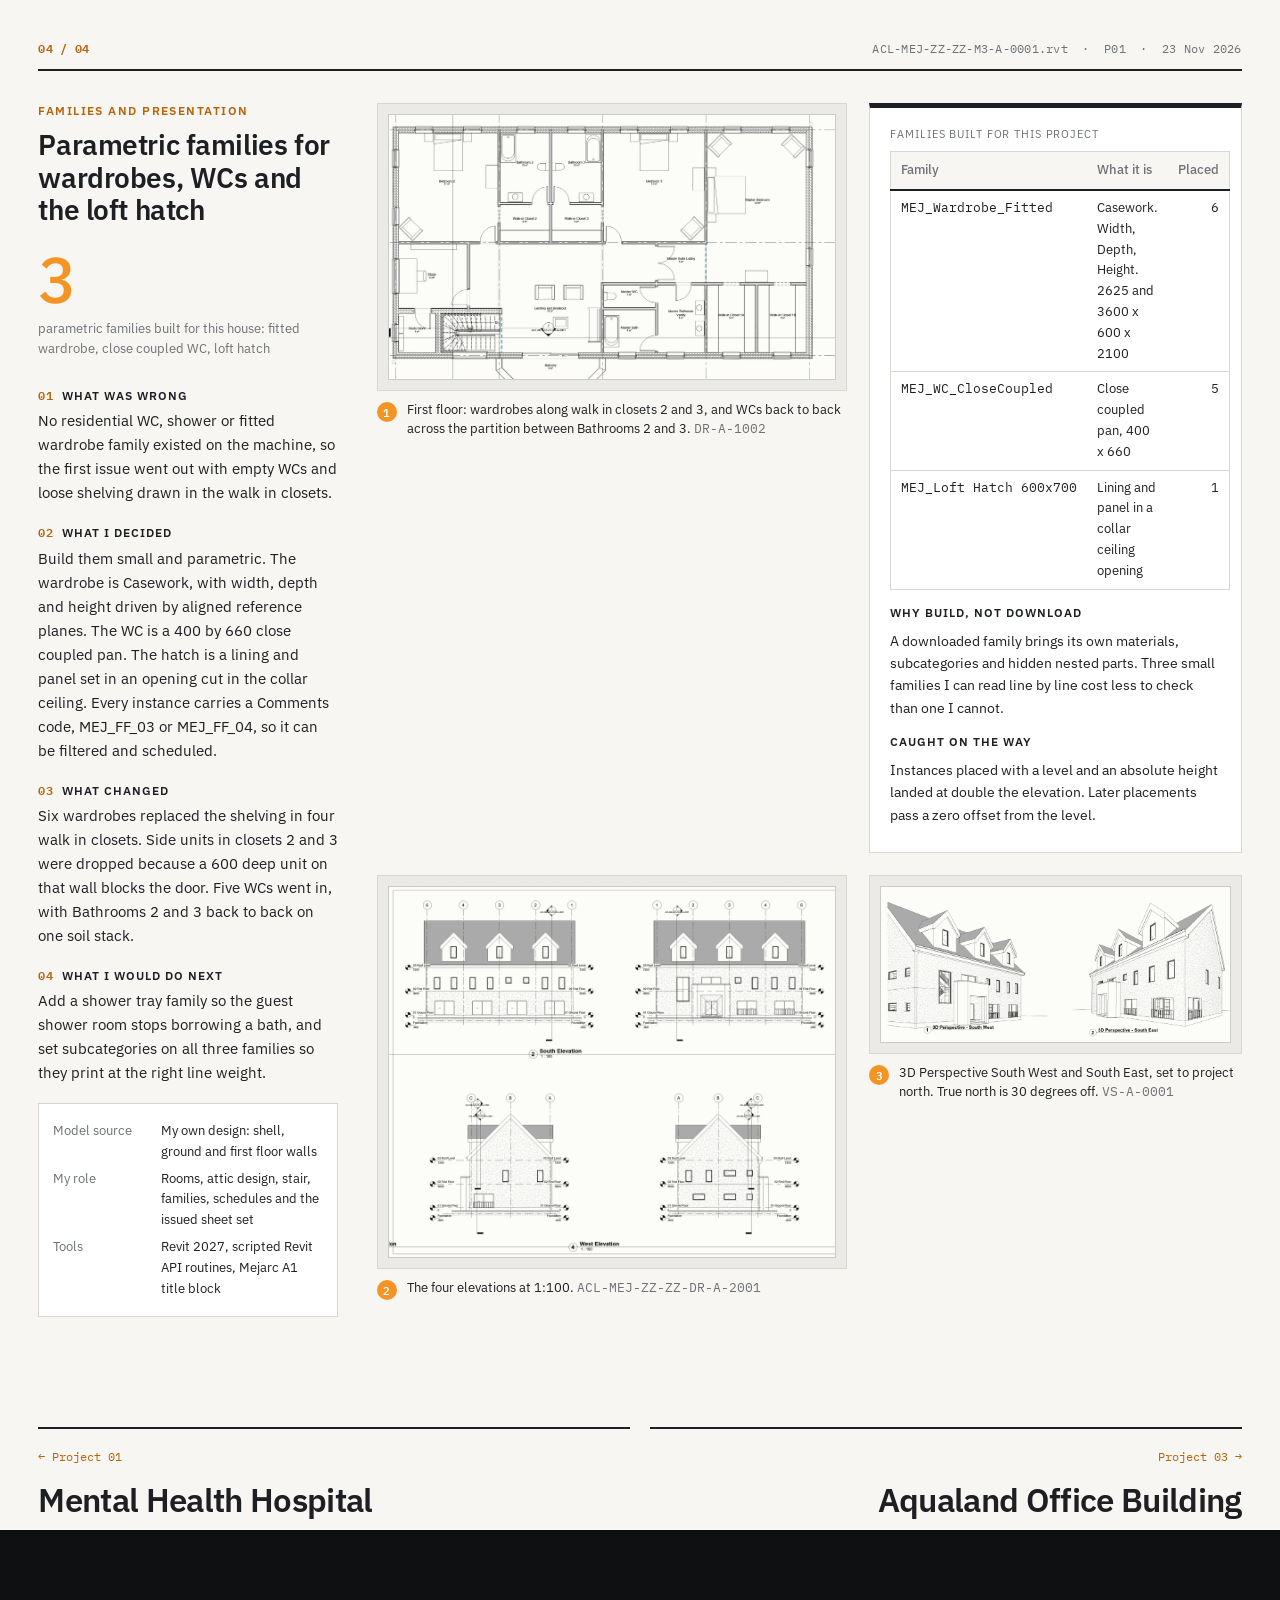
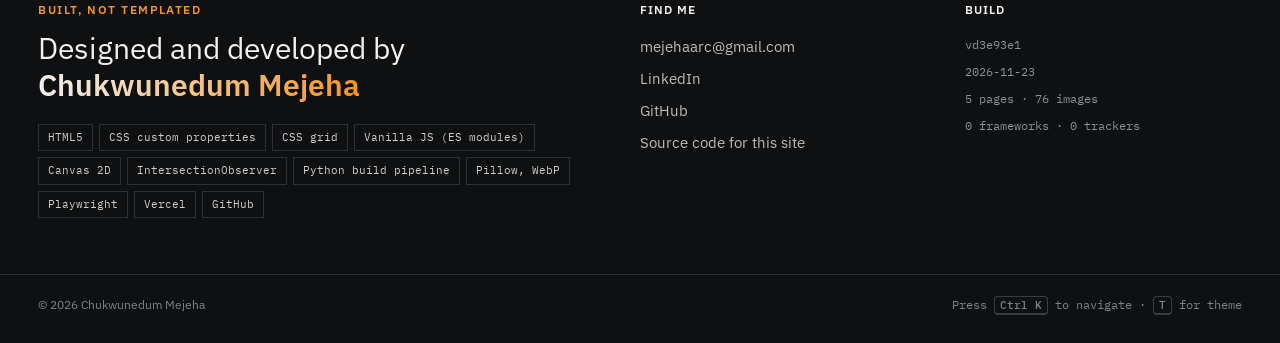
==== commit fc1c5e80: "Add MHH workflow videos: Revit linking and cloud collaboration Two screen recordings on the MHH page" ====
--- a/acl/index.html
+++ b/acl/index.html
@@ -15,7 +15,7 @@
 <link rel="icon" href="/favicon.svg" type="image/svg+xml">
 <link rel="preconnect" href="https://fonts.googleapis.com"><link rel="preconnect" href="https://fonts.gstatic.com" crossorigin>
 <link href="https://fonts.googleapis.com/css2?family=IBM+Plex+Mono:wght@400;500;600&family=IBM+Plex+Sans:wght@400;500;600;700&display=swap" rel="stylesheet">
-<link rel="stylesheet" href="/assets/site.css?v=cea823a">
+<link rel="stylesheet" href="/assets/site.css?v=d3e93e1">
 <script>try{var t=localStorage.getItem('theme');if(t)document.documentElement.dataset.theme=t;else if(matchMedia('(prefers-color-scheme: dark)').matches)document.documentElement.dataset.theme='dark'}catch(e){}</script>
 </head>
 <body>
@@ -125,7 +125,7 @@
   </div>
   <div class="fcol">
    <div class="sec">Build</div>
-   <span class="mono bline">vcea823a</span>
+   <span class="mono bline">vd3e93e1</span>
    <span class="mono bline">2026-11-23</span>
    <span class="mono bline">5 pages · 76 images</span>
    <span class="mono bline">0 frameworks · 0 trackers</span>
@@ -136,6 +136,6 @@
 <div class="lightbox" hidden><button class="lb-x" aria-label="Close">×</button><div class="lb-stage"><img alt=""></div><div class="lb-bar mono"><span class="lb-cap"></span><span>Scroll to zoom · drag to pan · Esc to close</span></div></div>
 <div class="palette" hidden><div class="pal-box" role="dialog" aria-label="Command palette"><input class="pal-in" placeholder="Jump to a project, a section or an action" aria-label="Search"><ul class="pal-list" role="listbox"></ul><div class="pal-foot mono"><span>↑ ↓ to move</span><span>Enter to open</span><span>Esc to close</span></div></div></div>
 <div class="toast mono" role="status" aria-live="polite"></div>
-<script type="module" src="/assets/site.js?v=cea823a"></script>
+<script type="module" src="/assets/site.js?v=d3e93e1"></script>
 </body>
 </html>
--- a/assets/site.css
+++ b/assets/site.css
@@ -355,11 +355,51 @@
 /* reveal */
 .js .reveal{opacity:0;transform:translateY(24px);transition:opacity .9s var(--ease),transform .9s var(--ease)}
 .js .reveal.in{opacity:1;transform:none}
+/* workflow videos */
+.vids-h{max-width:760px;margin-bottom:32px}
+.vids-h h2{font-size:clamp(26px,2.6vw,36px);line-height:1.12;letter-spacing:-.015em;font-weight:600;margin:10px 0 14px}
+.vids-h p{color:var(--grey);font-size:17px}
+.vids-g{display:grid;grid-template-columns:1fr 1fr;gap:clamp(20px,2.4vw,32px)}
+.vc{display:flex;flex-direction:column;background:var(--card);border:1px solid var(--line);min-width:0;transition:border-color .3s,box-shadow .5s}
+.vc:hover,.vc.playing{border-color:var(--accent);box-shadow:0 30px 60px -34px rgba(0,0,0,.35)}
+.vc:target{border-color:var(--accent)}
+.vc-media{position:relative;background:#111;aspect-ratio:1280/686;line-height:0}
+.vc-media video{width:100%;height:100%;display:block;object-fit:contain;background:#111}
+.vc-play{position:absolute;inset:0;display:grid;place-items:center;background:linear-gradient(180deg,rgba(17,18,20,0) 40%,rgba(17,18,20,.55));transition:opacity .3s var(--ease)}
+.vc-btn{width:72px;height:72px;border-radius:50%;background:var(--accent);box-shadow:0 0 0 8px rgba(244,148,36,.25);position:relative;transition:transform .35s var(--ease),box-shadow .35s}
+.vc-btn::after{content:"";position:absolute;left:29px;top:22px;border-style:solid;border-width:14px 0 14px 22px;border-color:transparent transparent transparent #fff}
+.vc-play:hover .vc-btn,.vc-play:focus-visible .vc-btn{transform:scale(1.08);box-shadow:0 0 0 14px rgba(244,148,36,.22)}
+.vc-dur{position:absolute;right:12px;bottom:12px;background:rgba(22,23,26,.85);color:#F2F1ED;font-size:12px;line-height:1;padding:6px 9px}
+.vc.started .vc-play{opacity:0;pointer-events:none}
+.vc-body{padding:22px 24px 24px;display:flex;flex-direction:column;flex:1}
+.vc-k{display:flex;justify-content:space-between;gap:12px;font-size:12px;color:var(--grey);border-bottom:1px solid var(--line);padding-bottom:10px;margin-bottom:14px}
+.vc-k span:first-child{color:var(--accent-ink);font-weight:600}
+.vc h3{font-size:20px;line-height:1.25;font-weight:600;letter-spacing:-.01em;margin-bottom:10px}
+.vc-body>p{font-size:15px;line-height:1.55}
+.vc-chl{font-size:11px;letter-spacing:.08em;text-transform:uppercase;color:var(--grey);margin:18px 0 6px}
+.vc-chs{list-style:none;border-top:1px solid var(--line)}
+.vc-chs li{border-bottom:1px solid var(--line)}
+.vc-ch{display:flex;gap:14px;width:100%;text-align:left;font-size:14px;padding:9px 4px;transition:background .2s,color .2s}
+.vc-ch span{flex:none;width:36px;color:var(--grey);font-size:12px;padding-top:2px}
+.vc-ch:hover{background:var(--mat)}
+.vc-ch.on{color:var(--accent-ink);font-weight:600}
+.vc-ch.on span{color:var(--accent-ink)}
+.vc-tags{list-style:none;display:flex;flex-wrap:wrap;gap:6px;margin:18px 0 0;font-size:11px}
+.vc-tags li{border:1px solid var(--line);padding:3px 8px;color:var(--grey)}
+.vc-see{margin-top:auto;padding-top:18px;font-size:13px;color:var(--accent-ink);text-decoration:none;align-self:flex-start}
+.vc-see i{font-style:normal;display:inline-block;transition:transform .25s var(--ease)}
+.vc-see:hover i{transform:translateX(4px)}
+.watch{display:inline-flex;align-items:center;gap:8px;margin:0 0 18px;font-size:12px;text-decoration:none;color:var(--accent-ink);border:1px solid var(--accent);padding:7px 12px;transition:background .2s,color .2s}
+.watch:hover{background:var(--accent);color:#111}
+.pc-vid{position:absolute;left:16px;top:16px;background:var(--accent);color:#111;font-size:11px;font-weight:600;padding:5px 9px;letter-spacing:.02em;z-index:1}
+@media (max-width:980px){.vids-g{grid-template-columns:1fr}}
+@media (max-width:560px){.vc-body{padding:18px 16px 20px}.vc-btn{width:60px;height:60px}.vc-btn::after{left:24px;top:18px;border-width:12px 0 12px 19px}.vc-k span:last-child{display:none}}
+
 @media (prefers-reduced-motion:reduce){
   html{scroll-behavior:auto}
   .js .reveal{opacity:1;transform:none;transition:none}
   .mk,.cursor{animation:none}
   .op-media img{transition:opacity .3s}
 }
-@media print{.nav,.progress,.toc,.foot,#bim{display:none}}
+@media print{.nav,.progress,.toc,.foot,#bim,.vc-play{display:none}}
 .dt td .mono{white-space:nowrap}
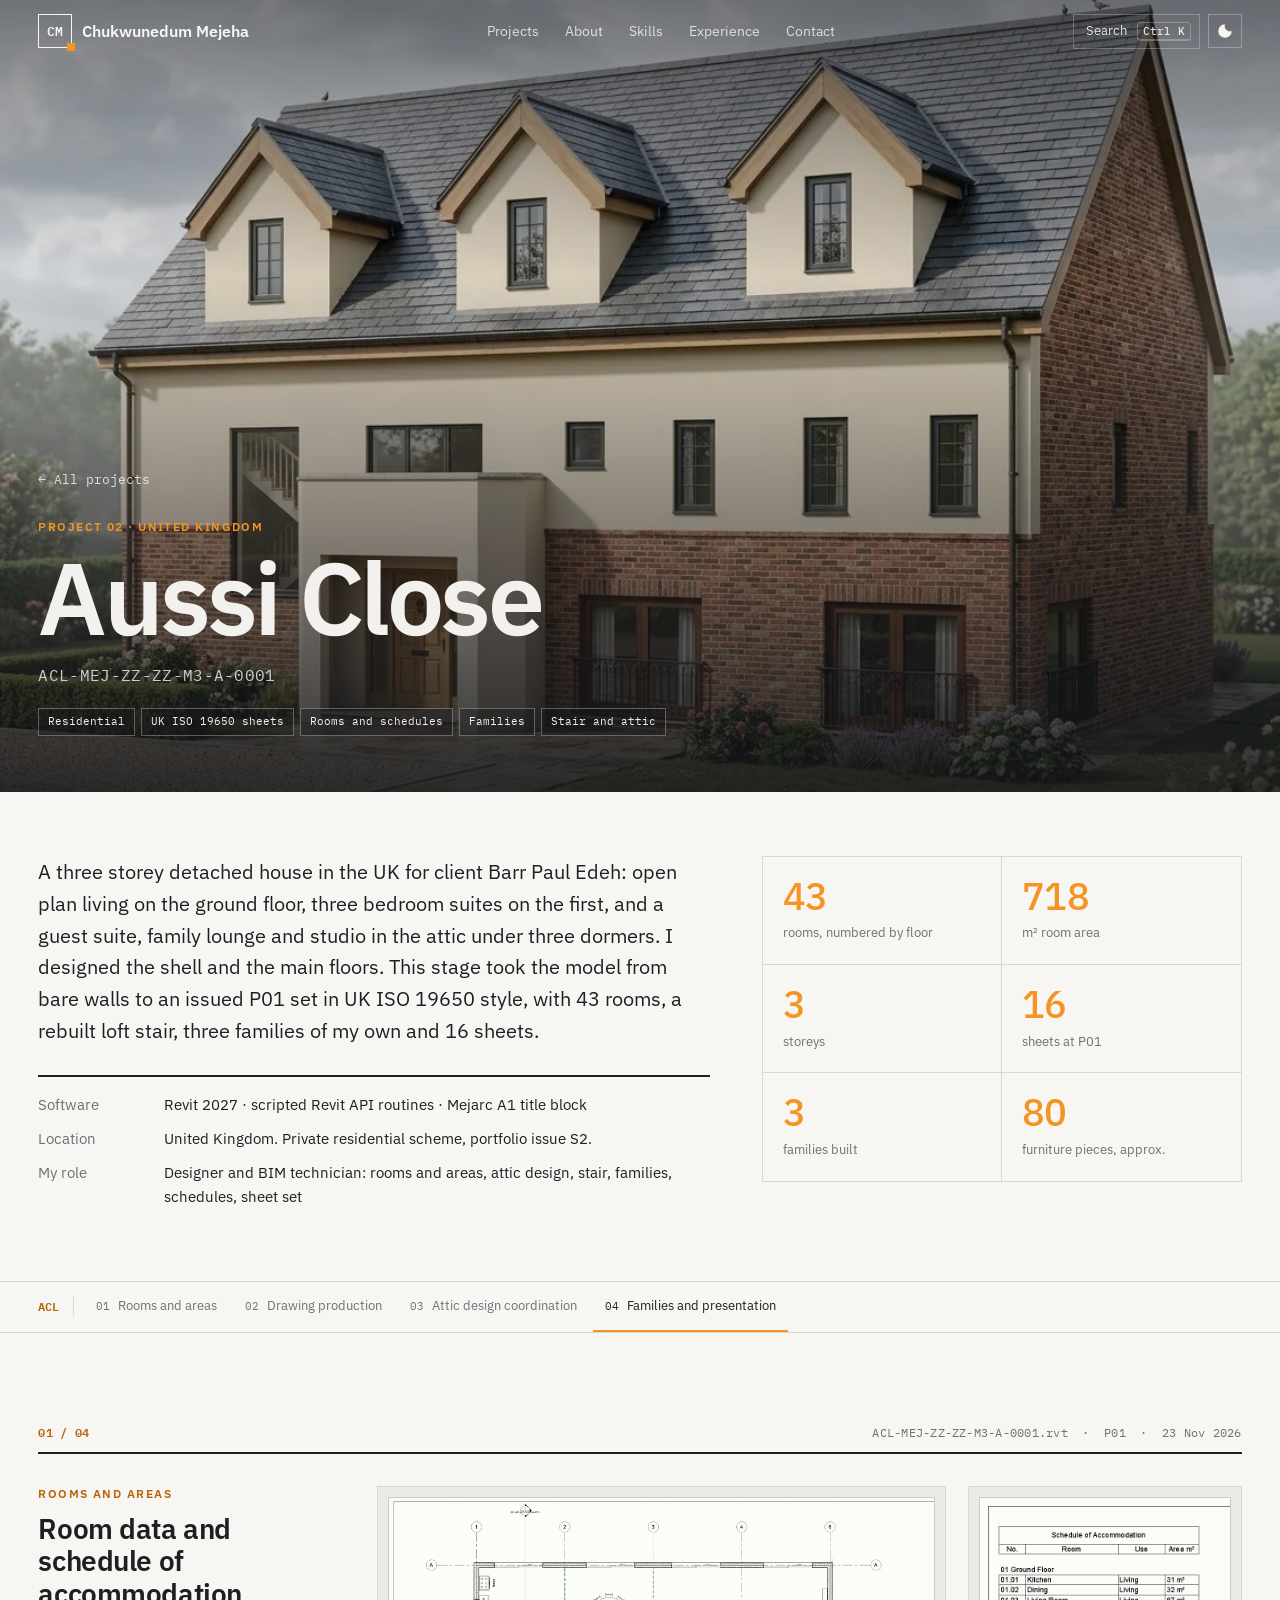
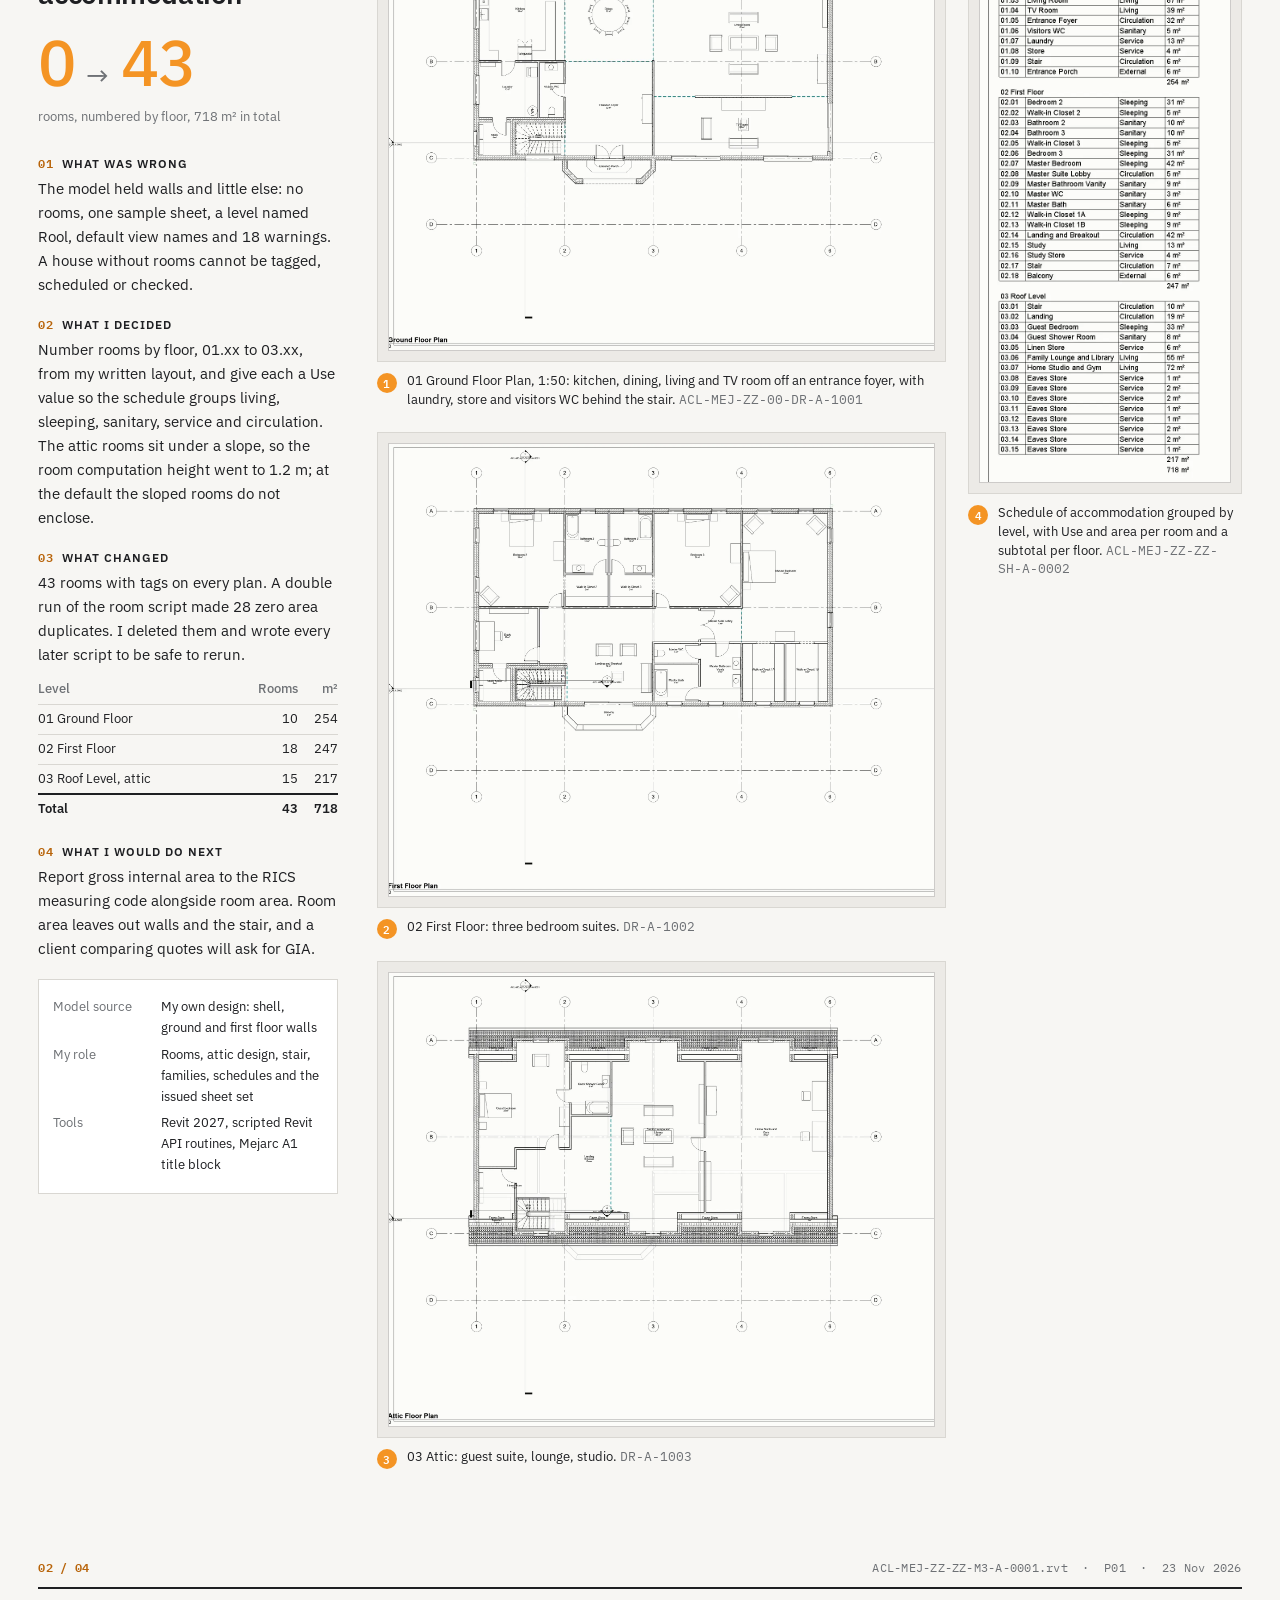
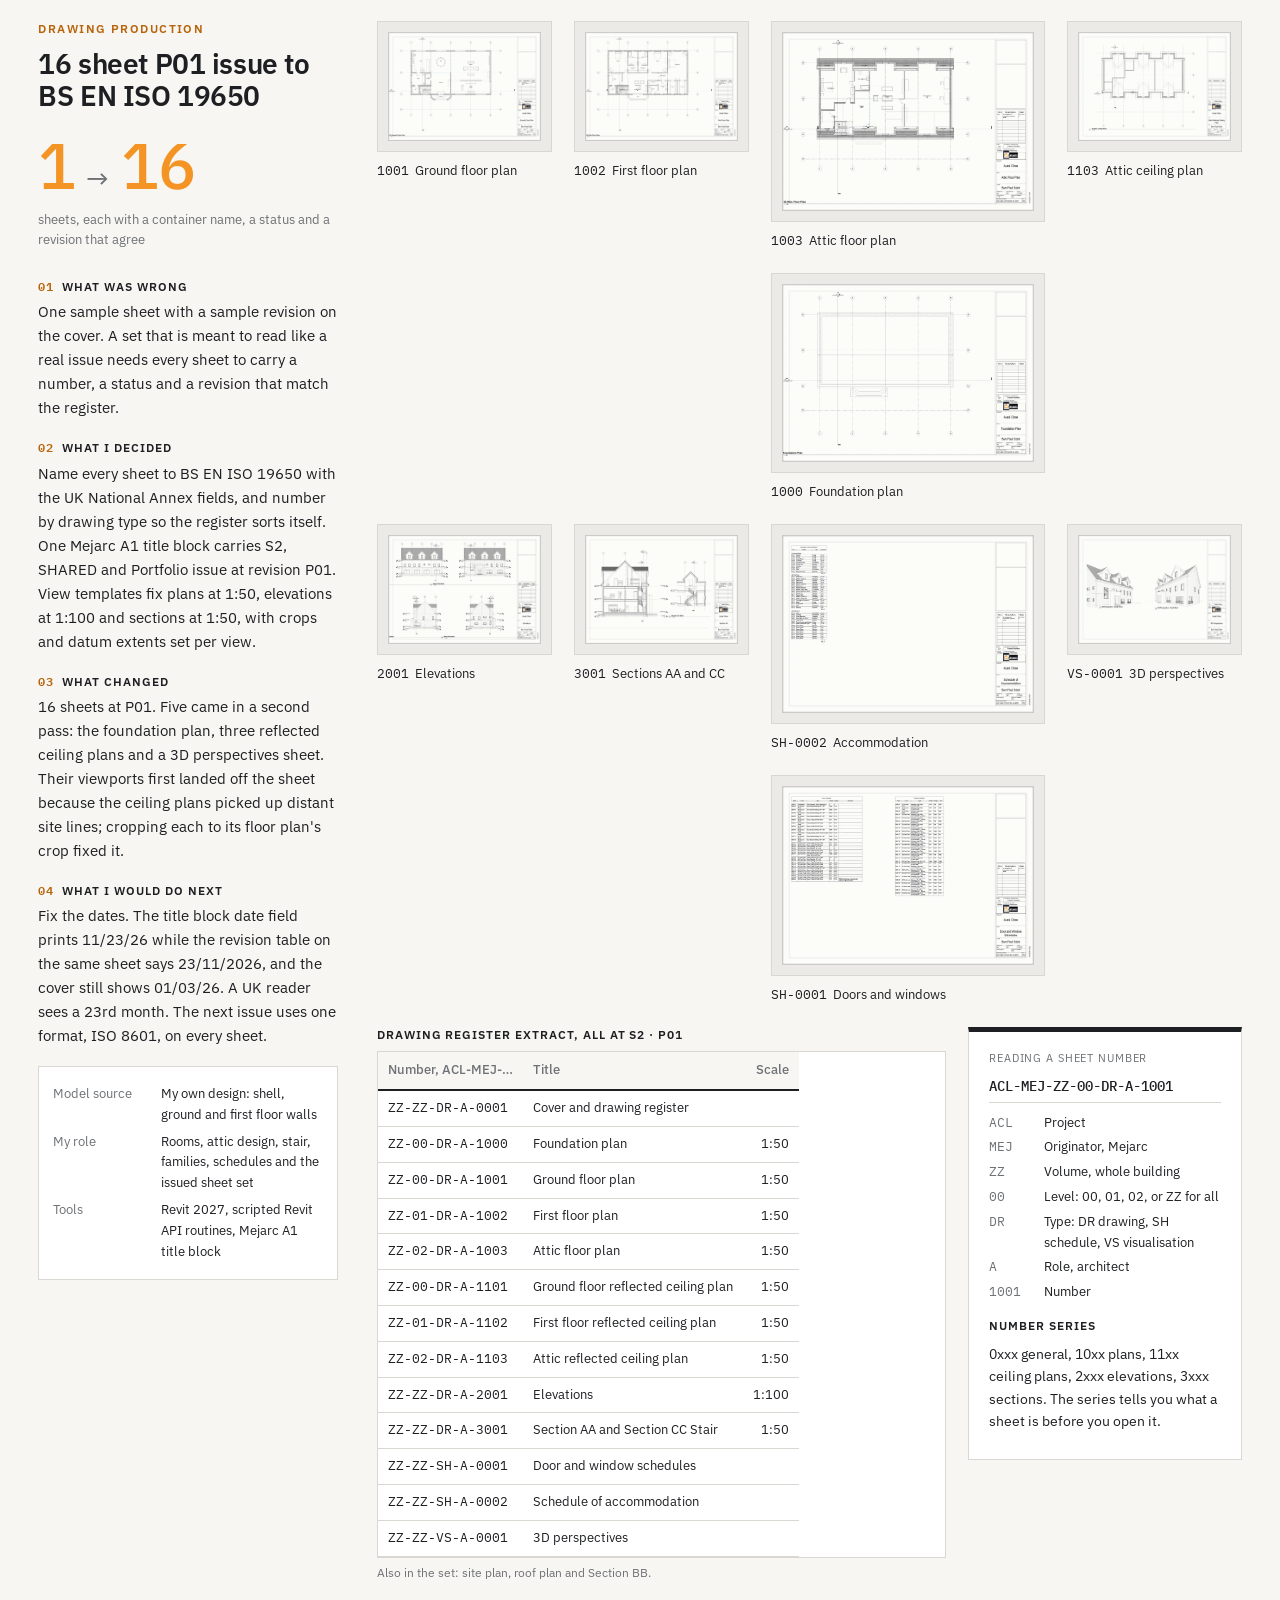
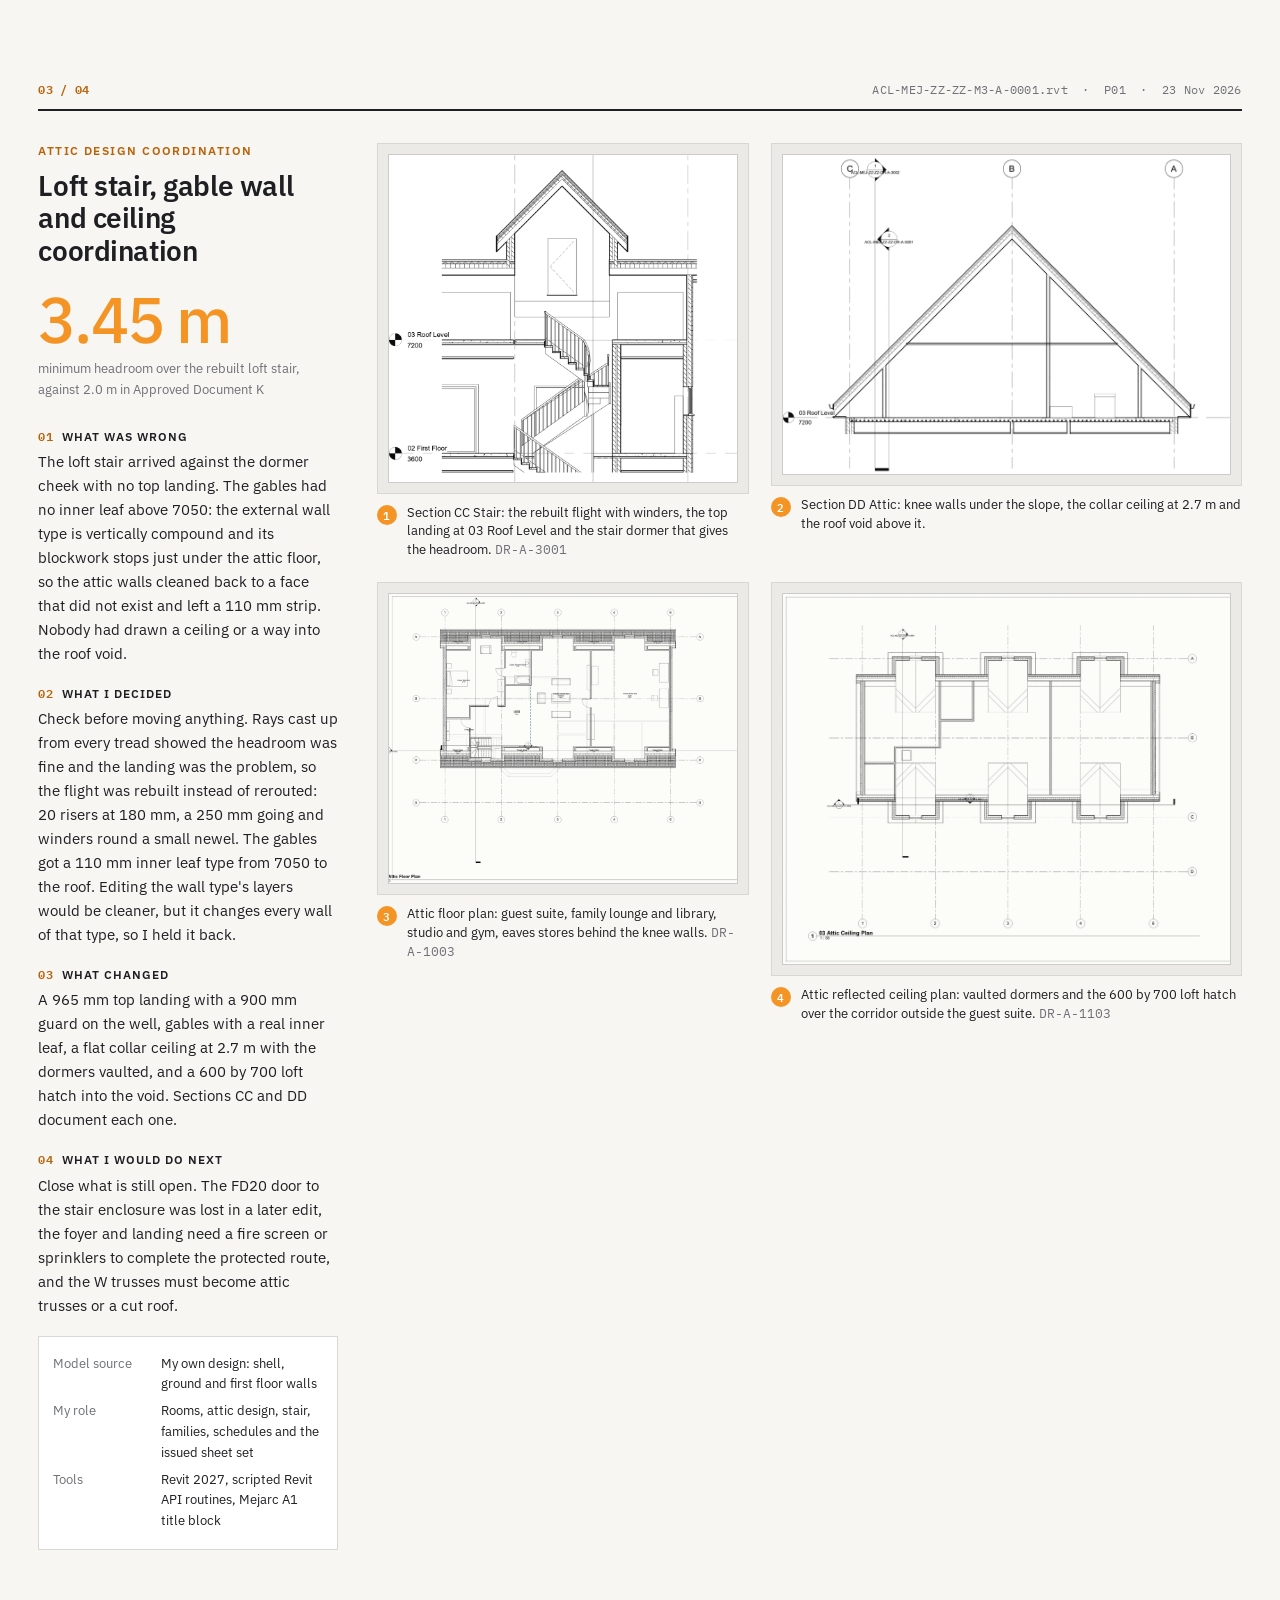
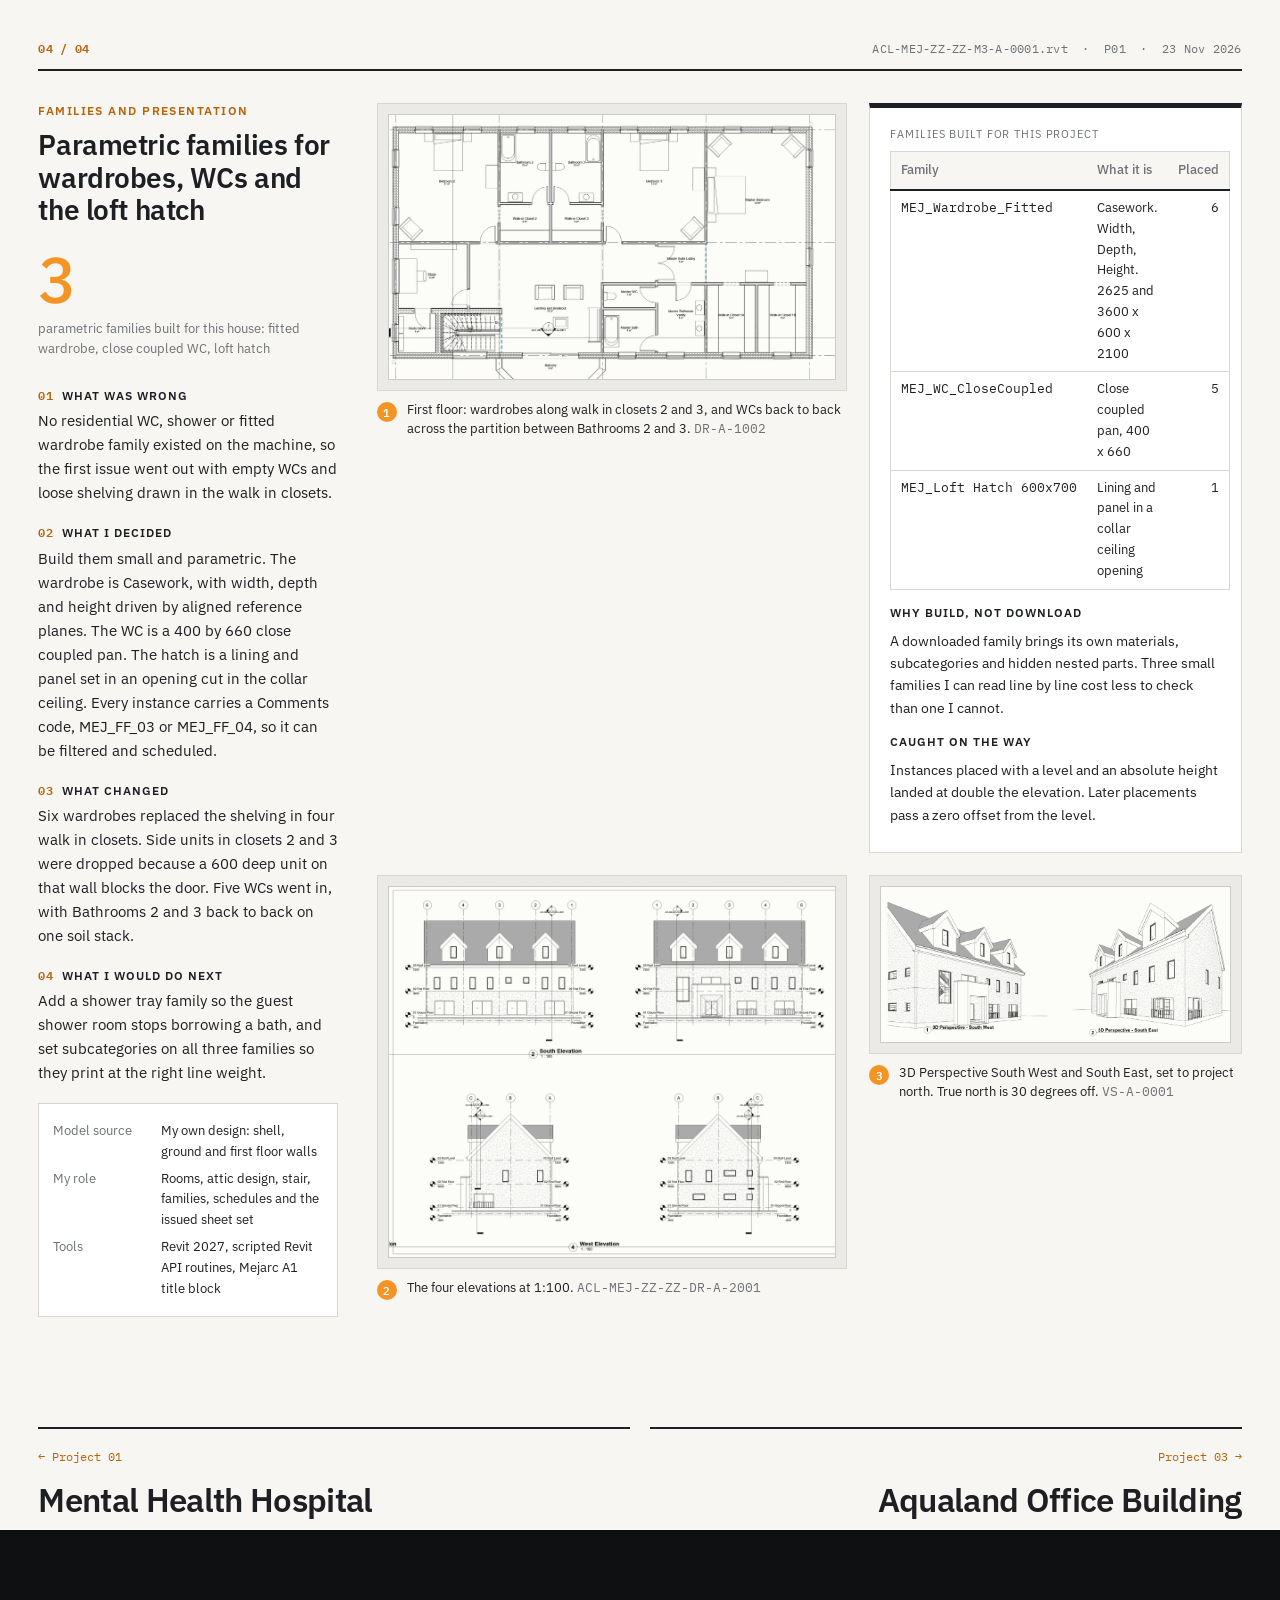
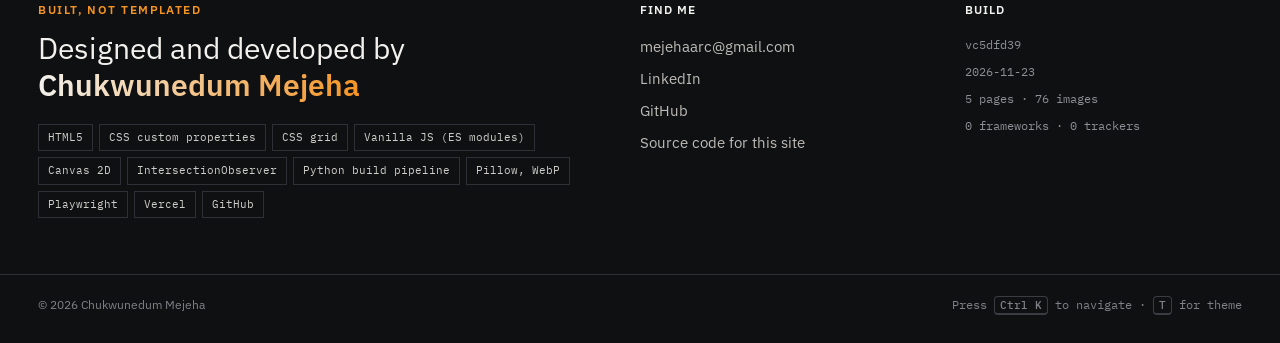
==== commit 8222ad39: "Fix page scroll getting stuck on project pages The section bar scrollspy centred the active link wit" ====
--- a/acl/index.html
+++ b/acl/index.html
@@ -15,7 +15,7 @@
 <link rel="icon" href="/favicon.svg" type="image/svg+xml">
 <link rel="preconnect" href="https://fonts.googleapis.com"><link rel="preconnect" href="https://fonts.gstatic.com" crossorigin>
 <link href="https://fonts.googleapis.com/css2?family=IBM+Plex+Mono:wght@400;500;600&family=IBM+Plex+Sans:wght@400;500;600;700&display=swap" rel="stylesheet">
-<link rel="stylesheet" href="/assets/site.css?v=d3e93e1">
+<link rel="stylesheet" href="/assets/site.css?v=c5dfd39">
 <script>try{var t=localStorage.getItem('theme');if(t)document.documentElement.dataset.theme=t;else if(matchMedia('(prefers-color-scheme: dark)').matches)document.documentElement.dataset.theme='dark'}catch(e){}</script>
 </head>
 <body>
@@ -125,7 +125,7 @@
   </div>
   <div class="fcol">
    <div class="sec">Build</div>
-   <span class="mono bline">vd3e93e1</span>
+   <span class="mono bline">vc5dfd39</span>
    <span class="mono bline">2026-11-23</span>
    <span class="mono bline">5 pages · 76 images</span>
    <span class="mono bline">0 frameworks · 0 trackers</span>
@@ -136,6 +136,6 @@
 <div class="lightbox" hidden><button class="lb-x" aria-label="Close">×</button><div class="lb-stage"><img alt=""></div><div class="lb-bar mono"><span class="lb-cap"></span><span>Scroll to zoom · drag to pan · Esc to close</span></div></div>
 <div class="palette" hidden><div class="pal-box" role="dialog" aria-label="Command palette"><input class="pal-in" placeholder="Jump to a project, a section or an action" aria-label="Search"><ul class="pal-list" role="listbox"></ul><div class="pal-foot mono"><span>↑ ↓ to move</span><span>Enter to open</span><span>Esc to close</span></div></div></div>
 <div class="toast mono" role="status" aria-live="polite"></div>
-<script type="module" src="/assets/site.js?v=d3e93e1"></script>
+<script type="module" src="/assets/site.js?v=c5dfd39"></script>
 </body>
 </html>
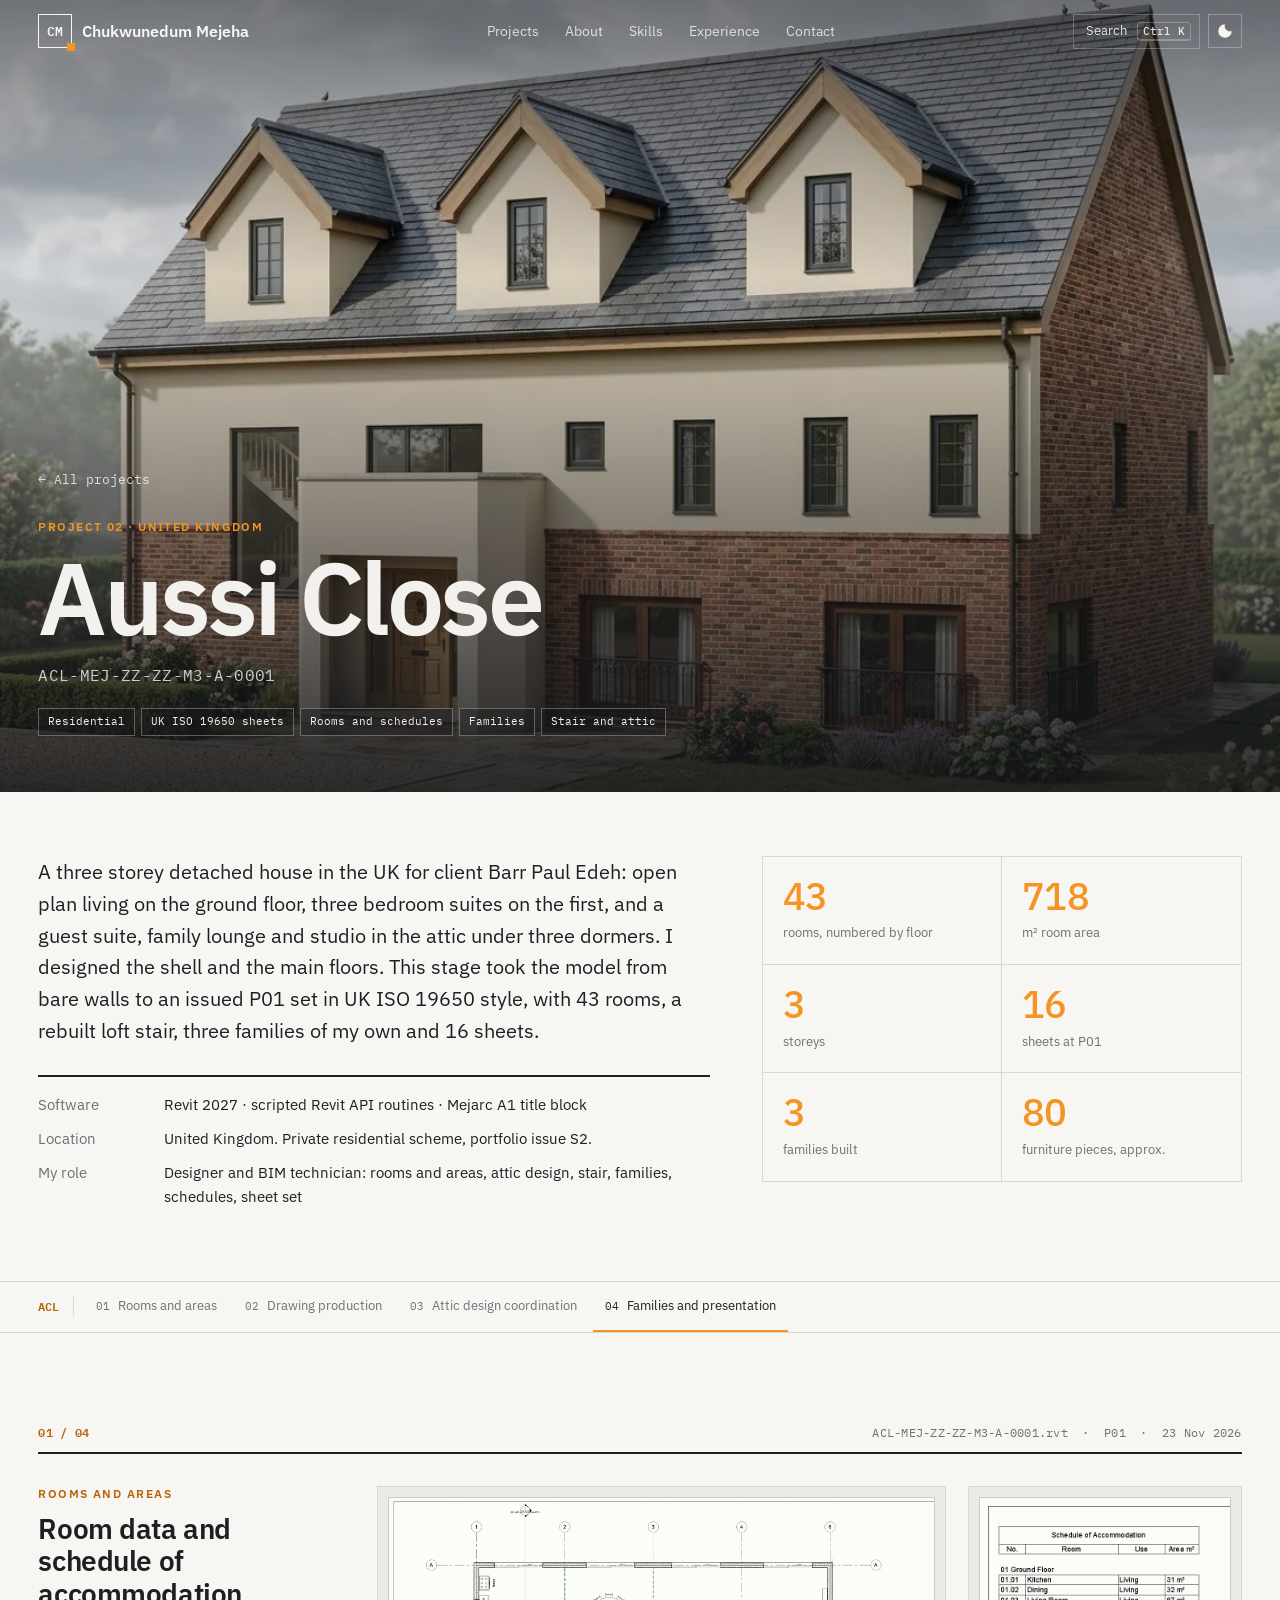
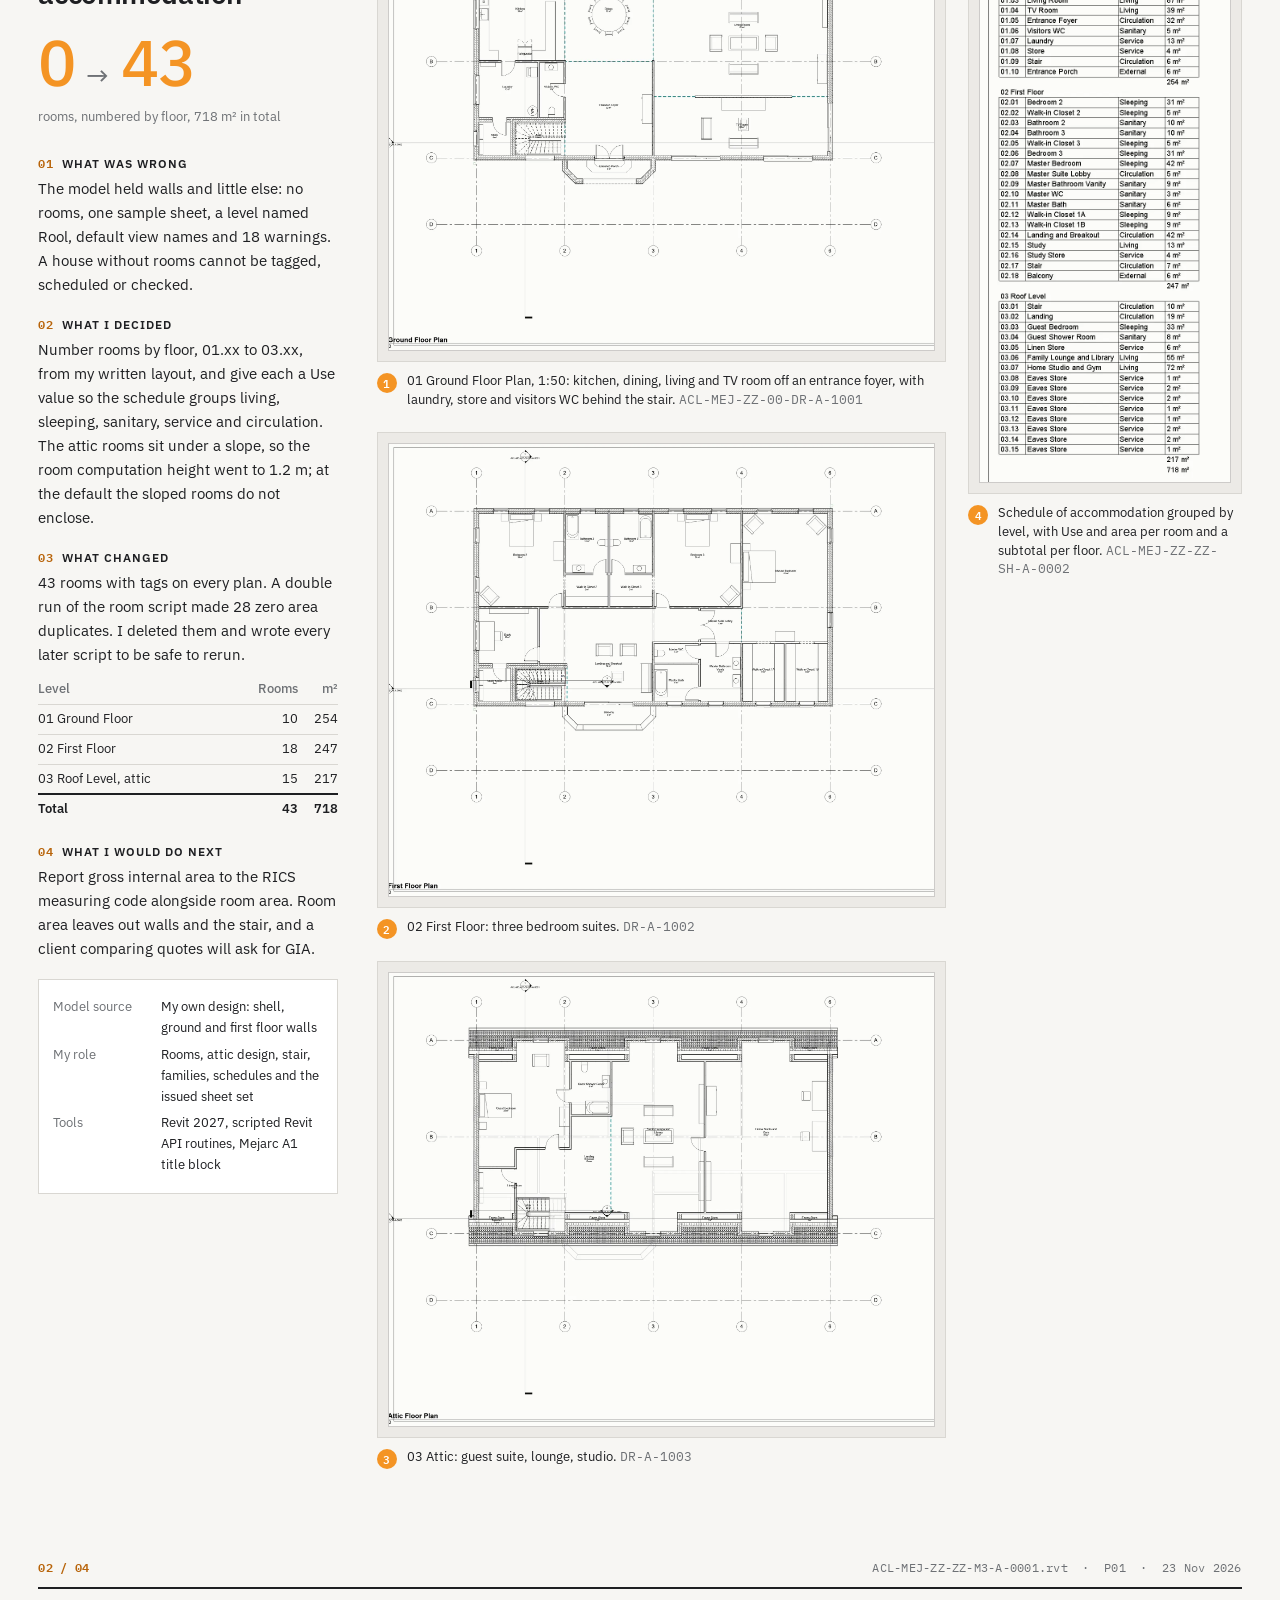
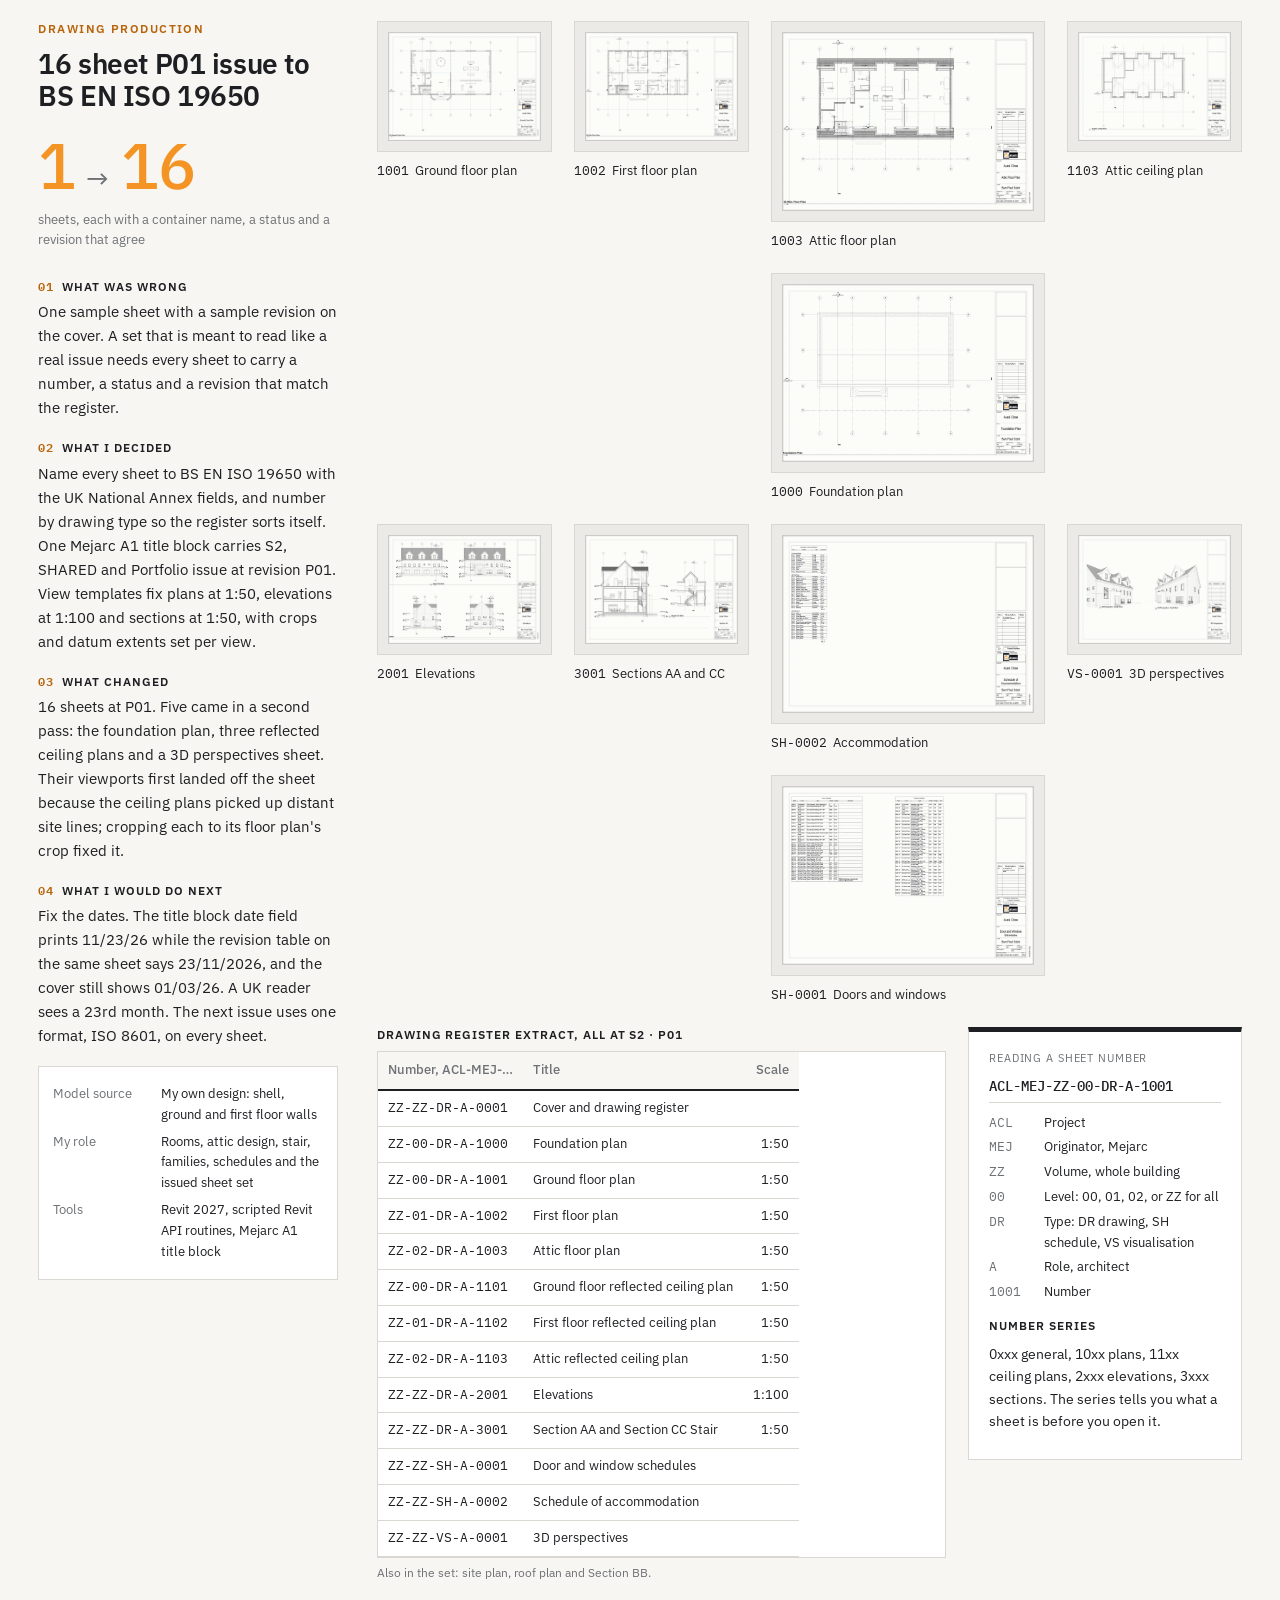
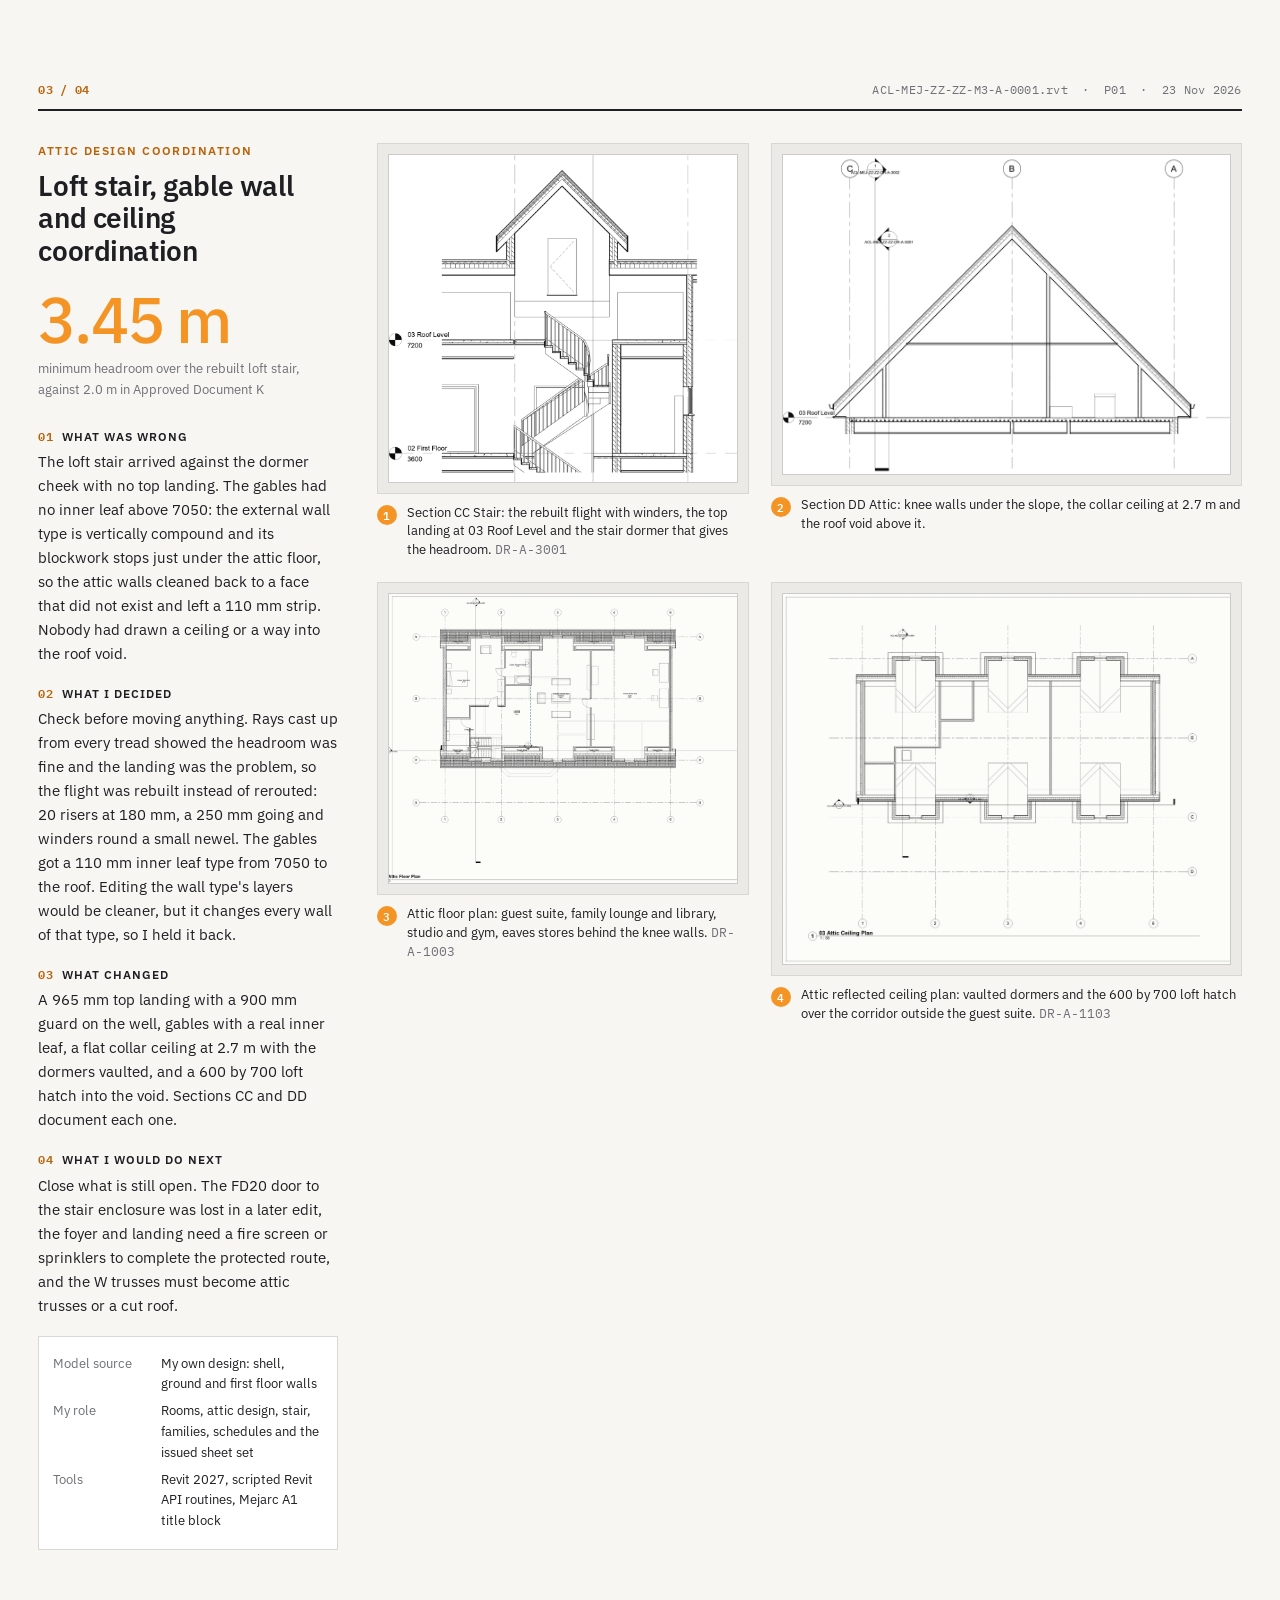
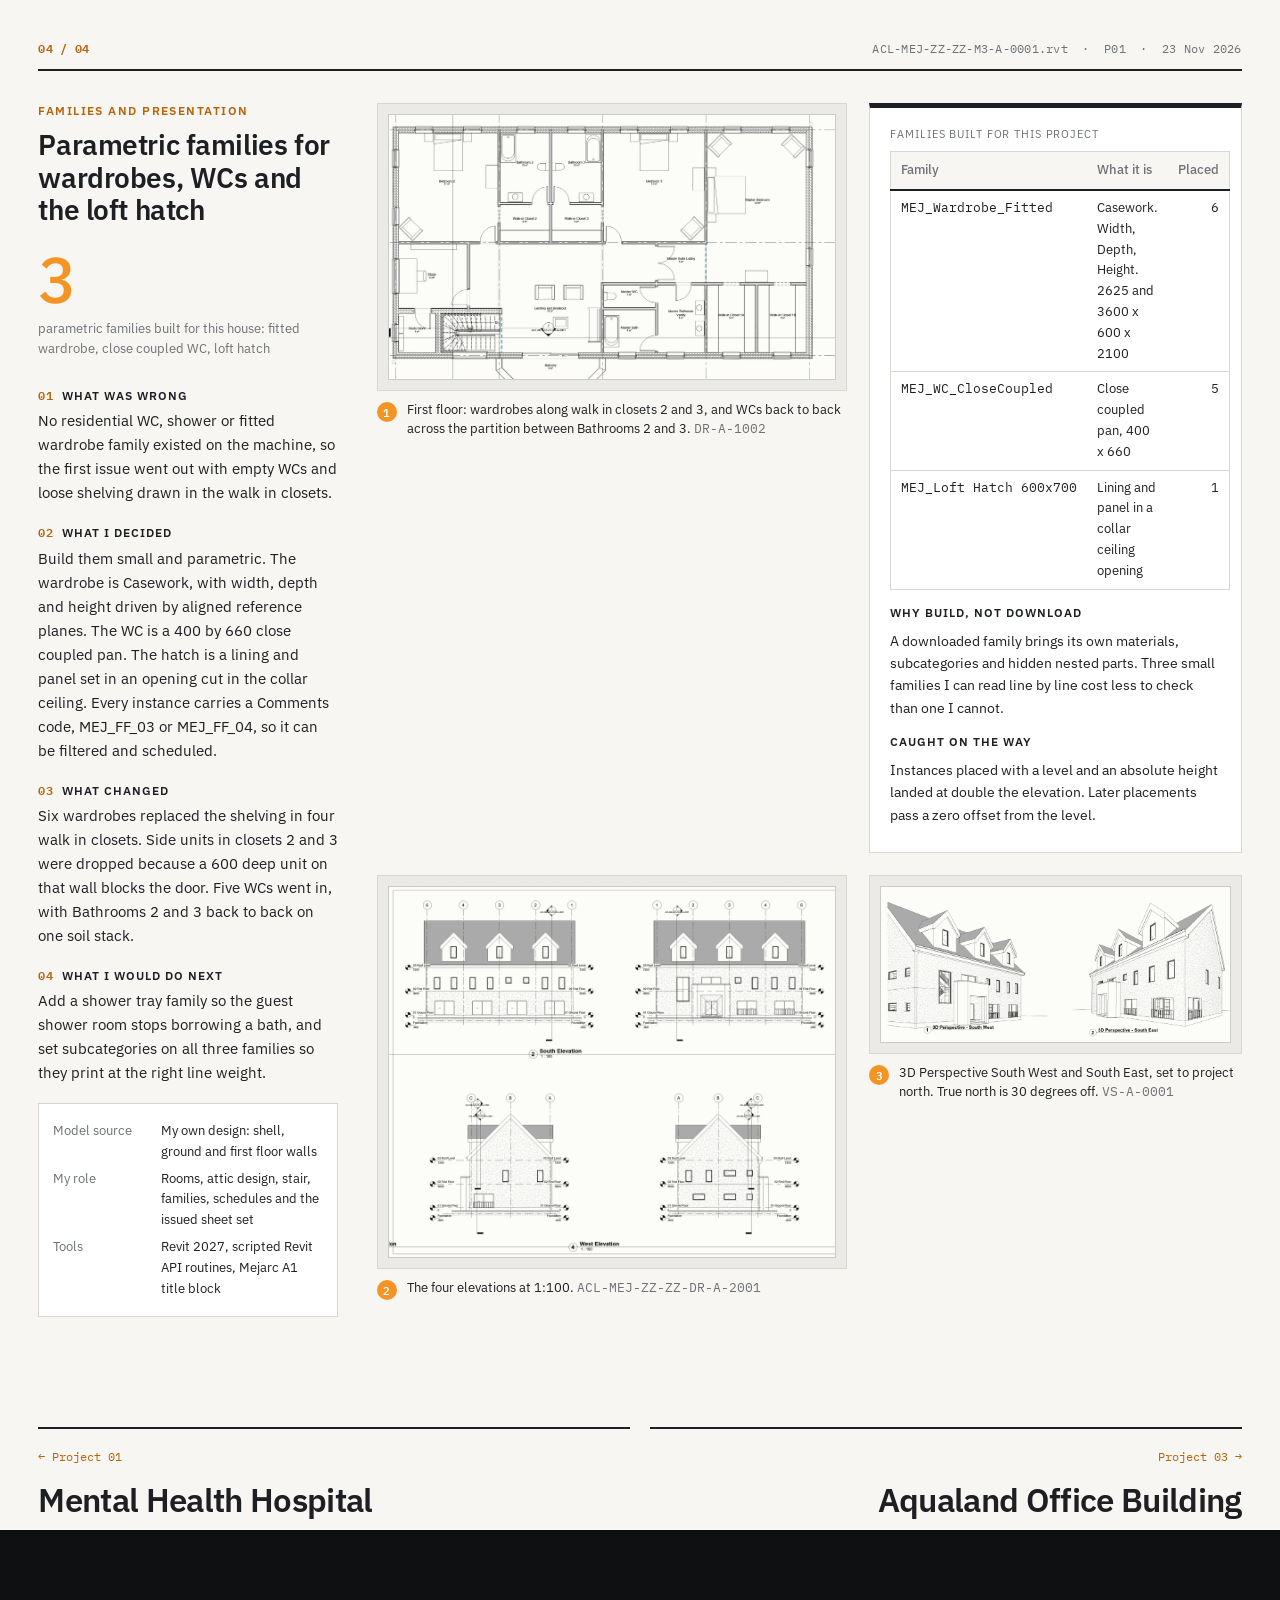
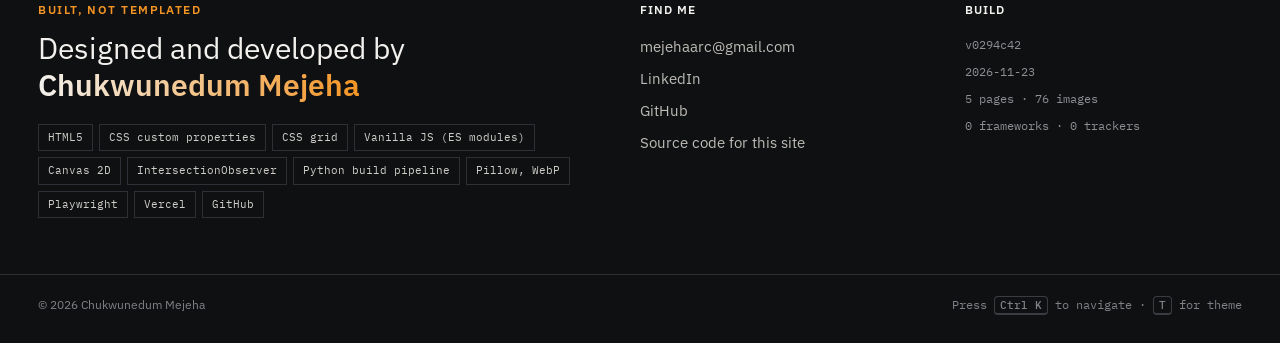
==== commit caae88f8: "Highlight the last section link at the end of the page A short final section never reaches the scrol" ====
--- a/acl/index.html
+++ b/acl/index.html
@@ -15,7 +15,7 @@
 <link rel="icon" href="/favicon.svg" type="image/svg+xml">
 <link rel="preconnect" href="https://fonts.googleapis.com"><link rel="preconnect" href="https://fonts.gstatic.com" crossorigin>
 <link href="https://fonts.googleapis.com/css2?family=IBM+Plex+Mono:wght@400;500;600&family=IBM+Plex+Sans:wght@400;500;600;700&display=swap" rel="stylesheet">
-<link rel="stylesheet" href="/assets/site.css?v=c5dfd39">
+<link rel="stylesheet" href="/assets/site.css?v=0294c42">
 <script>try{var t=localStorage.getItem('theme');if(t)document.documentElement.dataset.theme=t;else if(matchMedia('(prefers-color-scheme: dark)').matches)document.documentElement.dataset.theme='dark'}catch(e){}</script>
 </head>
 <body>
@@ -125,7 +125,7 @@
   </div>
   <div class="fcol">
    <div class="sec">Build</div>
-   <span class="mono bline">vc5dfd39</span>
+   <span class="mono bline">v0294c42</span>
    <span class="mono bline">2026-11-23</span>
    <span class="mono bline">5 pages · 76 images</span>
    <span class="mono bline">0 frameworks · 0 trackers</span>
@@ -136,6 +136,6 @@
 <div class="lightbox" hidden><button class="lb-x" aria-label="Close">×</button><div class="lb-stage"><img alt=""></div><div class="lb-bar mono"><span class="lb-cap"></span><span>Scroll to zoom · drag to pan · Esc to close</span></div></div>
 <div class="palette" hidden><div class="pal-box" role="dialog" aria-label="Command palette"><input class="pal-in" placeholder="Jump to a project, a section or an action" aria-label="Search"><ul class="pal-list" role="listbox"></ul><div class="pal-foot mono"><span>↑ ↓ to move</span><span>Enter to open</span><span>Esc to close</span></div></div></div>
 <div class="toast mono" role="status" aria-live="polite"></div>
-<script type="module" src="/assets/site.js?v=c5dfd39"></script>
+<script type="module" src="/assets/site.js?v=0294c42"></script>
 </body>
 </html>
